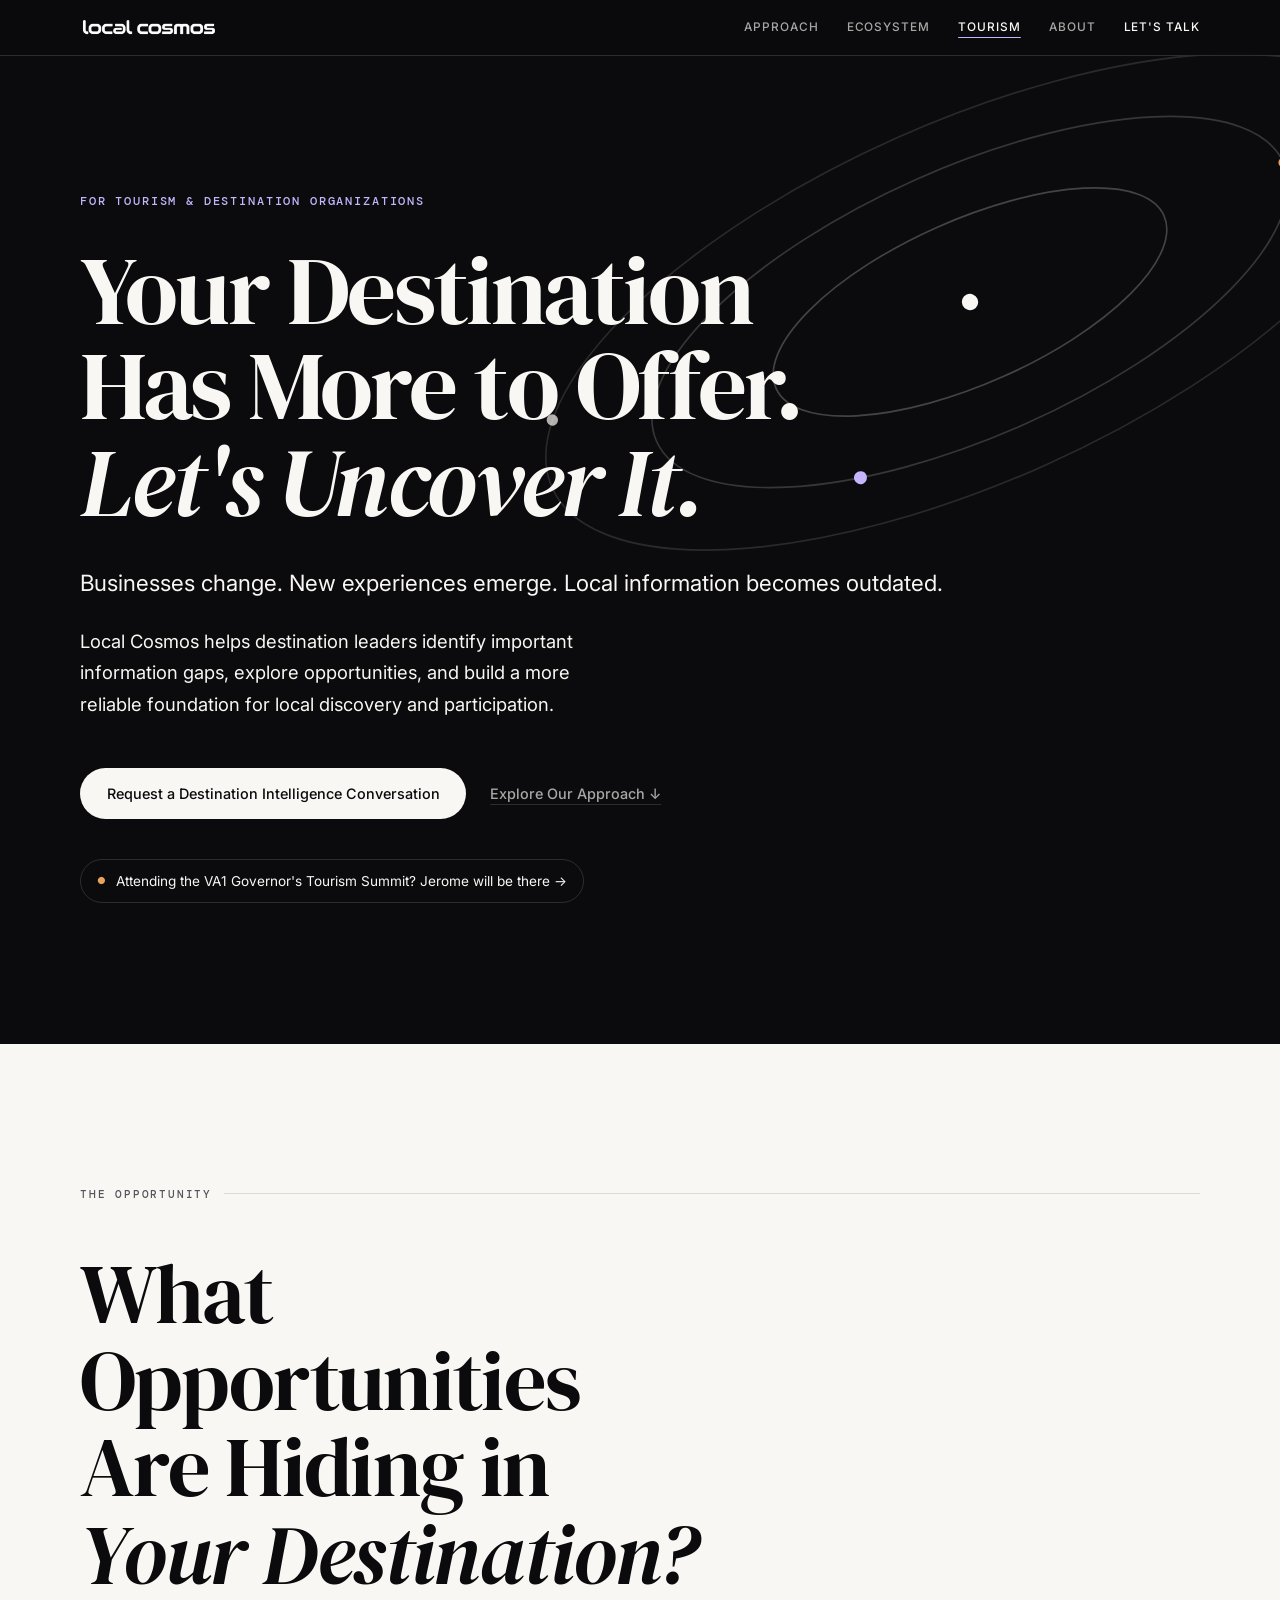
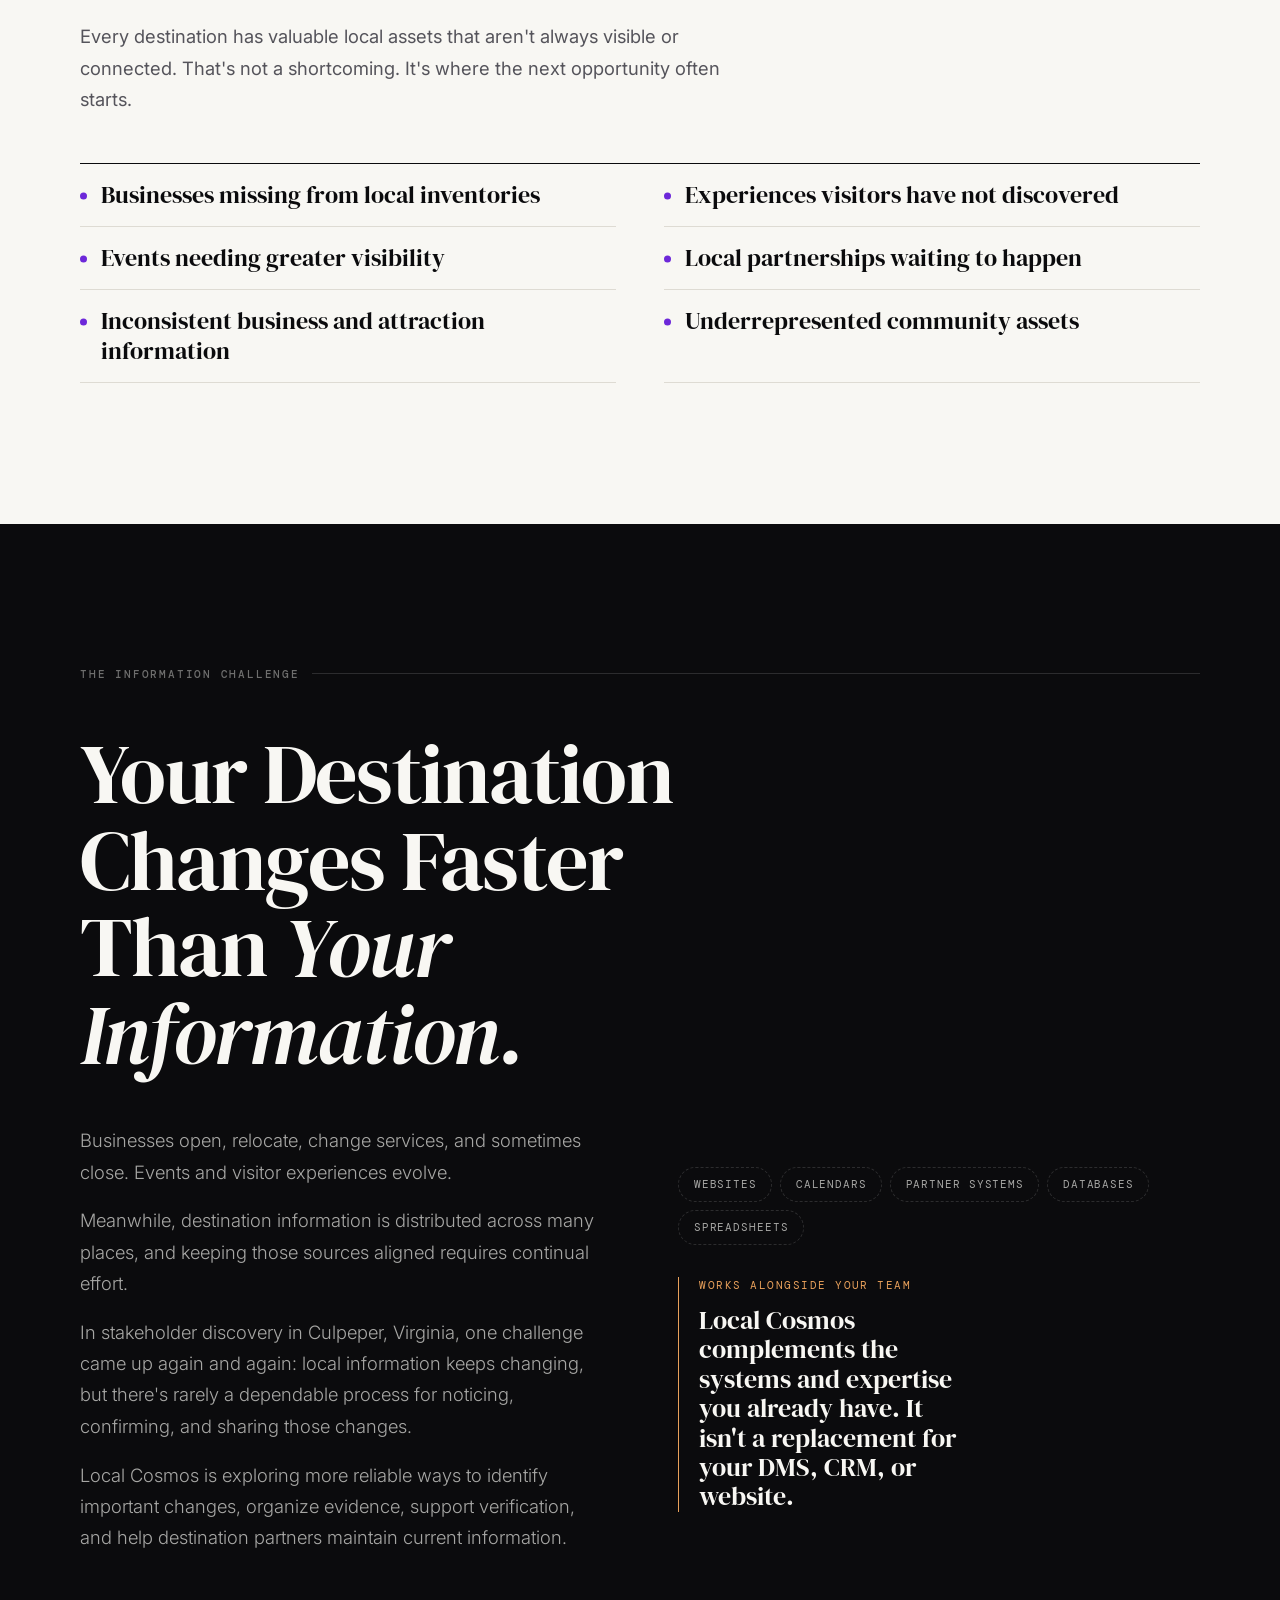
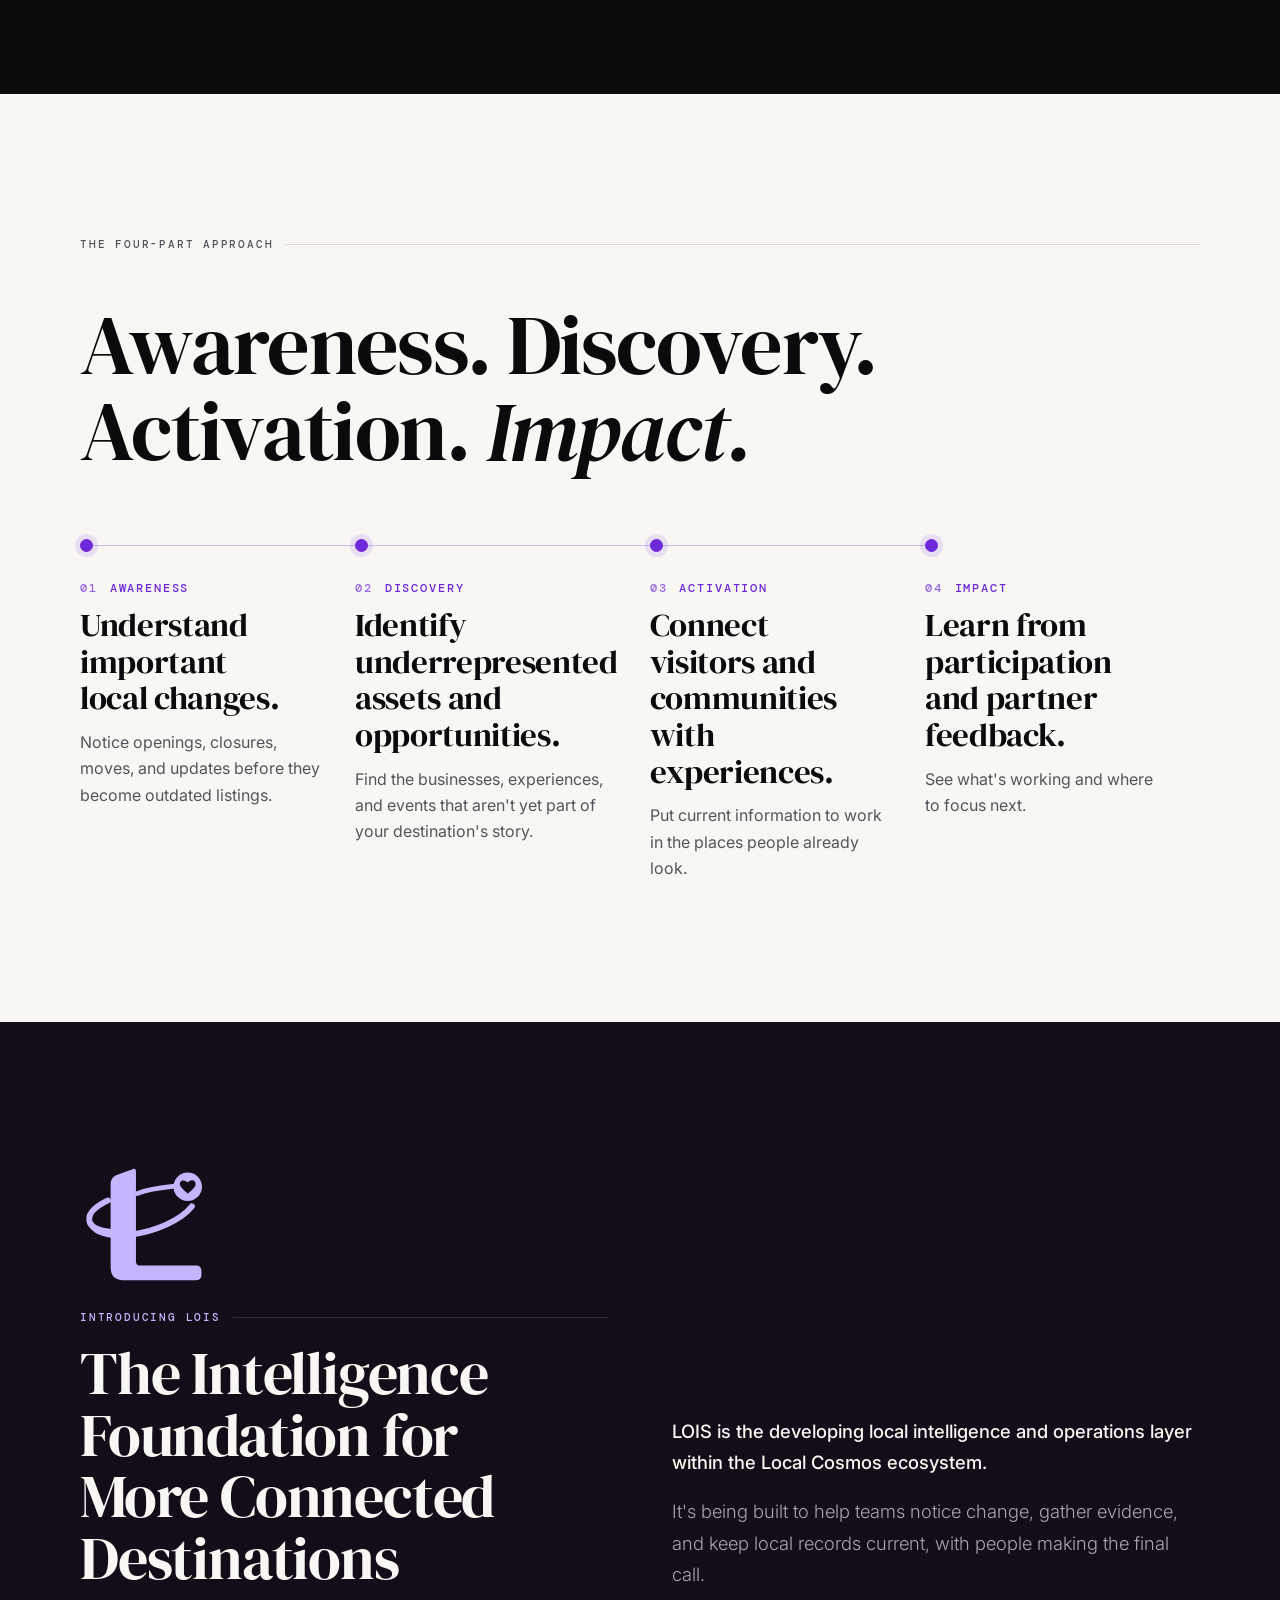
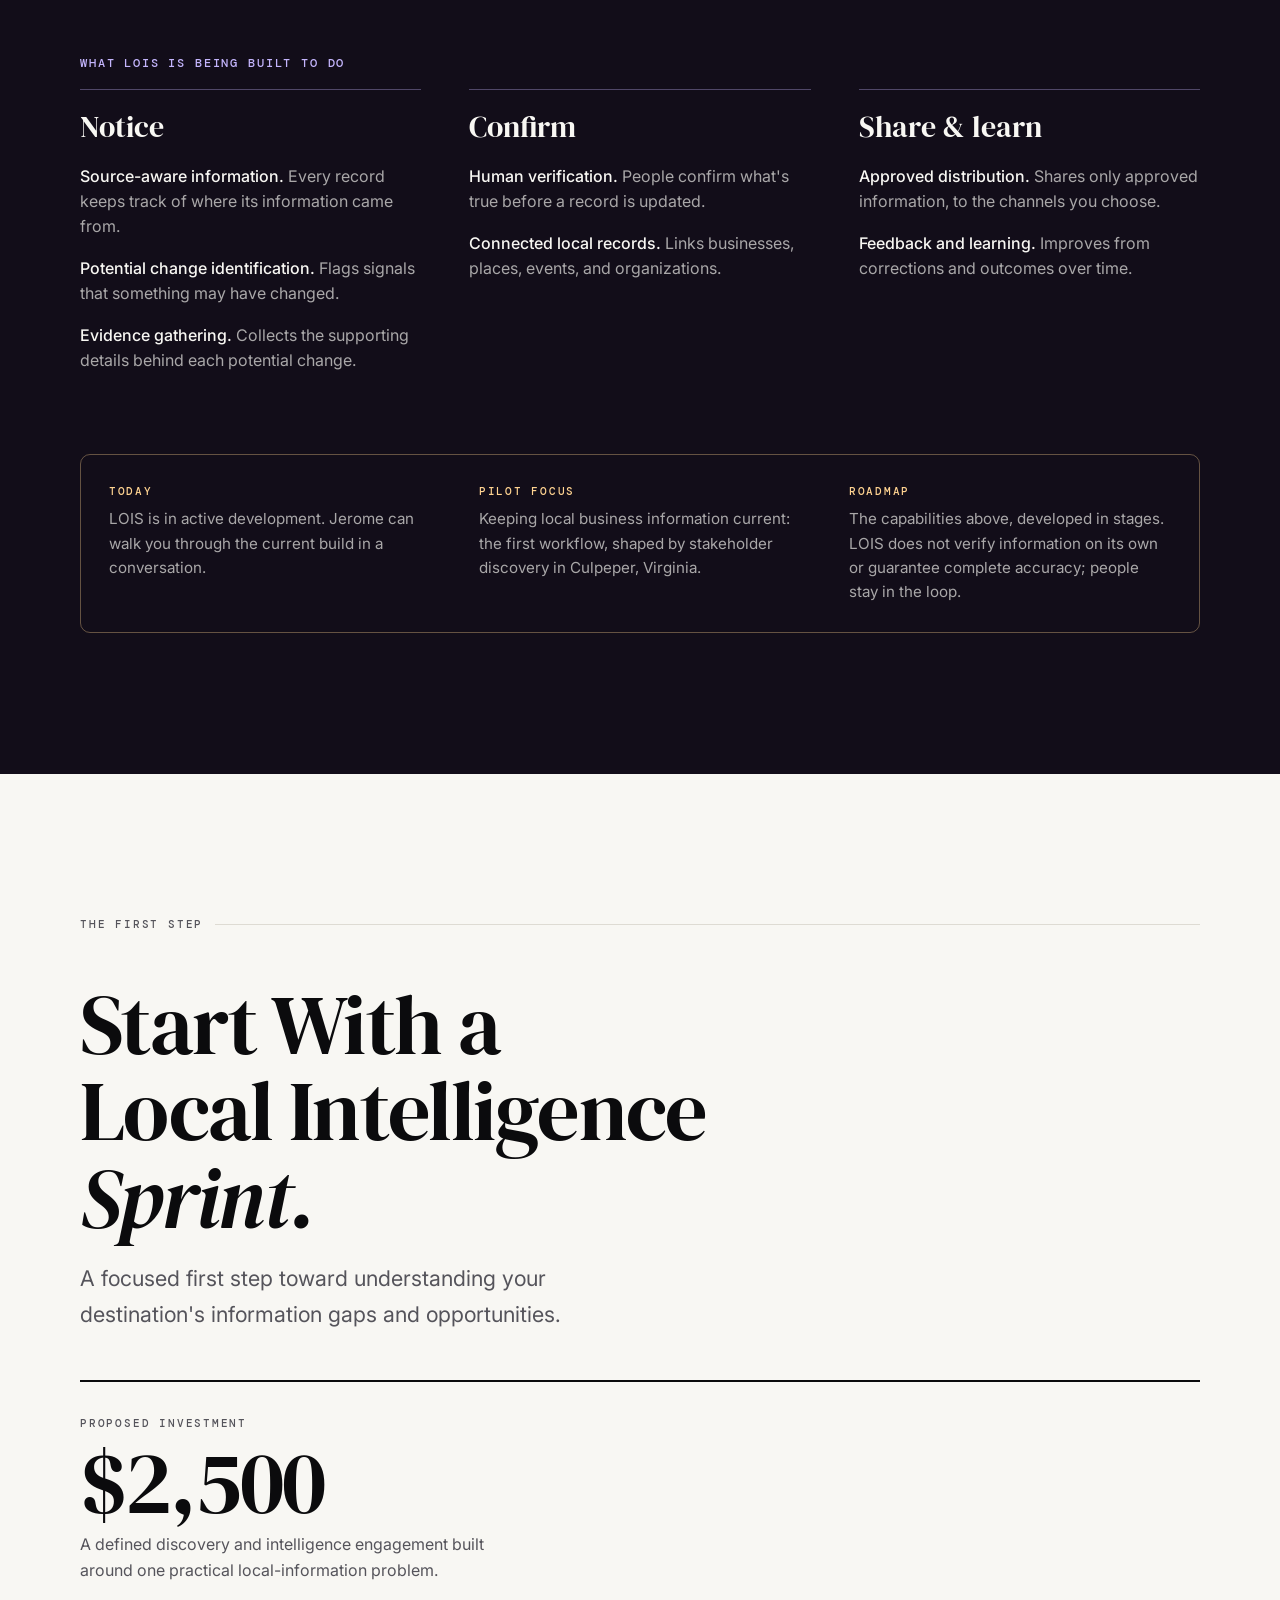
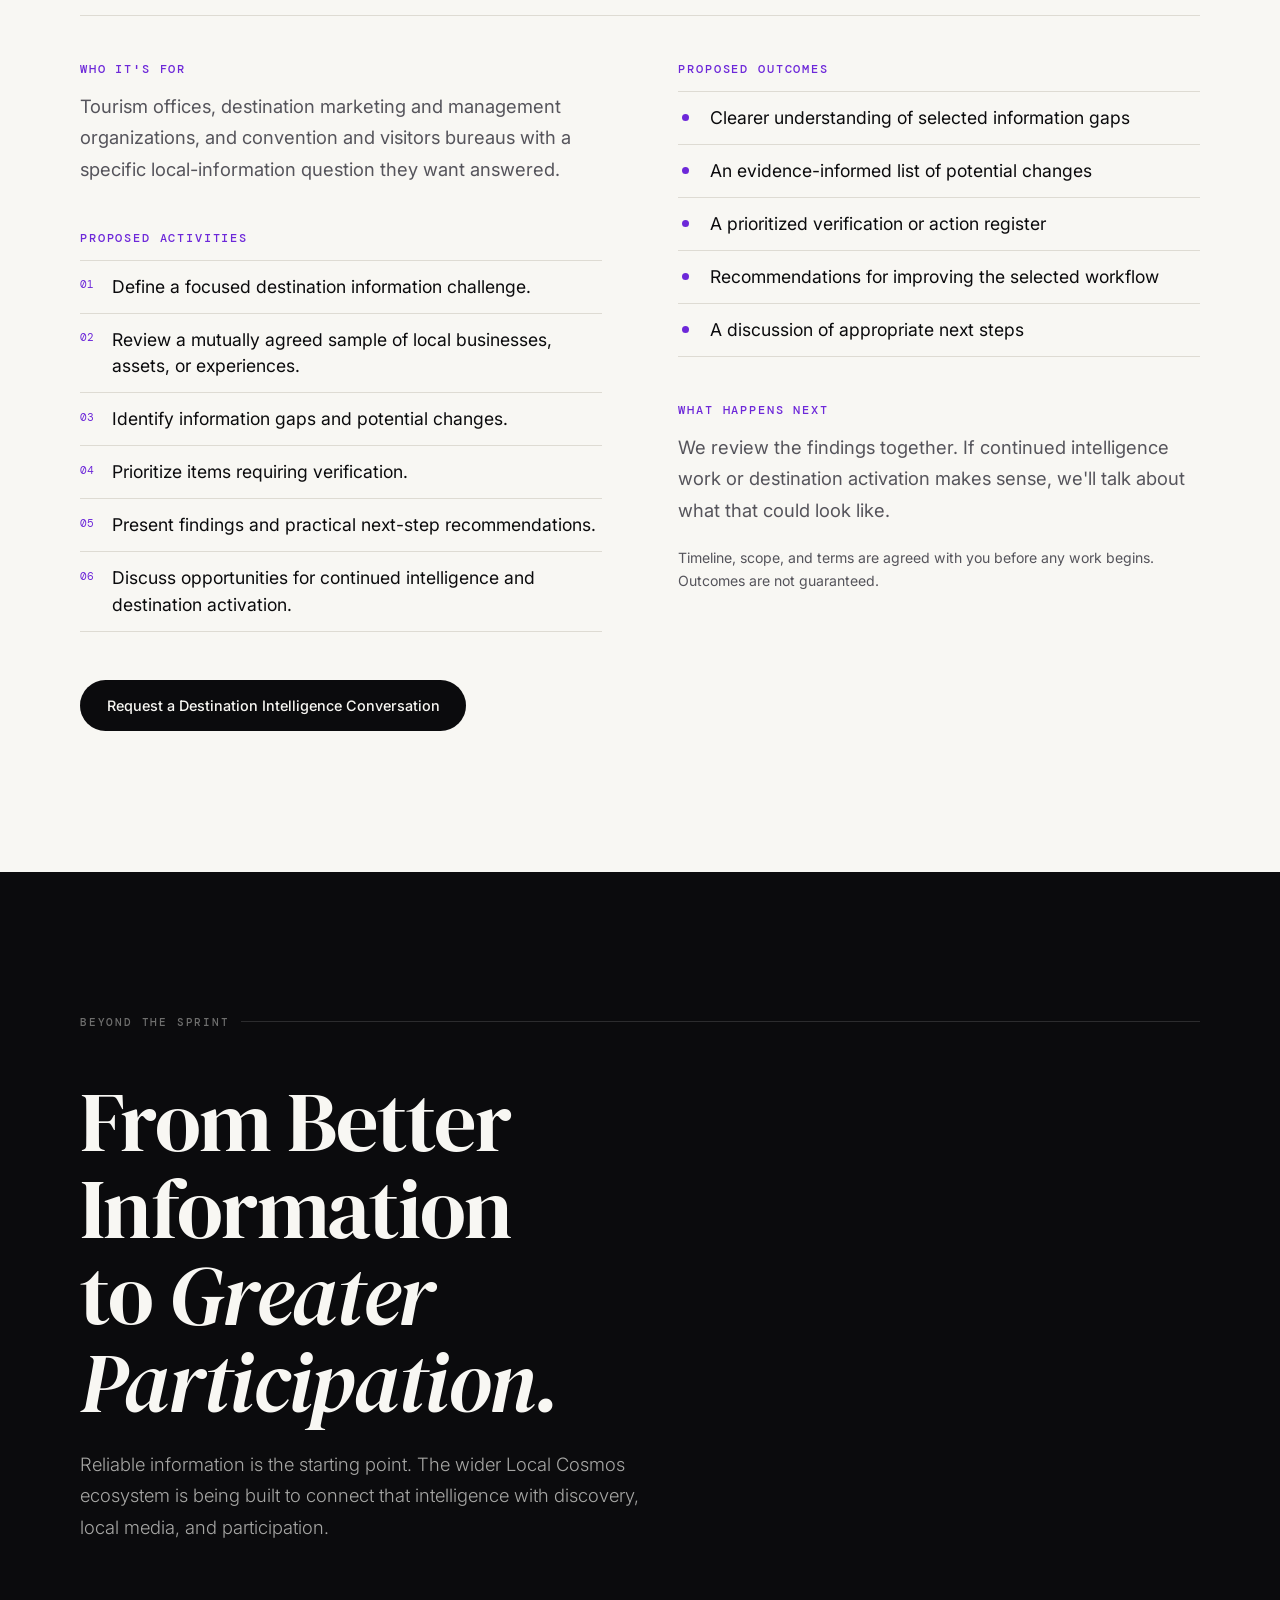
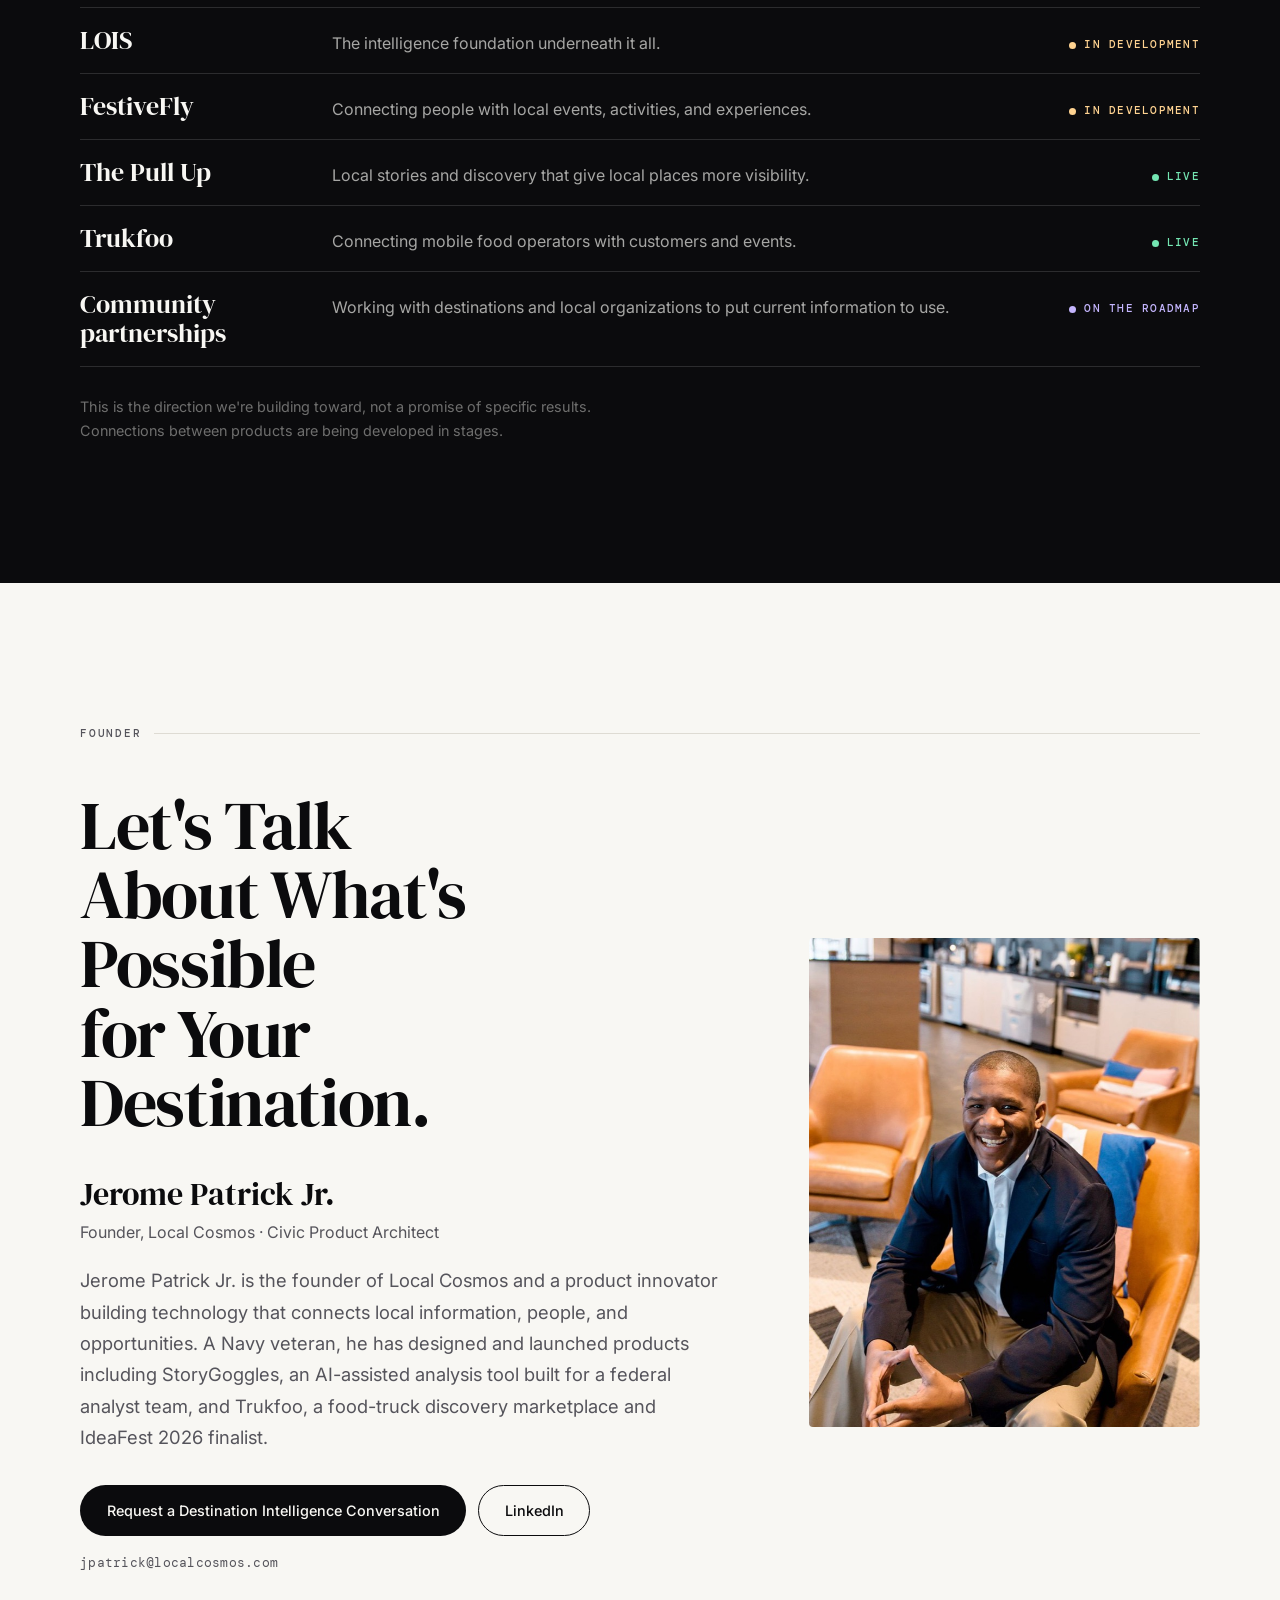
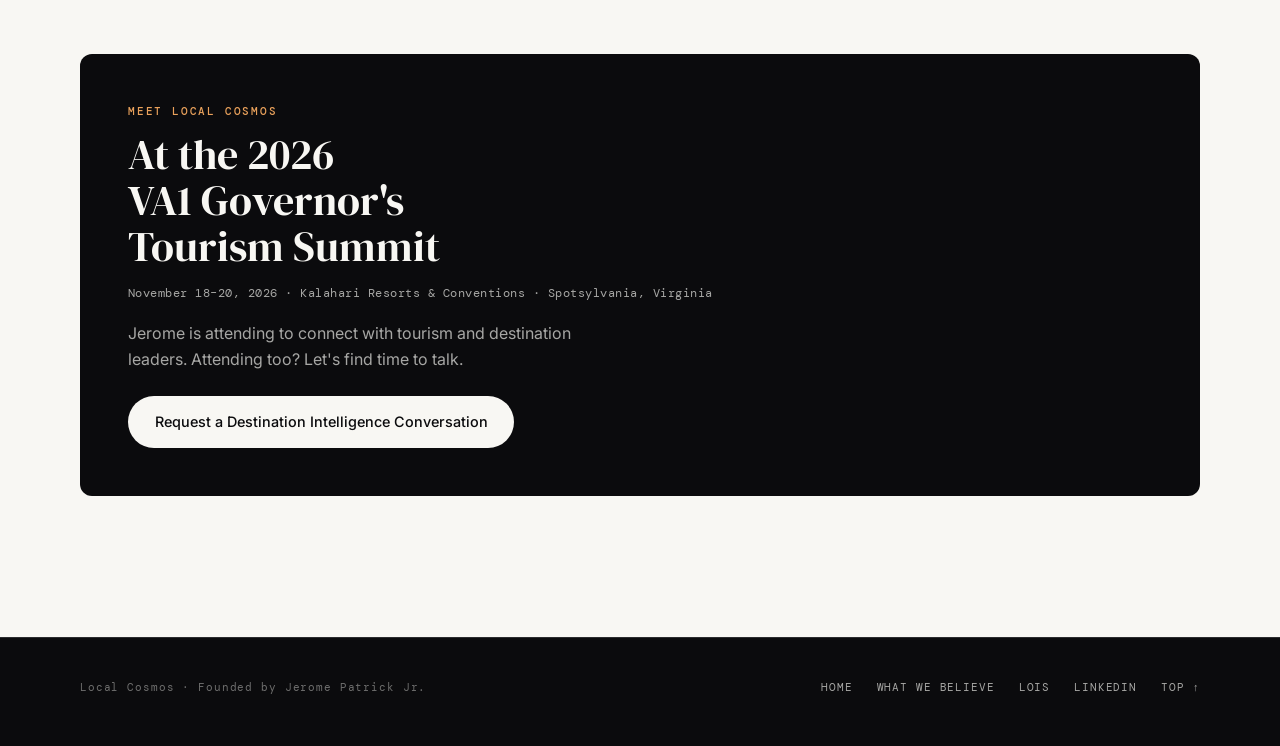
==== tourism/index.html @ c0bf9a43 "Add tourism landing page" ====
<!DOCTYPE html>
<html lang="en">
<head>
  <meta charset="UTF-8" />
  <meta name="viewport" content="width=device-width, initial-scale=1.0" />
  <title>Local Cosmos for Tourism &amp; Destinations — Your Destination Has More to Offer</title>
  <meta name="description" content="Local Cosmos helps destination leaders identify important information gaps, explore opportunities, and build a more reliable foundation for local discovery. Start with a Local Intelligence Sprint." />
  <link rel="canonical" href="https://www.localcosmos.com/tourism/" />
  <meta name="theme-color" content="#0B0B0D" />
  <meta property="og:type" content="website" />
  <meta property="og:site_name" content="Local Cosmos" />
  <meta property="og:url" content="https://www.localcosmos.com/tourism/" />
  <meta property="og:title" content="Your Destination Has More to Offer. Let's Uncover It." />
  <meta property="og:description" content="Local Cosmos helps destination leaders identify information gaps, explore opportunities, and build a more reliable foundation for local discovery." />
  <meta property="og:image" content="https://www.localcosmos.com/assets/og-tourism.jpg" />
  <meta property="og:image:width" content="1200" />
  <meta property="og:image:height" content="630" />
  <meta property="og:image:alt" content="Local Cosmos for tourism and destinations — Your destination has more to offer." />
  <meta name="twitter:card" content="summary_large_image" />
  <meta name="twitter:title" content="Your Destination Has More to Offer. Let's Uncover It." />
  <meta name="twitter:description" content="Local Cosmos for tourism and destination organizations. Start with a Local Intelligence Sprint." />
  <meta name="twitter:image" content="https://www.localcosmos.com/assets/og-tourism.jpg" />
  <link rel="icon" type="image/svg+xml" href="../assets/favicon.svg" />
  <link rel="apple-touch-icon" href="../assets/apple-touch-icon.png" />
  <link rel="preconnect" href="https://fonts.googleapis.com" />
  <link rel="preconnect" href="https://fonts.gstatic.com" crossorigin />
  <link href="https://fonts.googleapis.com/css2?family=DM+Serif+Display:ital@0;1&family=Inter:wght@300;400;500&family=DM+Mono:wght@400;500&display=swap" rel="stylesheet" />
  <link rel="stylesheet" href="../lc.css" />
</head>
<body>

  <a class="skip-link" href="#main">Skip to content</a>

  <nav class="nav" aria-label="Primary">
    <div class="nav-inner">
      <a class="mark" href="../"><img src="../assets/local-cosmos-white.png" alt="Local Cosmos — home" width="912" height="100" /></a>
      <div class="nav-right">
        <ul class="nav-links" id="nav-links">
          <li><a href="../#approach">Approach</a></li>
          <li><a href="../#ecosystem">Ecosystem</a></li>
          <li><a href="./" aria-current="page">Tourism</a></li>
          <li><a href="../what-we-believe/">About</a></li>
        </ul>
        <a class="nav-cta" href="#talk">Let's talk</a>
        <button class="nav-toggle" type="button" aria-expanded="false" aria-controls="nav-links">Menu</button>
      </div>
    </div>
  </nav>

  <main id="main">

  <!-- HERO -->
  <header class="wwb-hero" id="top">
    <svg class="orbits" viewBox="0 0 600 600" fill="none" aria-hidden="true">
      <g transform="rotate(-24 300 300)" stroke="currentColor">
        <ellipse cx="300" cy="300" rx="280" ry="110" stroke-opacity="0.13" />
        <ellipse cx="300" cy="300" rx="210" ry="82" stroke-opacity="0.18" />
        <ellipse cx="300" cy="300" rx="130" ry="50" stroke-opacity="0.24" />
        <circle cx="300" cy="300" r="5" fill="currentColor" stroke="none" />
        <circle cx="37" cy="262" r="3.5" fill="currentColor" fill-opacity="0.7" stroke="none" />
        <circle cx="195" cy="371" r="4" fill="#C4B5FD" stroke="none" />
        <circle cx="510" cy="300" r="3" fill="#E9A15B" stroke="none" />
      </g>
    </svg>
    <div class="wrap">
      <p class="wwb-kicker">For tourism &amp; destination organizations</p>
      <h1 class="hero-headline">Your Destination Has More to Offer. <em>Let's Uncover It.</em></h1>
      <p class="hero-sub">Businesses change. New experiences emerge. Local information becomes outdated.</p>
      <p class="body hero-copy">
        Local Cosmos helps destination leaders identify important information gaps, explore opportunities,
        and build a more reliable foundation for local discovery and participation.
      </p>
      <div class="hero-cta">
        <a class="btn btn-ivory" href="mailto:jpatrick@localcosmos.com?subject=Destination%20Intelligence%20Conversation&amp;body=Destination%3A%20%0A%0AWhat%20we%27re%20working%20on%20or%20running%20into%3A%20%0A%0ABest%20times%20to%20talk%3A%20%0A">Request a Destination Intelligence Conversation</a>
        <a class="link" href="#approach">Explore Our Approach ↓</a>
      </div>
      <!-- SUMMIT (temporary): delete this paragraph after November 20, 2026 -->
      <p class="summit-pill"><a href="#summit"><span aria-hidden="true">●</span> Attending the VA1 Governor's Tourism Summit? Jerome will be there →</a></p>
      <!-- /SUMMIT -->
    </div>
  </header>

  <!-- A. THE OPPORTUNITY -->
  <section class="band light" id="opportunity" aria-labelledby="opp-title">
    <div class="wrap">
      <p class="eyebrow">The opportunity</p>
      <h2 class="display reveal" id="opp-title" style="max-width:16ch">What Opportunities Are Hiding in <em>Your Destination?</em></h2>
      <p class="body reveal" style="margin-top:1.5rem">
        Every destination has valuable local assets that aren't always visible or connected. That's not a shortcoming. It's where the next opportunity often starts.
      </p>
      <ul class="opps reveal">
        <li>Businesses missing from local inventories</li>
        <li>Experiences visitors have not discovered</li>
        <li>Events needing greater visibility</li>
        <li>Local partnerships waiting to happen</li>
        <li>Inconsistent business and attraction information</li>
        <li>Underrepresented community assets</li>
      </ul>
    </div>
  </section>

  <!-- B. THE INFORMATION CHALLENGE -->
  <section class="band" id="challenge" aria-labelledby="challenge-title">
    <div class="wrap">
      <p class="eyebrow">The information challenge</p>
      <h2 class="display reveal" id="challenge-title" style="max-width:16ch">Your Destination Changes Faster Than <em>Your Information.</em></h2>
      <div class="split" style="margin-top:clamp(2rem,5vw,3rem)">
        <div class="reveal">
          <p class="body">Businesses open, relocate, change services, and sometimes close. Events and visitor experiences evolve.</p>
          <p class="body">Meanwhile, destination information is distributed across many places, and keeping those sources aligned requires continual effort.</p>
          <p class="body">In stakeholder discovery in Culpeper, Virginia, one challenge came up again and again: local information keeps changing, but there's rarely a dependable process for noticing, confirming, and sharing those changes.</p>
          <p class="body">Local Cosmos is exploring more reliable ways to identify important changes, organize evidence, support verification, and help destination partners maintain current information.</p>
        </div>
        <div class="reveal">
          <ul class="thesis-list sources" aria-label="Where destination information lives">
            <li>Websites</li><li>Calendars</li><li>Partner systems</li><li>Databases</li><li>Spreadsheets</li>
          </ul>
          <div class="challenge" style="margin-top:2rem">
            <p class="challenge-label">Works alongside your team</p>
            <p>Local Cosmos complements the systems and expertise you already have. It isn't a replacement for your DMS, CRM, or website.</p>
          </div>
        </div>
      </div>
    </div>
  </section>

  <!-- C. THE FOUR-PART APPROACH -->
  <section class="band light" id="approach" aria-labelledby="approach-title">
    <div class="wrap">
      <p class="eyebrow">The four-part approach</p>
      <h2 class="display reveal" id="approach-title">Awareness. Discovery. Activation. <em>Impact.</em></h2>
      <ol class="framework">
        <li class="reveal" style="--i:0">
          <p class="fw-stage"><span>01</span>Awareness</p>
          <h3>Understand important local changes.</h3>
          <p>Notice openings, closures, moves, and updates before they become outdated listings.</p>
        </li>
        <li class="reveal" style="--i:1">
          <p class="fw-stage"><span>02</span>Discovery</p>
          <h3>Identify underrepresented assets and opportunities.</h3>
          <p>Find the businesses, experiences, and events that aren't yet part of your destination's story.</p>
        </li>
        <li class="reveal" style="--i:2">
          <p class="fw-stage"><span>03</span>Activation</p>
          <h3>Connect visitors and communities with experiences.</h3>
          <p>Put current information to work in the places people already look.</p>
        </li>
        <li class="reveal" style="--i:3">
          <p class="fw-stage"><span>04</span>Impact</p>
          <h3>Learn from participation and partner feedback.</h3>
          <p>See what's working and where to focus next.</p>
        </li>
      </ol>
    </div>
  </section>

  <!-- D. INTRODUCING LOIS -->
  <section class="band lois" id="lois" aria-labelledby="lois-title">
    <div class="wrap">
      <div class="lois-head reveal">
        <div>
          <svg class="lois-mark" viewBox="0 0 250 230" fill="none" role="img" aria-label="LOIS"><g transform="translate(-30,-14)">
            <path d="M83 85 C 58 97, 42 111, 49 128 C 54 137, 64 142, 86 144" stroke="currentColor" stroke-width="11" stroke-linecap="round"/>
            <path d="M138 72 C 156 65, 180 61, 209 58" stroke="currentColor" stroke-width="9" stroke-linecap="round"/>
            <path d="M88 56 C88 46 91 40 102 36 L132 25 Q136 24 136 30 L136 200 Q136 208 143 208 L250 208 Q260 208 260 219 L260 226 Q260 236 249 236 L112 236 Q88 236 88 211 Z" fill="currentColor"/>
            <path d="M50 129 C61 150 96 154 130 149 C168 144 221 124 242 96" stroke="currentColor" stroke-width="11" stroke-linecap="round"/>
            <path fill="currentColor" fill-rule="evenodd" d="M261 59 A27 27 0 1 1 207 59 A27 27 0 1 1 261 59 Z M234 72 C231 69 219 60 219 54 C219 46 228 45 234 51 C240 44 249 46 249 54 C249 61 237 70 234 72Z"/>
          </g></svg>
          <p class="eyebrow" style="margin-bottom:1rem">Introducing LOIS</p>
          <h2 class="display" id="lois-title" style="font-size:clamp(2.2rem,5vw,3.75rem)">The Intelligence Foundation for More Connected Destinations</h2>
        </div>
        <div>
          <p class="body"><strong>LOIS is the developing local intelligence and operations layer within the Local Cosmos ecosystem.</strong></p>
          <p class="body">It's being built to help teams notice change, gather evidence, and keep local records current, with people making the final call.</p>
        </div>
      </div>

      <h3 class="caps-intro reveal">What LOIS is being built to do</h3>
      <div class="caps reveal">
        <div class="cap-group">
          <p class="cap-step">Notice</p>
          <ul>
            <li><strong>Source-aware information.</strong> Every record keeps track of where its information came from.</li>
            <li><strong>Potential change identification.</strong> Flags signals that something may have changed.</li>
            <li><strong>Evidence gathering.</strong> Collects the supporting details behind each potential change.</li>
          </ul>
        </div>
        <div class="cap-group">
          <p class="cap-step">Confirm</p>
          <ul>
            <li><strong>Human verification.</strong> People confirm what's true before a record is updated.</li>
            <li><strong>Connected local records.</strong> Links businesses, places, events, and organizations.</li>
          </ul>
        </div>
        <div class="cap-group">
          <p class="cap-step">Share &amp; learn</p>
          <ul>
            <li><strong>Approved distribution.</strong> Shares only approved information, to the channels you choose.</li>
            <li><strong>Feedback and learning.</strong> Improves from corrections and outcomes over time.</li>
          </ul>
        </div>
      </div>

      <div class="lois-status reveal" aria-label="Where LOIS is today">
        <div>
          <p class="lois-status-label">Today</p>
          <p>LOIS is in active development. Jerome can walk you through the current build in a conversation.</p>
        </div>
        <div>
          <p class="lois-status-label">Pilot focus</p>
          <p>Keeping local business information current: the first workflow, shaped by stakeholder discovery in Culpeper, Virginia.</p>
        </div>
        <div>
          <p class="lois-status-label">Roadmap</p>
          <p>The capabilities above, developed in stages. LOIS does not verify information on its own or guarantee complete accuracy; people stay in the loop.</p>
        </div>
      </div>
    </div>
  </section>

  <!-- E. LOCAL INTELLIGENCE SPRINT -->
  <section class="band light" id="sprint" aria-labelledby="sprint-title">
    <div class="wrap">
      <p class="eyebrow">The first step</p>
      <h2 class="display reveal" id="sprint-title" style="max-width:15ch">Start With a Local Intelligence <em>Sprint.</em></h2>
      <p class="sprint-sub reveal">A focused first step toward understanding your destination's information gaps and opportunities.</p>

      <div class="sprint-price reveal">
        <p class="sprint-price-label">Proposed investment</p>
        <p class="sprint-price-value">$2,500</p>
        <p class="sprint-price-note">A defined discovery and intelligence engagement built around one practical local-information problem.</p>
      </div>

      <div class="sprint-cols">
        <div class="reveal">
          <h3 class="sprint-h">Who it's for</h3>
          <p class="body">Tourism offices, destination marketing and management organizations, and convention and visitors bureaus with a specific local-information question they want answered.</p>
          <h3 class="sprint-h">Proposed activities</h3>
          <ol class="sprint-list numbered">
            <li>Define a focused destination information challenge.</li>
            <li>Review a mutually agreed sample of local businesses, assets, or experiences.</li>
            <li>Identify information gaps and potential changes.</li>
            <li>Prioritize items requiring verification.</li>
            <li>Present findings and practical next-step recommendations.</li>
            <li>Discuss opportunities for continued intelligence and destination activation.</li>
          </ol>
        </div>
        <div class="reveal">
          <h3 class="sprint-h">Proposed outcomes</h3>
          <ul class="sprint-list">
            <li>Clearer understanding of selected information gaps</li>
            <li>An evidence-informed list of potential changes</li>
            <li>A prioritized verification or action register</li>
            <li>Recommendations for improving the selected workflow</li>
            <li>A discussion of appropriate next steps</li>
          </ul>
          <h3 class="sprint-h">What happens next</h3>
          <p class="body">We review the findings together. If continued intelligence work or destination activation makes sense, we'll talk about what that could look like.</p>
          <p class="sprint-fine">Timeline, scope, and terms are agreed with you before any work begins. Outcomes are not guaranteed.</p>
        </div>
      </div>
      <div class="cta-row reveal">
        <a class="btn btn-ink" href="mailto:jpatrick@localcosmos.com?subject=Destination%20Intelligence%20Conversation&amp;body=Destination%3A%20%0A%0AWhat%20we%27re%20working%20on%20or%20running%20into%3A%20%0A%0ABest%20times%20to%20talk%3A%20%0A">Request a Destination Intelligence Conversation</a>
      </div>
    </div>
  </section>

  <!-- F. BEYOND THE SPRINT -->
  <section class="band" id="beyond" aria-labelledby="beyond-title">
    <div class="wrap">
      <p class="eyebrow">Beyond the Sprint</p>
      <h2 class="display reveal" id="beyond-title" style="max-width:16ch">From Better Information to <em>Greater Participation.</em></h2>
      <p class="body reveal" style="margin-top:1.5rem">
        Reliable information is the starting point. The wider Local Cosmos ecosystem is being built to connect that intelligence with discovery, local media, and participation.
      </p>
      <ul class="roadmap reveal">
        <li><h3>LOIS</h3><p>The intelligence foundation underneath it all.</p><span class="status dev">In development</span></li>
        <li><h3>FestiveFly</h3><p>Connecting people with local events, activities, and experiences.</p><span class="status dev">In development</span></li>
        <li><h3>The Pull Up</h3><p>Local stories and discovery that give local places more visibility.</p><span class="status live">Live</span></li>
        <li><h3>Trukfoo</h3><p>Connecting mobile food operators with customers and events.</p><span class="status live">Live</span></li>
        <li><h3>Community partnerships</h3><p>Working with destinations and local organizations to put current information to use.</p><span class="status plan">On the roadmap</span></li>
      </ul>
      <p class="eco-footnote dark">This is the direction we're building toward, not a promise of specific results. Connections between products are being developed in stages.</p>
    </div>
  </section>

  <!-- G. FOUNDER & SUMMIT -->
  <section class="band light" id="talk" aria-labelledby="talk-title">
    <div class="wrap">
      <p class="eyebrow">Founder</p>
      <div class="founder">
        <div class="reveal">
          <h2 class="founder-cta" id="talk-title" style="font-size:clamp(2.3rem,6vw,4.25rem)">Let's Talk About What's Possible for Your Destination.</h2>
          <div class="founder-id">
            <p class="founder-name">Jerome Patrick Jr.</p>
            <p class="founder-role">Founder, Local Cosmos · Civic Product Architect</p>
          </div>
          <p class="body" style="margin-top:1.25rem">
            Jerome Patrick Jr. is the founder of Local Cosmos and a product innovator building technology that connects local information, people, and opportunities. A Navy veteran, he has designed and launched products including StoryGoggles, an AI-assisted analysis tool built for a federal analyst team, and Trukfoo, a food-truck discovery marketplace and IdeaFest 2026 finalist.
          </p>
          <div class="founder-actions">
            <a class="btn btn-ink" href="mailto:jpatrick@localcosmos.com?subject=Destination%20Intelligence%20Conversation&amp;body=Destination%3A%20%0A%0AWhat%20we%27re%20working%20on%20or%20running%20into%3A%20%0A%0ABest%20times%20to%20talk%3A%20%0A">Request a Destination Intelligence Conversation</a>
            <a class="btn btn-line" href="https://linkedin.com/in/jeromepatrickjr" target="_blank" rel="noopener">LinkedIn</a>
          </div>
          <p class="contact-email">jpatrick@localcosmos.com</p>
        </div>
        <figure class="founder-photo reveal">
          <img src="../assets/jerome-patrick-jr.jpg" alt="Jerome Patrick Jr., founder of Local Cosmos" width="720" height="956" loading="lazy" decoding="async" />
        </figure>
      </div>

      <!-- SUMMIT (temporary): delete this whole <aside> after November 20, 2026 -->
      <aside class="summit reveal" id="summit" aria-labelledby="summit-title">
        <p class="summit-eyebrow">Meet Local Cosmos</p>
        <h3 id="summit-title">At the 2026 VA1 Governor's Tourism Summit</h3>
        <p class="summit-details">November 18–20, 2026 · Kalahari Resorts &amp; Conventions · Spotsylvania, Virginia</p>
        <p class="summit-body">Jerome is attending to connect with tourism and destination leaders. Attending too? Let's find time to talk.</p>
        <a class="btn btn-ivory" href="mailto:jpatrick@localcosmos.com?subject=VA1%20Summit%20%E2%80%94%20Destination%20Intelligence%20Conversation&amp;body=Destination%3A%20%0A%0AWhat%20we%27re%20working%20on%20or%20running%20into%3A%20%0A%0ABest%20time%20to%20meet%20at%20the%20summit%3A%20%0A">Request a Destination Intelligence Conversation</a>
      </aside>
      <!-- /SUMMIT -->
    </div>
  </section>

  </main>

  <footer class="footer">
    <div class="wrap">
      <p>Local Cosmos · Founded by Jerome Patrick Jr.</p>
      <ul>
        <li><a href="../">Home</a></li>
        <li><a href="../what-we-believe/">What we believe</a></li>
        <li><a href="https://meetlois.com" target="_blank" rel="noopener">LOIS</a></li>
        <li><a href="https://linkedin.com/in/jeromepatrickjr" target="_blank" rel="noopener">LinkedIn</a></li>
        <li><a href="#top">Top ↑</a></li>
      </ul>
    </div>
  </footer>

  <script>
    /* Mobile menu */
    (function () {
      var btn = document.querySelector('.nav-toggle');
      var list = document.getElementById('nav-links');
      if (!btn || !list) return;
      function setOpen(open) {
        list.classList.toggle('open', open);
        btn.setAttribute('aria-expanded', open ? 'true' : 'false');
        btn.textContent = open ? 'Close' : 'Menu';
      }
      btn.addEventListener('click', function () { setOpen(!list.classList.contains('open')); });
      list.addEventListener('click', function (e) { if (e.target.closest('a')) setOpen(false); });
      document.addEventListener('keydown', function (e) { if (e.key === 'Escape') setOpen(false); });
    })();
    /* Scroll reveal. Content is visible by default; sections are only hidden
       once the observer has proven it runs, so nothing can get stuck invisible. */
    (function () {
      if (!('IntersectionObserver' in window)) return;
      var io = new IntersectionObserver(function (entries) {
        entries.forEach(function (e) {
          if (e.isIntersecting) { e.target.classList.remove('pre'); io.unobserve(e.target); }
          else if (e.boundingClientRect.top > 0) { e.target.classList.add('pre'); }
        });
      }, { rootMargin: '0px 0px -8% 0px', threshold: 0.08 });
      document.querySelectorAll('.reveal').forEach(function (el) { io.observe(el); });
    })();
  </script>
</body>
</html>
---- lc.css ----
/* =========================================================
   LOCAL COSMOS — one-page site (BLACKWEEK LA, Oct 2026)
   Self-contained: does not depend on ../styles.css.
   Type system shared with jpatrickjr.github.io:
   DM Serif Display / Inter / DM Mono.
   ========================================================= */

*, *::before, *::after { box-sizing: border-box; margin: 0; padding: 0; }

:root {
  --midnight: #0B0B0D;
  --ivory: #F8F7F3;
  --eggplant: #120D19;          /* LOIS canvas */
  --lavender: #C4B5FD;          /* LOIS, on dark */
  --violet: #6D28D9;            /* LOIS, on light */
  --ember: #E9A15B;             /* "something changed", on dark */
  --rust: #C8390A;              /* "something changed", on light */

  --on-dark-soft: rgba(248, 247, 243, 0.66);
  --on-dark-faint: rgba(248, 247, 243, 0.42);
  --line-dark: rgba(248, 247, 243, 0.14);
  --on-light-soft: #55545B;
  --line-light: #DEDBD3;

  --serif: 'DM Serif Display', 'Iowan Old Style', Georgia, serif;
  --sans: 'Inter', system-ui, -apple-system, 'Segoe UI', sans-serif;
  --mono: 'DM Mono', ui-monospace, 'SFMono-Regular', Menlo, monospace;

  --gutter: 1.25rem;
  --band-pad: clamp(4.5rem, 11vw, 9rem);
}

html { scroll-behavior: smooth; -webkit-text-size-adjust: 100%; }

body {
  background: var(--midnight);
  color: var(--ivory);
  font-family: var(--sans);
  font-size: 1rem;
  line-height: 1.65;
  -webkit-font-smoothing: antialiased;
  overflow-x: hidden;
}

img, svg { display: block; max-width: 100%; }
img { height: auto; }
a { color: inherit; }
[id] { scroll-margin-top: 4.5rem; }

a:focus-visible, button:focus-visible {
  outline: 2px solid var(--lavender); outline-offset: 3px; border-radius: 4px;
}
.light a:focus-visible { outline-color: var(--violet); }

.skip-link {
  position: absolute; left: 1rem; top: -4rem; z-index: 200;
  background: var(--ivory); color: var(--midnight);
  padding: 0.6rem 1rem; border-radius: 6px; font-size: 0.85rem; text-decoration: none;
}
.skip-link:focus { top: 1rem; }

/* ---------- Layout ---------- */
.band { padding: var(--band-pad) 0; position: relative; }
.band.light { background: var(--ivory); color: var(--midnight); }
.band.lois { background: var(--eggplant); }
.wrap { max-width: 1200px; margin: 0 auto; padding: 0 var(--gutter); }

/* ---------- Type ---------- */
.eyebrow {
  font-family: var(--mono); font-size: 0.7rem; font-weight: 500;
  letter-spacing: 0.16em; text-transform: uppercase;
  color: var(--on-dark-faint);
  display: flex; align-items: center; gap: 0.75rem;
  margin-bottom: clamp(1.75rem, 4vw, 3rem);
}
.eyebrow::after { content: ''; flex: 1; height: 1px; background: var(--line-dark); }
.light .eyebrow { color: var(--on-light-soft); }
.light .eyebrow::after { background: var(--line-light); }

h1, h2, h3 { font-weight: 400; }

.display {
  font-family: var(--serif);
  font-size: clamp(2.5rem, 7vw, 5.25rem);
  line-height: 1.03; letter-spacing: -0.02em;
  text-wrap: balance;
}
.display em, .insight em { font-style: italic; }

.body {
  color: var(--on-dark-soft);
  font-size: clamp(1.02rem, 1.5vw, 1.15rem); font-weight: 300;
  line-height: 1.7; max-width: 54ch;
}
.body + .body { margin-top: 1.1rem; }
.body strong { color: var(--ivory); font-weight: 500; }
.light .body { color: var(--on-light-soft); font-weight: 400; }
.light .body strong { color: var(--midnight); }

.closing {
  font-family: var(--serif);
  font-size: clamp(1.6rem, 3.6vw, 2.6rem);
  line-height: 1.15; letter-spacing: -0.01em;
  margin-top: clamp(3rem, 7vw, 5rem);
  padding-top: clamp(1.75rem, 4vw, 2.5rem);
  border-top: 1px solid var(--line-dark);
  max-width: 22ch; text-wrap: balance;
}
.closing span { display: block; }
.closing .dim { color: var(--on-dark-faint); }
.light .closing { border-top-color: var(--midnight); }
.light .closing .dim { color: #8B8A90; }

/* ---------- Buttons / links ---------- */
.btn {
  display: inline-flex; align-items: center; justify-content: center; gap: 0.5rem;
  min-height: 48px; padding: 0.8rem 1.6rem; border-radius: 999px;
  font-size: 0.9rem; font-weight: 500; text-decoration: none;
  border: 1.5px solid transparent;
  transition: opacity 0.2s, background 0.2s, color 0.2s;
}
.btn-ivory { background: var(--ivory); color: var(--midnight); }
.btn-ivory:hover { opacity: 0.85; }
.btn-ink { background: var(--midnight); color: var(--ivory); }
.btn-ink:hover { opacity: 0.85; }
.btn-line { border-color: var(--midnight); color: var(--midnight); }
.btn-line:hover { background: var(--midnight); color: var(--ivory); }

.link {
  display: inline-flex; align-items: center; gap: 0.4rem; min-height: 44px;
  font-size: 0.9rem; font-weight: 500; color: var(--on-dark-soft);
  text-decoration: underline; text-decoration-color: var(--line-dark);
  text-underline-offset: 5px; transition: color 0.2s, text-decoration-color 0.2s;
}
.link:hover { color: var(--ivory); text-decoration-color: var(--ivory); }
.light .link { color: var(--on-light-soft); text-decoration-color: #BDB9AF; }
.light .link:hover { color: var(--midnight); text-decoration-color: var(--midnight); }

/* ---------- Nav ---------- */
.nav {
  position: fixed; top: 0; left: 0; right: 0; z-index: 100;
  background: rgba(11, 11, 13, 0.86);
  -webkit-backdrop-filter: blur(10px); backdrop-filter: blur(10px);
  border-bottom: 1px solid var(--line-dark);
}
.nav-inner {
  max-width: 1200px; margin: 0 auto; padding: 0.35rem var(--gutter);
  display: flex; justify-content: space-between; align-items: center; gap: 1rem;
}
.mark { display: inline-flex; align-items: center; min-height: 44px; }
.mark img { height: 15px; width: auto; }
.nav-links { display: flex; align-items: center; gap: 1.15rem; list-style: none; }
.nav-links a {
  display: inline-flex; align-items: center; min-height: 44px;
  font-size: 0.74rem; font-weight: 500; letter-spacing: 0.08em; text-transform: uppercase;
  color: var(--on-dark-soft); text-decoration: none; transition: color 0.2s;
}
.nav-links a:hover { color: var(--ivory); }
.nav-links .nav-extra { display: none; }
.nav-links .nav-talk { color: var(--ivory); }
.nav-links a[aria-current="page"] { color: var(--ivory); text-decoration: underline; text-decoration-color: var(--lavender); text-underline-offset: 6px; }

/* ---------- 1. Hero ---------- */
.hero {
  min-height: 100vh; min-height: 100svh;
  display: flex; align-items: flex-end;
  padding: 7rem 0 clamp(2.5rem, 6vw, 4.5rem);
  position: relative; overflow: hidden;
}
.hero .wrap { position: relative; width: 100%; }
.orbits {
  position: absolute; pointer-events: none;
  width: min(150vw, 980px); aspect-ratio: 1;
  right: max(-55vw, -380px); top: -14%;
  color: var(--ivory);
}
.hero h1 { display: block; }
.hero-mark { display: block; margin-bottom: clamp(1.5rem, 3.5vw, 2.5rem); }
.hero-mark img { height: clamp(20px, 3.2vw, 30px); width: auto; }
.hero-headline {
  display: block; font-family: var(--serif);
  font-size: clamp(2.9rem, 9.4vw, 7rem);
  line-height: 0.98; letter-spacing: -0.025em;
  max-width: 12ch; text-wrap: balance;
}
.hero-headline em { font-style: italic; }
.hero-sub {
  margin-top: clamp(1.5rem, 3vw, 2.25rem);
  font-size: clamp(1.1rem, 2vw, 1.4rem); font-weight: 400; color: var(--ivory);
}
.hero-copy { margin-top: 0.85rem; max-width: 48ch; }
.hero-cta {
  margin-top: clamp(2rem, 4vw, 3rem);
  display: flex; flex-wrap: wrap; align-items: center; gap: 0.5rem 1.5rem;
}

/* ---------- 2. Fragmented ---------- */
.split { display: grid; gap: clamp(2.5rem, 6vw, 5rem); }
.scatter-lede { margin-top: 1.5rem; }
.scatter {
  list-style: none; position: relative;
  width: 100%; aspect-ratio: 5 / 6; max-height: 560px;
  background-image:
    radial-gradient(circle, rgba(248,247,243,0.28) 1px, transparent 1.5px),
    radial-gradient(circle, rgba(248,247,243,0.16) 1px, transparent 1.5px);
  background-size: 97px 113px, 61px 79px;
  background-position: 13px 29px, 41px 7px;
}
.scatter li {
  position: absolute; left: var(--x); top: var(--y);
  display: flex; align-items: center; gap: 0.6rem;
  font-family: var(--mono); font-size: 0.72rem; letter-spacing: 0.1em;
  text-transform: uppercase; white-space: nowrap;
  color: var(--on-dark-soft); opacity: var(--o, 1);
}
.scatter li::before {
  content: ''; width: var(--d, 7px); height: var(--d, 7px); border-radius: 50%;
  background: var(--ivory); flex-shrink: 0;
}
.fragment-note { margin-top: clamp(2rem, 5vw, 3.5rem); font-size: clamp(1.15rem, 2vw, 1.4rem); }

/* ---------- 3. The real problem ---------- */
.insight-lead {
  font-family: var(--serif);
  font-size: clamp(1.5rem, 3.4vw, 2.5rem); line-height: 1.15;
  color: #8B8A90; max-width: 20ch; text-wrap: balance;
}
.insight {
  font-family: var(--serif);
  font-size: clamp(3rem, 10.5vw, 8rem);
  line-height: 0.98; letter-spacing: -0.03em;
  margin-top: clamp(1rem, 2.5vw, 1.75rem);
  max-width: 11ch; text-wrap: balance;
}
.insight em { color: var(--rust); }
.changes {
  list-style: none; margin-top: clamp(3rem, 7vw, 5.5rem);
  display: grid; grid-template-columns: 1fr;
  border-top: 1px solid var(--midnight);
}
.changes li {
  display: flex; align-items: baseline; gap: 1rem;
  padding: 0.95rem 0; border-bottom: 1px solid var(--line-light);
  font-family: var(--serif); font-size: clamp(1.25rem, 2.2vw, 1.6rem); line-height: 1.2;
}
.changes li::before {
  content: ''; width: 7px; height: 7px; border-radius: 50%; background: var(--rust);
  flex-shrink: 0; transform: translateY(-0.2em);
}
.aging {
  margin-top: clamp(2.5rem, 5vw, 4rem);
  font-size: clamp(1.05rem, 1.8vw, 1.25rem); color: var(--midnight);
  max-width: 34ch;
}

/* ---------- 4. What Local Cosmos is ---------- */
.cohere { width: 100%; max-width: 460px; margin: 0 auto; color: var(--ivory); }
.cohere .ray { stroke: var(--lavender); stroke-opacity: 0.45; stroke-width: 1; }
.cohere .ring { stroke: currentColor; stroke-opacity: 0.16; fill: none; }
.cohere .node { fill: currentColor; }
.cohere .core { fill: var(--lavender); }
.cohere .halo { fill: none; stroke: var(--lavender); stroke-opacity: 0.35; }
.pillars { list-style: none; margin-top: clamp(2rem, 4vw, 2.75rem); border-top: 1px solid var(--line-dark); }
.pillars li {
  display: flex; align-items: baseline; gap: 1.25rem;
  padding: 1rem 0; border-bottom: 1px solid var(--line-dark);
  font-family: var(--serif); font-size: clamp(1.25rem, 2.3vw, 1.65rem); line-height: 1.2;
}
.pillars li span, .audience li span {
  font-family: var(--mono); font-size: 0.66rem; letter-spacing: 0.1em;
  color: var(--on-dark-faint); min-width: 1.5rem;
}
.intro { margin-top: 1.5rem; }
.pillars-label { margin-top: 2rem; }

/* ---------- 5. LOIS ---------- */
.lois-head { display: grid; gap: clamp(2rem, 5vw, 4rem); align-items: end; }
.lois-mark { width: clamp(84px, 14vw, 132px); height: auto; color: var(--lavender); margin-bottom: 1.5rem; }
.lois .eyebrow { color: var(--lavender); }
.lois .display { font-size: clamp(3rem, 9vw, 6.5rem); }
.steps {
  list-style: none; margin-top: clamp(3rem, 7vw, 5rem);
  display: grid; grid-template-columns: 1fr;
}
.steps li {
  position: relative; padding: 0 0 1.9rem 2.5rem;
}
.steps li:last-child { padding-bottom: 0; }
.steps li::before {               /* node */
  content: ''; position: absolute; left: 0; top: 0.55rem;
  width: 11px; height: 11px; border-radius: 50%;
  border: 1.5px solid var(--lavender); background: var(--eggplant); z-index: 1;
}
.steps li::after {                /* connector */
  content: ''; position: absolute; left: 5px; top: 0.55rem; bottom: -0.55rem;
  width: 1px; background: rgba(196, 181, 253, 0.35);
}
.steps li:last-child::after { display: none; }
.steps li:last-child::before { background: var(--lavender); box-shadow: 0 0 0 5px rgba(196, 181, 253, 0.18); }
.step-verb {
  font-family: var(--serif); font-size: clamp(1.7rem, 3vw, 2.1rem); line-height: 1.05;
  display: flex; align-items: baseline; gap: 0.75rem;
}
.step-verb span {
  font-family: var(--mono); font-size: 0.64rem; letter-spacing: 0.12em; color: var(--lavender);
}
.step-desc { margin-top: 0.35rem; color: var(--on-dark-soft); font-size: 1rem; line-height: 1.5; }
.lois-foot { margin-top: clamp(2rem, 4vw, 3rem); }

/* ---------- 6. Ecosystem ---------- */
.eco-intro { display: grid; gap: clamp(1.5rem, 4vw, 4rem); }
.eco {
  margin: clamp(3rem, 7vw, 5rem) auto 0; max-width: 880px; text-align: center;
}
.eco-tier-label {
  font-family: var(--mono); font-size: 0.64rem; letter-spacing: 0.14em;
  text-transform: uppercase; color: var(--on-light-soft);
}
.eco-umbrella img { height: clamp(22px, 4vw, 34px); width: auto; margin: 0 auto; }
.eco-stem { width: 1px; height: clamp(2rem, 5vw, 3rem); background: #BDB9AF; margin: 1rem auto; }
.eco-lois {
  display: block; padding: clamp(1.5rem, 4vw, 2.25rem) 1rem;
  border-top: 1.5px solid var(--violet); border-bottom: 1.5px solid var(--violet);
  text-decoration: none;
}
.eco-lois img { height: clamp(40px, 7vw, 58px); width: auto; margin: 0 auto 0.9rem; }
.eco-lois .eco-tier-label { color: var(--violet); }
.eco-products {
  list-style: none; display: grid; grid-template-columns: repeat(3, 1fr);
  position: relative; padding-top: clamp(2rem, 5vw, 3rem);
}
.eco-products::before {           /* branch bar */
  content: ''; position: absolute; top: 0; left: calc(100% / 6); right: calc(100% / 6);
  height: 1px; background: #BDB9AF;
}
.eco-products li { position: relative; }
.eco-products li::before {        /* drop line */
  content: ''; position: absolute; left: 50%; top: calc(-1 * clamp(2rem, 5vw, 3rem));
  width: 1px; height: clamp(1.25rem, 3vw, 2rem); background: #BDB9AF;
}
.eco-products a {
  display: flex; flex-direction: column; align-items: center; gap: 0.3rem;
  padding: 0.5rem 0.25rem; text-decoration: none; color: var(--midnight);
  border-radius: 8px;
}
.eco-logo {
  height: clamp(56px, 10vw, 76px); display: flex; align-items: center; justify-content: center;
  margin-bottom: 0.6rem;
}
.eco-logo img { max-height: 100%; width: auto; }
.eco-logo img.tile { border-radius: 14px; }
.eco-logo img.wordmark { max-height: none; width: clamp(84px, 17vw, 150px); height: auto; }
.eco-name { font-family: var(--serif); font-size: clamp(1.05rem, 2.4vw, 1.5rem); line-height: 1.1; }
.eco .closing { margin-left: auto; margin-right: auto; text-align: center; max-width: 24ch; }

/* ---------- 7. Close to the ground ---------- */
.ground { display: grid; gap: clamp(2.5rem, 6vw, 5rem); }
.ground-photo img {
  width: 100%; max-width: 420px; aspect-ratio: 4 / 5; object-fit: cover; border-radius: 4px;
}
.ground-photo figcaption, .founder-photo figcaption {
  margin-top: 0.75rem; font-family: var(--mono); font-size: 0.64rem;
  letter-spacing: 0.12em; text-transform: uppercase; color: var(--on-dark-faint);
}
.challenge {
  margin-top: clamp(2.5rem, 5vw, 3.5rem);
  padding-left: 1.25rem; border-left: 1.5px solid var(--ember);
}
.challenge-label {
  font-family: var(--mono); font-size: 0.66rem; letter-spacing: 0.14em;
  text-transform: uppercase; color: var(--ember); margin-bottom: 0.75rem;
}
.challenge p:last-child {
  font-family: var(--serif); font-size: clamp(1.5rem, 3.2vw, 2.25rem);
  line-height: 1.15; max-width: 20ch; text-wrap: balance;
}
.drift {
  list-style: none; margin-top: clamp(2.5rem, 5vw, 3.5rem);
  font-family: var(--serif); font-size: clamp(1.9rem, 5.4vw, 3.5rem);
  line-height: 1.12; letter-spacing: -0.015em;
}
.drift li { color: var(--on-dark-faint); }
.drift li:first-child { color: var(--ivory); }
.notice {
  margin-top: 1.5rem; font-size: clamp(1.05rem, 1.8vw, 1.25rem);
  color: var(--ivory); font-style: italic; font-family: var(--serif);
  font-size: clamp(1.4rem, 3vw, 2rem); line-height: 1.2;
}

/* ---------- 8. Who it's for ---------- */
.who { display: grid; gap: clamp(2.5rem, 6vw, 5rem); margin-top: clamp(2.5rem, 6vw, 4rem); }
.audience { list-style: none; border-top: 1px solid var(--midnight); }
.audience li {
  display: flex; align-items: baseline; gap: 1.25rem;
  padding: 1rem 0; border-bottom: 1px solid var(--line-light);
  font-family: var(--serif); font-size: clamp(1.45rem, 3.4vw, 2.4rem); line-height: 1.12;
}
.audience li span { color: var(--on-light-soft); }
.already { list-style: none; }
.already li {
  font-size: clamp(1.02rem, 1.5vw, 1.15rem); color: var(--on-light-soft); padding: 0.3rem 0;
}
.connects {
  margin-top: 1.5rem; font-family: var(--serif);
  font-size: clamp(1.5rem, 3vw, 2.1rem); line-height: 1.18; max-width: 18ch; text-wrap: balance;
}

/* ---------- 9. Vision ---------- */
.questions {
  list-style: none; margin-top: clamp(2.5rem, 6vw, 4rem);
  display: grid; grid-template-columns: 1fr; column-gap: 3.5rem;
  border-top: 1px solid var(--line-dark);
}
.questions li {
  padding: 1rem 0; border-bottom: 1px solid var(--line-dark);
  font-family: var(--serif); font-size: clamp(1.25rem, 2.3vw, 1.65rem);
  line-height: 1.25; color: rgba(248, 247, 243, 0.86);
}
.signoff { margin-top: clamp(4rem, 9vw, 7rem); text-align: center; }
.signoff-logo img { height: clamp(20px, 3.4vw, 30px); width: auto; margin: 0 auto; }
.signoff p {
  margin: 1.75rem auto 0; font-family: var(--serif); font-style: italic;
  font-size: clamp(2rem, 5.5vw, 4rem); line-height: 1.06; letter-spacing: -0.02em;
  max-width: 14ch; text-wrap: balance;
}

/* ---------- 10. Founder / contact ---------- */
.founder { display: grid; gap: clamp(2.5rem, 6vw, 5rem); align-items: center; }
.founder-cta {
  font-family: var(--serif);
  font-size: clamp(2.5rem, 7vw, 5rem); line-height: 1.02; letter-spacing: -0.02em;
  max-width: 12ch; text-wrap: balance;
}
.founder-id { margin-top: clamp(1.75rem, 4vw, 2.5rem); }
.founder-name { font-family: var(--serif); font-size: clamp(1.5rem, 3vw, 2rem); line-height: 1.1; }
.founder-role { margin-top: 0.4rem; color: var(--on-light-soft); }
.founder-x {
  margin-top: 0.9rem; font-family: var(--mono); font-size: 0.7rem; font-weight: 500;
  letter-spacing: 0.16em; text-transform: uppercase;
}
.founder-x i { font-style: normal; color: var(--rust); margin: 0 0.5em; }
.founder-actions { margin-top: 2rem; display: flex; flex-direction: column; gap: 0.75rem; }
.founder-links {
  list-style: none; margin-top: 1.25rem;
  display: flex; flex-wrap: wrap; gap: 0 1.75rem;
}
.founder-photo img {
  width: 100%; max-width: 400px; aspect-ratio: 4 / 5;
  object-fit: cover; object-position: center 22%; border-radius: 4px;
}
.founder-photo figcaption { color: var(--on-light-soft); }

/* ---------- Footer ---------- */
.footer { border-top: 1px solid var(--line-dark); padding: 1.75rem 0 2.25rem; }
.footer .wrap {
  display: flex; flex-direction: column; gap: 0.75rem; align-items: flex-start;
  font-family: var(--mono); font-size: 0.68rem; letter-spacing: 0.08em; color: var(--on-dark-faint);
}
.footer a { color: var(--on-dark-soft); text-decoration: none; }
.footer a:hover { color: var(--ivory); }
.footer ul { list-style: none; display: flex; flex-wrap: wrap; gap: 0 1.5rem; text-transform: uppercase; }
.footer li a { display: inline-flex; align-items: center; min-height: 44px; }

/* ---------- Reveal (the script adds .pre to below-the-fold blocks, then removes it) ---------- */
.reveal { transition: opacity 0.7s ease, transform 0.7s ease; }
.reveal.pre { opacity: 0; transform: translateY(14px); }
.cohere .ray { stroke-dasharray: 1; stroke-dashoffset: 0; transition: stroke-dashoffset 1.2s ease 0.25s; }
.cohere.pre .ray { stroke-dashoffset: 1; }

/* =========================================================
   Larger screens (mobile-first above)
   ========================================================= */
@media (min-width: 560px) {
  .founder-actions { flex-direction: row; flex-wrap: wrap; }
  .changes { grid-template-columns: 1fr 1fr; column-gap: 3rem; }
  .questions { grid-template-columns: 1fr 1fr; }
}

@media (min-width: 768px) {
  :root { --gutter: 2.5rem; }
  .nav-links .nav-extra { display: block; }
  .nav-links { gap: 1.75rem; }
  .orbits { right: -180px; top: -18%; }
  .hero-headline { max-width: 15ch; font-size: clamp(3.5rem, 7.6vw, 6.25rem); }
  .footer .wrap { flex-direction: row; justify-content: space-between; align-items: center; }
}

@media (min-width: 900px) {
  .split { grid-template-columns: 1fr 1fr; align-items: center; }
  .split.flip > :first-child { order: 2; }
  .scatter { aspect-ratio: 1; }
  .changes { grid-template-columns: repeat(3, 1fr); }
  .lois-head { grid-template-columns: 1fr 1fr; }
  .eco-intro { grid-template-columns: 1.1fr 0.9fr; align-items: end; }
  .ground { grid-template-columns: 1.05fr 0.95fr; }
  .ground.has-photo { grid-template-columns: 0.8fr 1.2fr; }
  .ground.has-photo > div:last-child { grid-column: 2; }
  .who { grid-template-columns: 1.35fr 0.65fr; }
  .already-wrap { padding-top: 1rem; }
  .founder { grid-template-columns: 1.25fr 0.75fr; }
  .founder-photo { justify-self: end; }

  /* LOIS process runs left to right */
  .steps { grid-template-columns: repeat(5, 1fr); }
  .steps li { padding: 2.25rem 1.5rem 0 0; }
  .steps li::before { top: 0; }
  .steps li::after { left: 5px; right: 0; top: 5px; bottom: auto; width: auto; height: 1px; }
  .step-verb { flex-direction: column; gap: 0.6rem; }
  .step-desc { margin-top: 0.6rem; max-width: 18ch; }
}

@media (prefers-reduced-motion: reduce) {
  html { scroll-behavior: auto; }
  .reveal, .reveal.pre, .cohere .ray, .cohere.pre .ray { opacity: 1; transform: none; transition: none; stroke-dashoffset: 0; }
}

@media print {
  .nav { position: static; }
  .reveal.pre { opacity: 1; transform: none; }
}

/* =========================================================
   WHAT WE BELIEVE  (/what-we-believe/)
   Reuses .band, .wrap, .eyebrow, .display, .body, .btn, .steps.
   ========================================================= */
.wwb-hero { padding: clamp(8rem, 18vw, 12rem) 0 var(--band-pad); position: relative; overflow: hidden; }
.wwb-hero .wrap { position: relative; }
.wwb-kicker {
  font-family: var(--mono); font-size: 0.72rem; font-weight: 500;
  letter-spacing: 0.16em; text-transform: uppercase; color: var(--lavender);
  margin-bottom: clamp(1.25rem, 3vw, 2rem);
}
.wwb-moments {
  list-style: none; margin-top: clamp(2rem, 5vw, 3.25rem);
  font-family: var(--serif); font-size: clamp(1.35rem, 3vw, 2rem); line-height: 1.3;
  color: var(--on-dark-soft);
}
.wwb-hero .body { margin-top: 1.5rem; color: var(--ivory); font-weight: 400; max-width: 44ch; }
.wwb-mission {
  margin-top: clamp(3rem, 8vw, 5.5rem); padding-top: clamp(1.75rem, 4vw, 2.5rem);
  border-top: 1px solid var(--line-dark);
}
.wwb-mission-label {
  font-family: var(--mono); font-size: 0.68rem; font-weight: 500;
  letter-spacing: 0.16em; text-transform: uppercase; color: var(--on-dark-faint);
}
.wwb-mission-text {
  margin-top: 0.75rem; font-family: var(--serif); font-style: italic;
  font-size: clamp(2rem, 5.6vw, 4rem); line-height: 1.06; letter-spacing: -0.02em;
  max-width: 16ch; text-wrap: balance;
}

.beliefs { list-style: none; margin-top: clamp(2.5rem, 6vw, 4rem); border-top: 1px solid var(--midnight); }
.beliefs li {
  display: grid; grid-template-columns: 2.25rem 1fr; column-gap: 0.75rem; row-gap: 0.75rem;
  padding: clamp(1.75rem, 4vw, 2.75rem) 0; border-bottom: 1px solid var(--line-light);
}
.belief-num {
  font-family: var(--mono); font-size: 0.7rem; letter-spacing: 0.1em;
  color: var(--violet); padding-top: 0.6em;
}
.beliefs h3 {
  font-family: var(--serif); font-size: clamp(1.6rem, 3.6vw, 2.5rem);
  line-height: 1.1; letter-spacing: -0.01em; max-width: 18ch; text-wrap: balance;
}
.beliefs p { grid-column: 2; color: var(--on-light-soft); font-size: clamp(1.02rem, 1.5vw, 1.15rem); line-height: 1.65; max-width: 46ch; }

.steps.plain li::before { background: var(--midnight); }
.steps.plain li:last-child::before { background: var(--lavender); }
.steps.plain .step-verb { font-size: clamp(1.4rem, 2.3vw, 1.75rem); line-height: 1.12; }

.works {
  list-style: none; margin-top: clamp(2.5rem, 6vw, 4rem);
  display: grid; grid-template-columns: 1fr; column-gap: clamp(2.5rem, 6vw, 5rem);
  border-top: 1px solid var(--midnight);
}
.works li { padding: clamp(1.75rem, 4vw, 2.75rem) 0; border-bottom: 1px solid var(--line-light); }
.work-logo { height: 56px; display: flex; align-items: center; margin-bottom: 1.25rem; }
.work-logo img { max-height: 100%; width: auto; max-width: 150px; }
.work-name { font-family: var(--serif); font-size: clamp(1.6rem, 3vw, 2.1rem); line-height: 1.1; }
.work-tag {
  margin-top: 0.5rem;
  font-family: var(--mono); font-size: 0.68rem; font-weight: 500; letter-spacing: 0.14em;
  text-transform: uppercase; color: var(--violet);
}
.work-desc { margin-top: 0.9rem; color: var(--on-light-soft); font-size: clamp(1.02rem, 1.5vw, 1.15rem); line-height: 1.65; max-width: 44ch; }
.work-note {
  margin-top: 1rem; padding-left: 1rem; border-left: 1.5px solid var(--rust);
  color: var(--midnight); font-size: 0.95rem; line-height: 1.55; max-width: 42ch;
}
.works-foot { margin-top: 1.5rem; }

.invited {
  list-style: none; margin-top: clamp(2rem, 5vw, 3rem);
  display: grid; grid-template-columns: 1fr 1fr; column-gap: 2rem;
  border-top: 1px solid var(--line-dark); max-width: 640px;
}
.invited li {
  padding: 0.9rem 0; border-bottom: 1px solid var(--line-dark);
  font-family: var(--serif); font-size: clamp(1.1rem, 2vw, 1.35rem); line-height: 1.2;
}
.join-cta { margin-top: clamp(2rem, 5vw, 3rem); display: flex; flex-wrap: wrap; align-items: center; gap: 0.5rem 1.5rem; }

@media (min-width: 768px) {
  .works { grid-template-columns: 1fr 1fr; }
}

@media (min-width: 900px) {
  .beliefs li { grid-template-columns: 4rem 1.1fr 0.9fr; column-gap: 2rem; align-items: start; }
  .beliefs p { grid-column: 3; padding-top: 0.5rem; }
  .steps.plain li { padding-right: 1.25rem; }
}

/* =========================================================
   OCT 2026 UPDATE — positioning, framework, ecosystem, /tourism/
   Appended last so these rules win over earlier ones.
   ========================================================= */

/* ---------- Nav with mobile menu ---------- */
.nav-right { display: flex; align-items: center; gap: 0.5rem; }
.nav-links { gap: 1.75rem; }
.nav-cta {
  display: inline-flex; align-items: center; min-height: 44px; padding: 0 0.5rem;
  font-size: 0.74rem; font-weight: 500; letter-spacing: 0.08em; text-transform: uppercase;
  color: var(--ivory); text-decoration: none;
}
.nav-toggle {
  display: inline-flex; align-items: center; min-height: 44px; min-width: 44px; padding: 0 0.9rem;
  background: transparent; border: 1px solid var(--line-dark); border-radius: 999px;
  font-family: var(--mono); font-size: 0.7rem; letter-spacing: 0.12em; text-transform: uppercase;
  color: var(--ivory); cursor: pointer;
}
@media (max-width: 767px) {
  .nav-links {
    display: none; position: absolute; top: 100%; left: 0; right: 0;
    flex-direction: column; align-items: stretch; gap: 0;
    background: var(--midnight); border-bottom: 1px solid var(--line-dark);
    padding: 0.25rem var(--gutter) 1rem;
  }
  .nav-links.open { display: flex; }
  .nav-links li { border-bottom: 1px solid var(--line-dark); }
  .nav-links li:last-child { border-bottom: none; }
  .nav-links a { width: 100%; min-height: 52px; font-size: 0.85rem; color: var(--ivory); }
}
@media (min-width: 768px) {
  .nav-toggle { display: none; }
  .nav-right { gap: 1.75rem; }
  .nav-cta { padding: 0; }
}

/* ---------- Shared bits ---------- */
.contact-email { margin-top: 1rem; font-family: var(--mono); font-size: 0.8rem; letter-spacing: 0.02em; color: var(--on-light-soft); }
.cta-row { margin-top: clamp(2rem, 5vw, 3rem); display: flex; flex-wrap: wrap; gap: 0.75rem 1.5rem; align-items: center; }
.btn { text-align: center; }

.status {
  display: inline-flex; align-items: center; gap: 0.5rem;
  font-family: var(--mono); font-size: 0.66rem; font-weight: 500;
  letter-spacing: 0.12em; text-transform: uppercase;
}
.status::before { content: ''; width: 7px; height: 7px; border-radius: 50%; background: currentColor; flex-shrink: 0; }
.status.live { color: #1E8058; }
.status.dev  { color: #99610C; }
.status.plan { color: var(--violet); }
.band:not(.light) .status.live { color: #74E6B2; }
.band:not(.light) .status.dev  { color: #FFD391; }
.band:not(.light) .status.plan { color: var(--lavender); }

/* ---------- Home: opportunity story ---------- */
.story { margin-top: clamp(2rem, 5vw, 3rem); max-width: 760px; }
.story-lead {
  font-family: var(--serif); font-size: clamp(1.45rem, 3.2vw, 2.2rem); line-height: 1.2;
  max-width: 26ch; text-wrap: balance;
}
.story-list {
  list-style: none; margin: clamp(1.5rem, 4vw, 2.25rem) 0;
  border-left: 1.5px solid var(--violet); padding-left: 1.25rem;
}
.story-list li {
  font-family: var(--serif); font-size: clamp(1.2rem, 2.4vw, 1.6rem); line-height: 1.35;
  color: var(--on-light-soft);
}
.story-list li + li { margin-top: 0.35rem; }

/* ---------- Framework (home + tourism) ---------- */
.framework { list-style: none; margin-top: clamp(2.5rem, 6vw, 4rem); display: grid; grid-template-columns: 1fr; }
.framework li { position: relative; padding: 0 0 2.5rem 2.75rem; }
.framework li:last-child { padding-bottom: 0; }
.framework li::before {
  content: ''; position: absolute; left: 0; top: 0.3rem; width: 13px; height: 13px; border-radius: 50%;
  border: 1.5px solid var(--lavender); background: var(--lavender); z-index: 1;
  transition: background 0.6s ease 0.35s, box-shadow 0.6s ease 0.35s;
  box-shadow: 0 0 0 5px rgba(196, 181, 253, 0.16);
}
.framework li.pre::before { background: var(--midnight); box-shadow: none; }
.framework li::after {
  content: ''; position: absolute; left: 6px; top: 0.3rem; bottom: -0.3rem;
  width: 1px; background: rgba(196, 181, 253, 0.35);
}
.framework li:last-child::after { display: none; }
.fw-stage {
  font-family: var(--mono); font-size: 0.72rem; font-weight: 500; letter-spacing: 0.16em;
  text-transform: uppercase; color: var(--lavender);
}
.fw-stage span { margin-right: 0.75rem; opacity: 0.7; }
.framework h3 {
  margin-top: 0.6rem; font-family: var(--serif); font-size: clamp(1.6rem, 2.6vw, 2.1rem);
  line-height: 1.1; letter-spacing: -0.01em; text-wrap: balance;
}
.framework p:not(.fw-stage) { margin-top: 0.75rem; color: var(--on-dark-soft); line-height: 1.65; max-width: 40ch; }
.light .framework li::before { border-color: var(--violet); background: var(--violet); box-shadow: 0 0 0 5px rgba(109, 40, 217, 0.12); }
.light .framework li.pre::before { background: var(--ivory); box-shadow: none; }
.light .framework li::after { background: rgba(109, 40, 217, 0.3); }
.light .fw-stage { color: var(--violet); }
.light .framework p:not(.fw-stage) { color: var(--on-light-soft); }
@media (min-width: 900px) {
  .framework { grid-template-columns: repeat(4, 1fr); }
  .framework li { padding: 2.5rem 2rem 0 0; }
  .framework li::before { top: 0; }
  .framework li::after { left: 6px; right: 0; top: 6px; bottom: auto; width: auto; height: 1px; }
  .framework li:last-child::after { display: none; }
  .framework li.reveal { transition-delay: calc(var(--i, 0) * 120ms); }
}

/* ---------- Home: ecosystem ---------- */
.tier-label {
  margin-top: clamp(2.5rem, 6vw, 4rem); margin-bottom: 0.25rem;
  font-family: var(--mono); font-size: 0.68rem; font-weight: 500; letter-spacing: 0.16em;
  text-transform: uppercase; color: var(--on-light-soft);
}
.eco-grid { display: grid; grid-template-columns: 1fr; column-gap: clamp(2rem, 4vw, 3.5rem); }
.eco-item { padding: 1.75rem 0 2rem; border-top: 1px solid var(--midnight); border-bottom: 1px solid var(--line-light); }
.eco-item.foundation { border-top: 2px solid var(--violet); }
.eco-item-logo { height: 52px; display: flex; align-items: center; margin-bottom: 1.1rem; }
.eco-item-logo img { max-height: 100%; width: auto; max-width: 150px; }
.eco-item h3 { font-family: var(--serif); font-size: clamp(1.6rem, 3vw, 2rem); line-height: 1.1; }
.eco-item-role {
  margin-top: 0.4rem; font-family: var(--mono); font-size: 0.68rem; font-weight: 500;
  letter-spacing: 0.14em; text-transform: uppercase; color: var(--violet);
}
.eco-item-desc { margin-top: 0.85rem; color: var(--on-light-soft); line-height: 1.65; max-width: 40ch; }
.eco-item .status { margin-top: 1rem; display: flex; }
.eco-item .link { margin-top: 0.25rem; }
.eco-footnote { margin-top: 1.75rem; font-size: 0.9rem; color: var(--on-light-soft); max-width: 60ch; }
.eco-footnote.dark { color: var(--on-dark-faint); }
@media (min-width: 768px) {
  .eco-grid.two { grid-template-columns: 1fr 1fr; }
  .eco-grid.three { grid-template-columns: repeat(3, 1fr); }
}

/* ---------- Home: audience pathways ---------- */
.paths { margin-top: clamp(2.5rem, 6vw, 4rem); display: grid; grid-template-columns: 1fr; column-gap: clamp(2rem, 4vw, 3.5rem); }
.path { padding: 1.75rem 0 2rem; border-top: 1px solid var(--line-dark); display: flex; flex-direction: column; align-items: flex-start; }
.path h3 { font-family: var(--serif); font-size: clamp(1.5rem, 2.6vw, 1.9rem); line-height: 1.15; }
.path p { margin: 0.75rem 0 0.75rem; color: var(--on-dark-soft); line-height: 1.65; max-width: 38ch; }
@media (min-width: 900px) { .paths { grid-template-columns: repeat(3, 1fr); } }

/* ---------- Home: brand line ---------- */
.brandline { padding: clamp(3.5rem, 8vw, 6rem) 0; }
.brandline .signoff { margin-top: 0; }

/* ---------- Tourism ---------- */
.summit-pill { margin-top: clamp(1.75rem, 4vw, 2.5rem); }
.summit-pill a {
  display: inline-flex; align-items: center; gap: 0.6rem; min-height: 44px; padding: 0.55rem 1rem;
  border: 1px solid var(--line-dark); border-radius: 999px; text-decoration: none;
  font-size: 0.85rem; color: var(--ivory); line-height: 1.35;
}
.summit-pill a span { color: var(--ember); font-size: 0.6rem; }
.summit-pill a:hover { border-color: var(--on-dark-faint); }

.opps {
  list-style: none; margin-top: clamp(2rem, 5vw, 3rem);
  display: grid; grid-template-columns: 1fr; column-gap: 3rem; border-top: 1px solid var(--midnight);
}
.opps li {
  display: flex; gap: 0.9rem; align-items: baseline; padding: 1rem 0; border-bottom: 1px solid var(--line-light);
  font-family: var(--serif); font-size: clamp(1.2rem, 2.2vw, 1.5rem); line-height: 1.25;
}
.opps li::before { content: ''; width: 7px; height: 7px; border-radius: 50%; background: var(--violet); flex-shrink: 0; transform: translateY(-0.15em); }
@media (min-width: 768px) { .opps { grid-template-columns: 1fr 1fr; } }

.sources { list-style: none; display: flex; flex-wrap: wrap; gap: 0.5rem; }
.sources li {
  padding: 0.45rem 0.9rem; border: 1px dashed var(--line-dark); border-radius: 999px;
  font-family: var(--mono); font-size: 0.7rem; letter-spacing: 0.08em; text-transform: uppercase;
  color: var(--on-dark-soft);
}
#challenge .challenge p:last-child { font-size: clamp(1.25rem, 2.4vw, 1.6rem); }

.caps-intro {
  margin-top: clamp(2.5rem, 6vw, 4rem); font-family: var(--mono); font-size: 0.72rem; font-weight: 500;
  letter-spacing: 0.16em; text-transform: uppercase; color: var(--lavender);
}
.caps { margin-top: 1rem; display: grid; grid-template-columns: 1fr; gap: 0 clamp(2rem, 4vw, 3rem); }
.cap-group { padding: 1.25rem 0 1.5rem; border-top: 1px solid rgba(196, 181, 253, 0.35); }
.cap-step { font-family: var(--serif); font-size: clamp(1.5rem, 2.6vw, 1.9rem); line-height: 1.1; }
.cap-group ul { list-style: none; margin-top: 0.75rem; }
.cap-group li { padding: 0.55rem 0; color: var(--on-dark-soft); line-height: 1.55; }
.cap-group li strong { color: var(--ivory); font-weight: 500; }
@media (min-width: 900px) { .caps { grid-template-columns: repeat(3, 1fr); } }
.lois-status {
  margin-top: clamp(2rem, 5vw, 3rem); display: grid; grid-template-columns: 1fr; gap: 1.25rem clamp(2rem, 4vw, 3rem);
  padding: 1.5rem 1.25rem; border: 1px solid rgba(255, 211, 145, 0.35); border-radius: 10px;
}
.lois-status-label {
  font-family: var(--mono); font-size: 0.68rem; font-weight: 500; letter-spacing: 0.16em;
  text-transform: uppercase; color: #FFD391; margin-bottom: 0.4rem;
}
.lois-status p:not(.lois-status-label) { color: var(--on-dark-soft); line-height: 1.6; font-size: 0.95rem; }
@media (min-width: 900px) { .lois-status { grid-template-columns: repeat(3, 1fr); padding: 1.75rem; } }

.sprint-sub { margin-top: 1.25rem; font-size: clamp(1.1rem, 2vw, 1.35rem); color: var(--on-light-soft); max-width: 44ch; }
.sprint-price {
  margin-top: clamp(2rem, 5vw, 3rem); padding: clamp(1.5rem, 4vw, 2rem) 0;
  border-top: 2px solid var(--midnight); border-bottom: 1px solid var(--line-light);
  display: grid; gap: 0.35rem;
}
.sprint-price-label { font-family: var(--mono); font-size: 0.7rem; font-weight: 500; letter-spacing: 0.16em; text-transform: uppercase; color: var(--on-light-soft); }
.sprint-price-value { font-family: var(--serif); font-size: clamp(3rem, 9vw, 5.5rem); line-height: 1; letter-spacing: -0.02em; }
.sprint-price-note { color: var(--on-light-soft); max-width: 46ch; line-height: 1.6; }
.sprint-cols { display: grid; grid-template-columns: 1fr; gap: 0 clamp(2.5rem, 6vw, 5rem); }
.sprint-h {
  margin-top: clamp(2rem, 5vw, 2.75rem); margin-bottom: 0.75rem;
  font-family: var(--mono); font-size: 0.72rem; font-weight: 500; letter-spacing: 0.16em;
  text-transform: uppercase; color: var(--violet);
}
.sprint-list { list-style: none; border-top: 1px solid var(--line-light); counter-reset: s; }
.sprint-list li {
  position: relative; padding: 0.8rem 0 0.8rem 2rem; border-bottom: 1px solid var(--line-light);
  font-size: clamp(1rem, 1.5vw, 1.1rem); line-height: 1.5;
}
.sprint-list li::before {
  content: ''; position: absolute; left: 0.2rem; top: 1.35rem; width: 7px; height: 7px; border-radius: 50%; background: var(--violet);
}
.sprint-list.numbered li { counter-increment: s; }
.sprint-list.numbered li::before {
  content: counter(s, decimal-leading-zero); width: auto; height: auto; border-radius: 0; background: none;
  top: 0.95rem; left: 0; font-family: var(--mono); font-size: 0.7rem; color: var(--violet);
}
.sprint-fine { margin-top: 1.25rem; font-size: 0.88rem; color: var(--on-light-soft); }
@media (min-width: 900px) { .sprint-cols { grid-template-columns: 1fr 1fr; } }

.roadmap { list-style: none; margin-top: clamp(2.5rem, 6vw, 4rem); border-top: 1px solid var(--line-dark); }
.roadmap li {
  display: grid; grid-template-columns: 1fr; gap: 0.35rem;
  padding: 1.1rem 0; border-bottom: 1px solid var(--line-dark);
}
.roadmap h3 { font-family: var(--serif); font-size: clamp(1.3rem, 2.4vw, 1.6rem); line-height: 1.15; }
.roadmap p { color: var(--on-dark-soft); line-height: 1.55; }
@media (min-width: 768px) {
  .roadmap li { grid-template-columns: 220px 1fr auto; gap: 2rem; align-items: baseline; }
}

.summit {
  margin-top: clamp(3rem, 8vw, 5rem); padding: clamp(1.75rem, 5vw, 3rem);
  background: var(--midnight); color: var(--ivory); border-radius: 12px;
}
.summit-eyebrow { font-family: var(--mono); font-size: 0.7rem; font-weight: 500; letter-spacing: 0.16em; text-transform: uppercase; color: var(--ember); }
.summit h3 { margin-top: 0.75rem; font-family: var(--serif); font-size: clamp(1.7rem, 4vw, 2.6rem); line-height: 1.1; max-width: 22ch; text-wrap: balance; }
.summit-details { margin-top: 0.9rem; font-family: var(--mono); font-size: 0.78rem; letter-spacing: 0.04em; color: var(--on-dark-soft); line-height: 1.6; }
.summit-body { margin: 1rem 0 1.5rem; color: var(--on-dark-soft); max-width: 50ch; line-height: 1.65; }
.summit a:focus-visible { outline-color: var(--lavender); }

/* ---------- Home: tourism invitation ---------- */
.invite {
  margin-top: clamp(3rem, 7vw, 4.5rem); padding: clamp(1.75rem, 5vw, 2.75rem);
  border: 1px solid var(--line-dark); border-left: 2px solid var(--ember); border-radius: 12px;
  display: grid; gap: 0.9rem; justify-items: start;
}
.invite-eyebrow { font-family: var(--mono); font-size: 0.7rem; font-weight: 500; letter-spacing: 0.16em; text-transform: uppercase; color: var(--ember); }
.invite h3 { font-family: var(--serif); font-size: clamp(1.7rem, 4vw, 2.6rem); line-height: 1.08; max-width: 20ch; text-wrap: balance; }
.invite p:not(.invite-eyebrow) { color: var(--on-dark-soft); max-width: 46ch; line-height: 1.6; }
.invite .btn { margin-top: 0.5rem; }

/* Tourism hero: keep the primary CTA within the first screen on smaller phones */
@media (max-width: 767px) {
  .wwb-hero { padding-top: 6.25rem; }
  .wwb-hero .hero-headline { font-size: clamp(2.5rem, 11vw, 3.4rem); }
  .wwb-hero .hero-sub { font-size: 1.05rem; margin-top: 1.25rem; }
  .wwb-hero .body.hero-copy { margin-top: 0.75rem; font-size: 1rem; }
  .wwb-hero .hero-cta { margin-top: 1.5rem; }
}
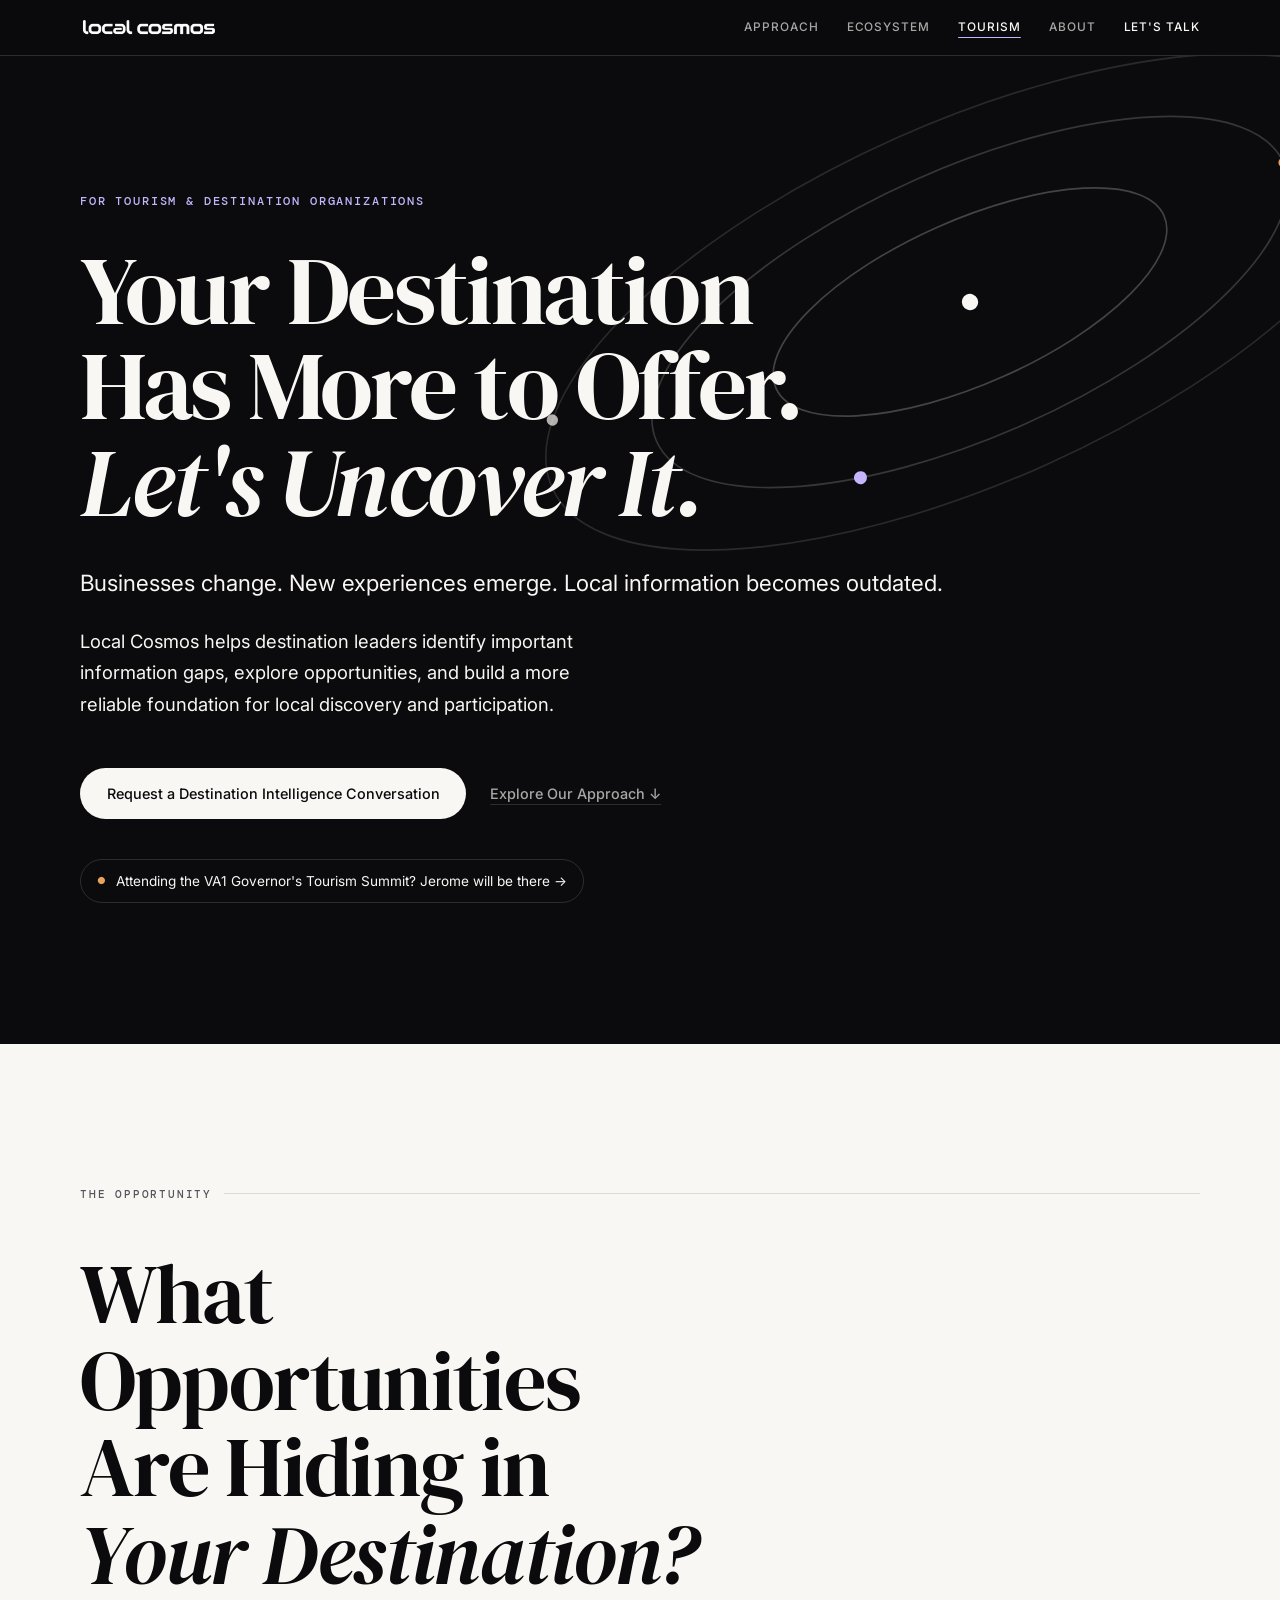
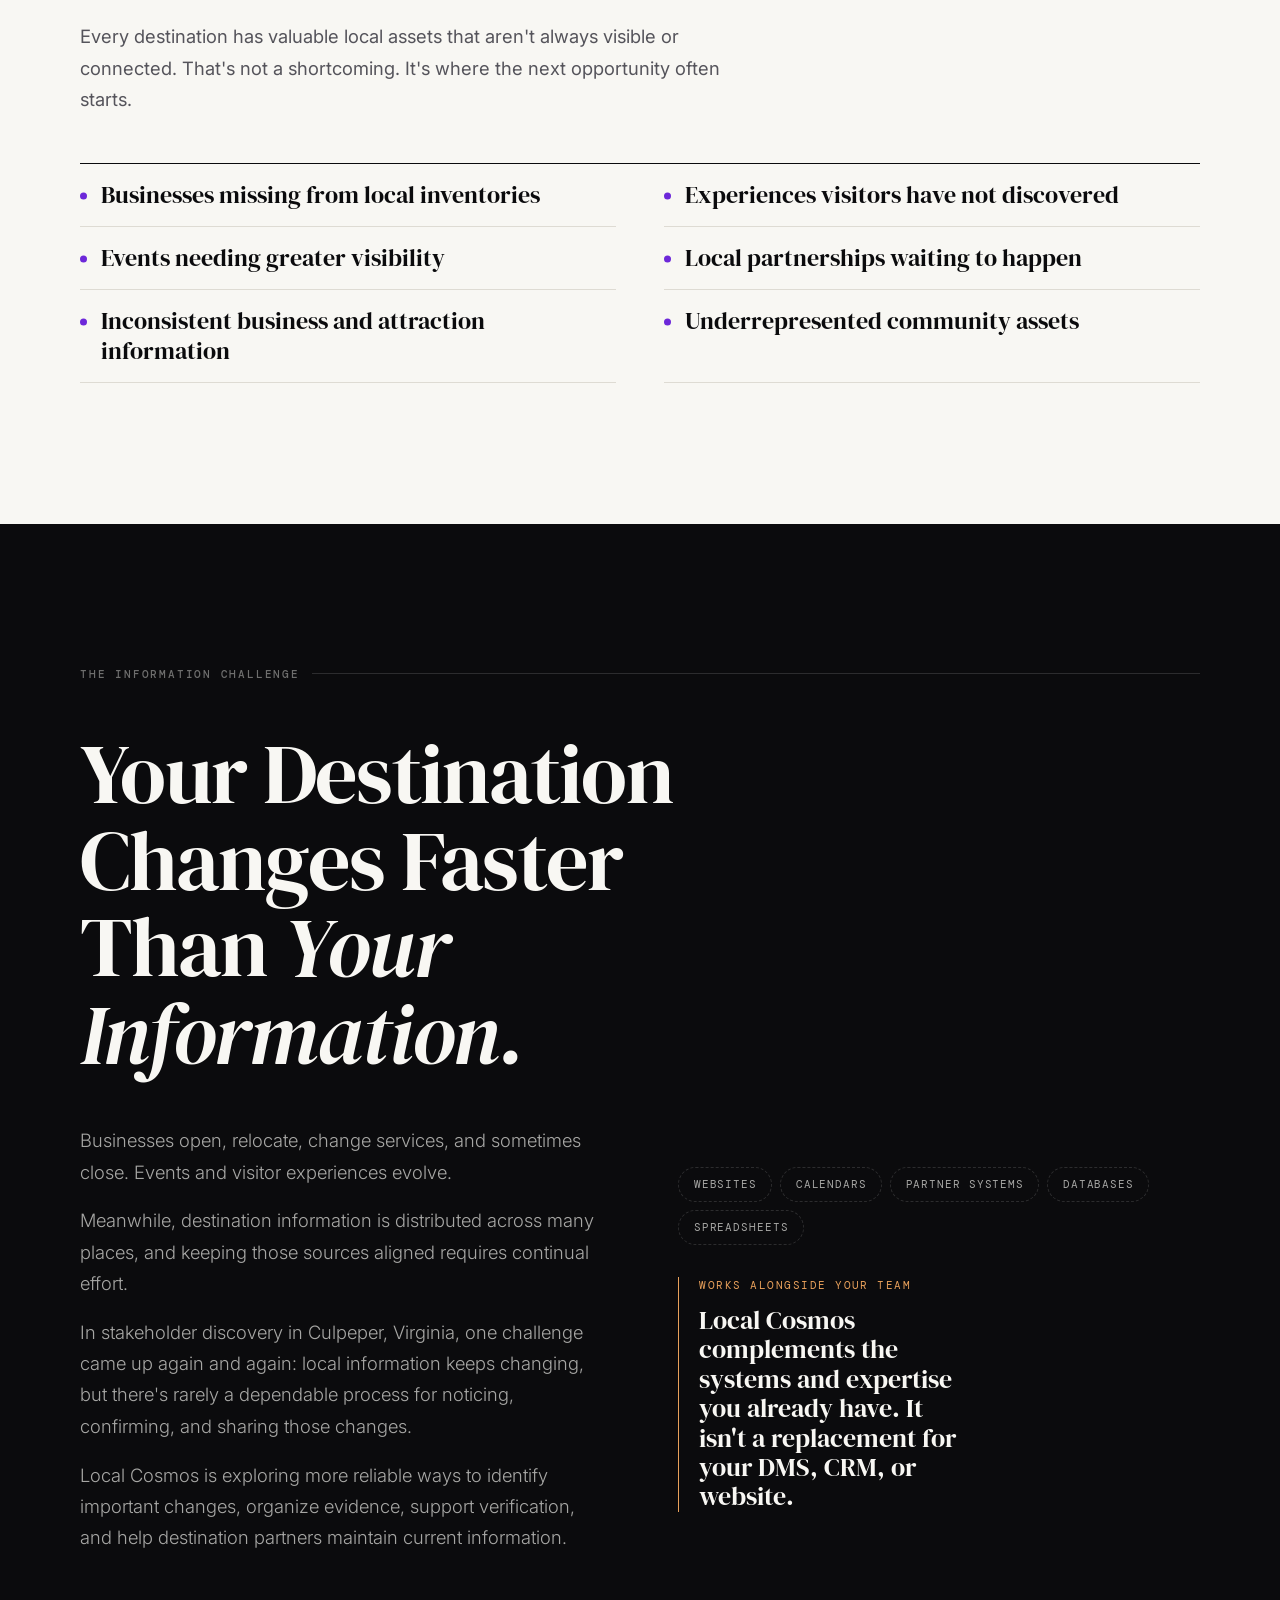
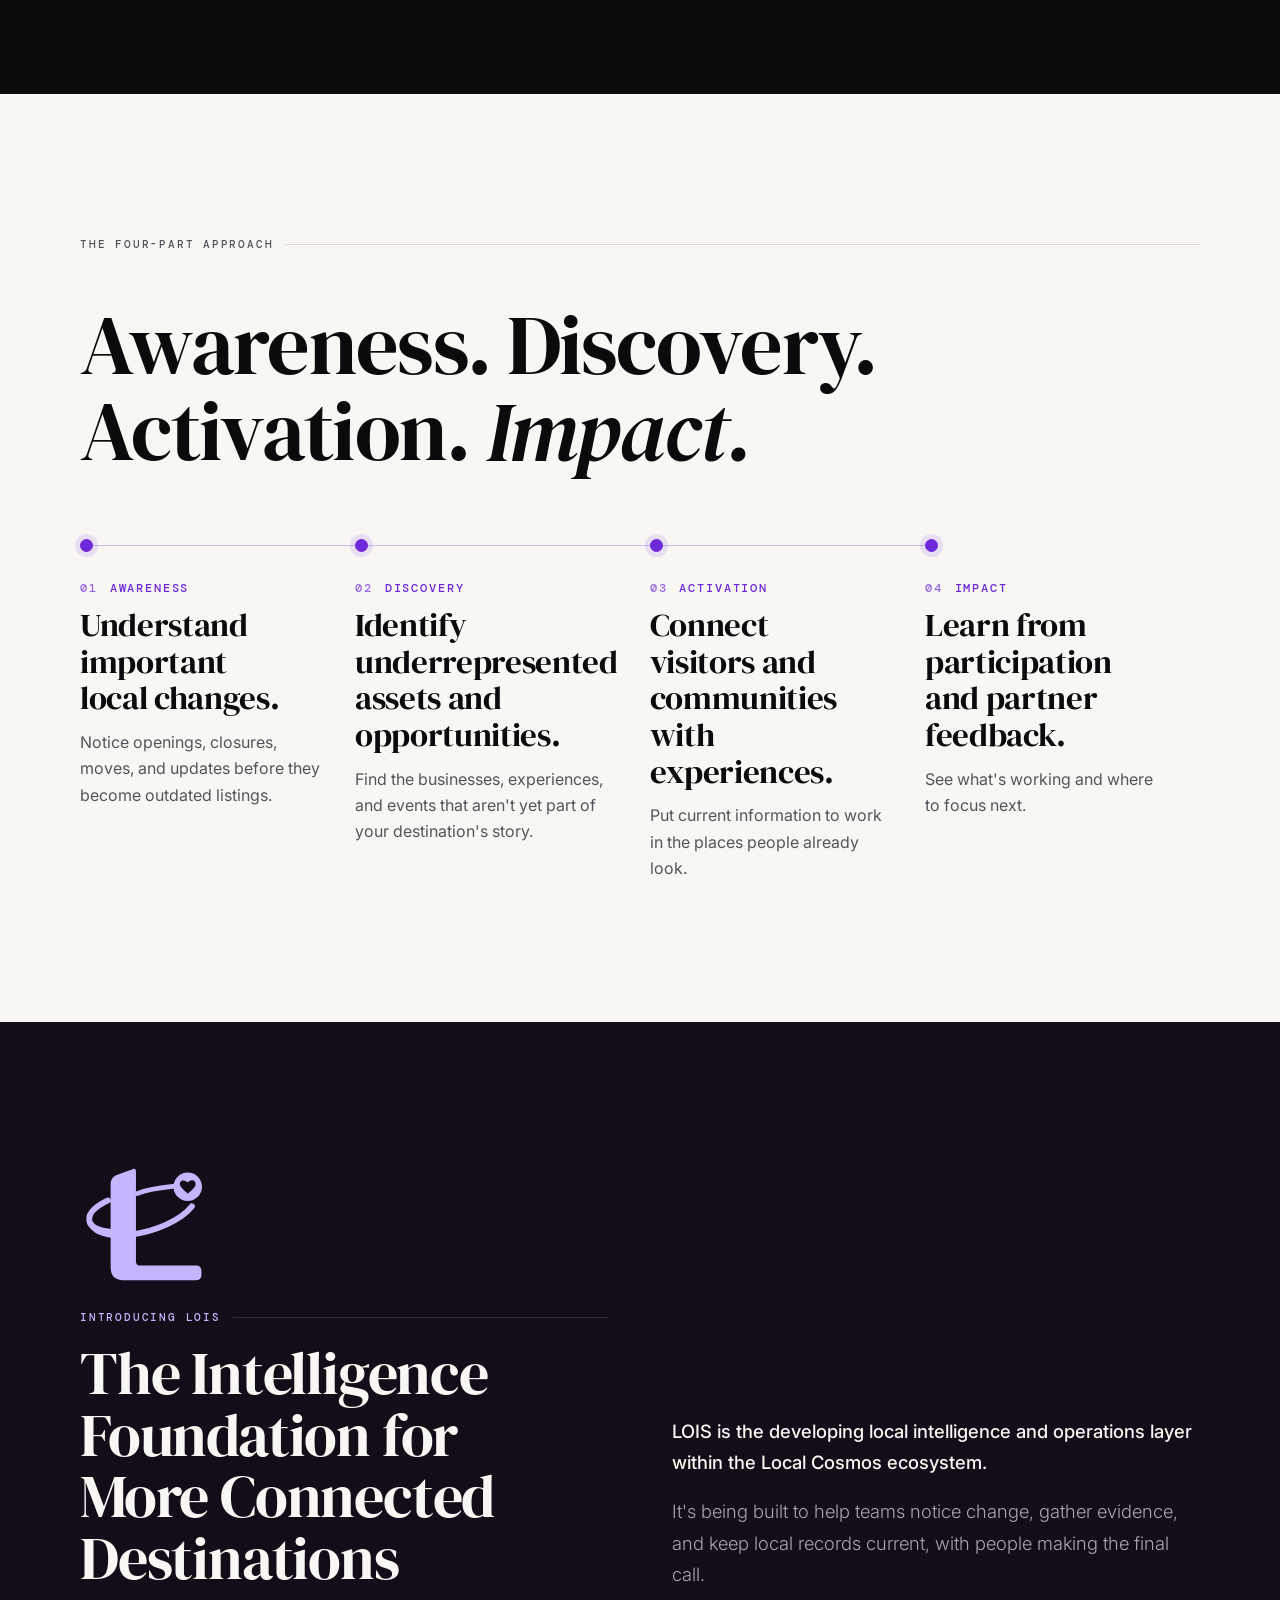
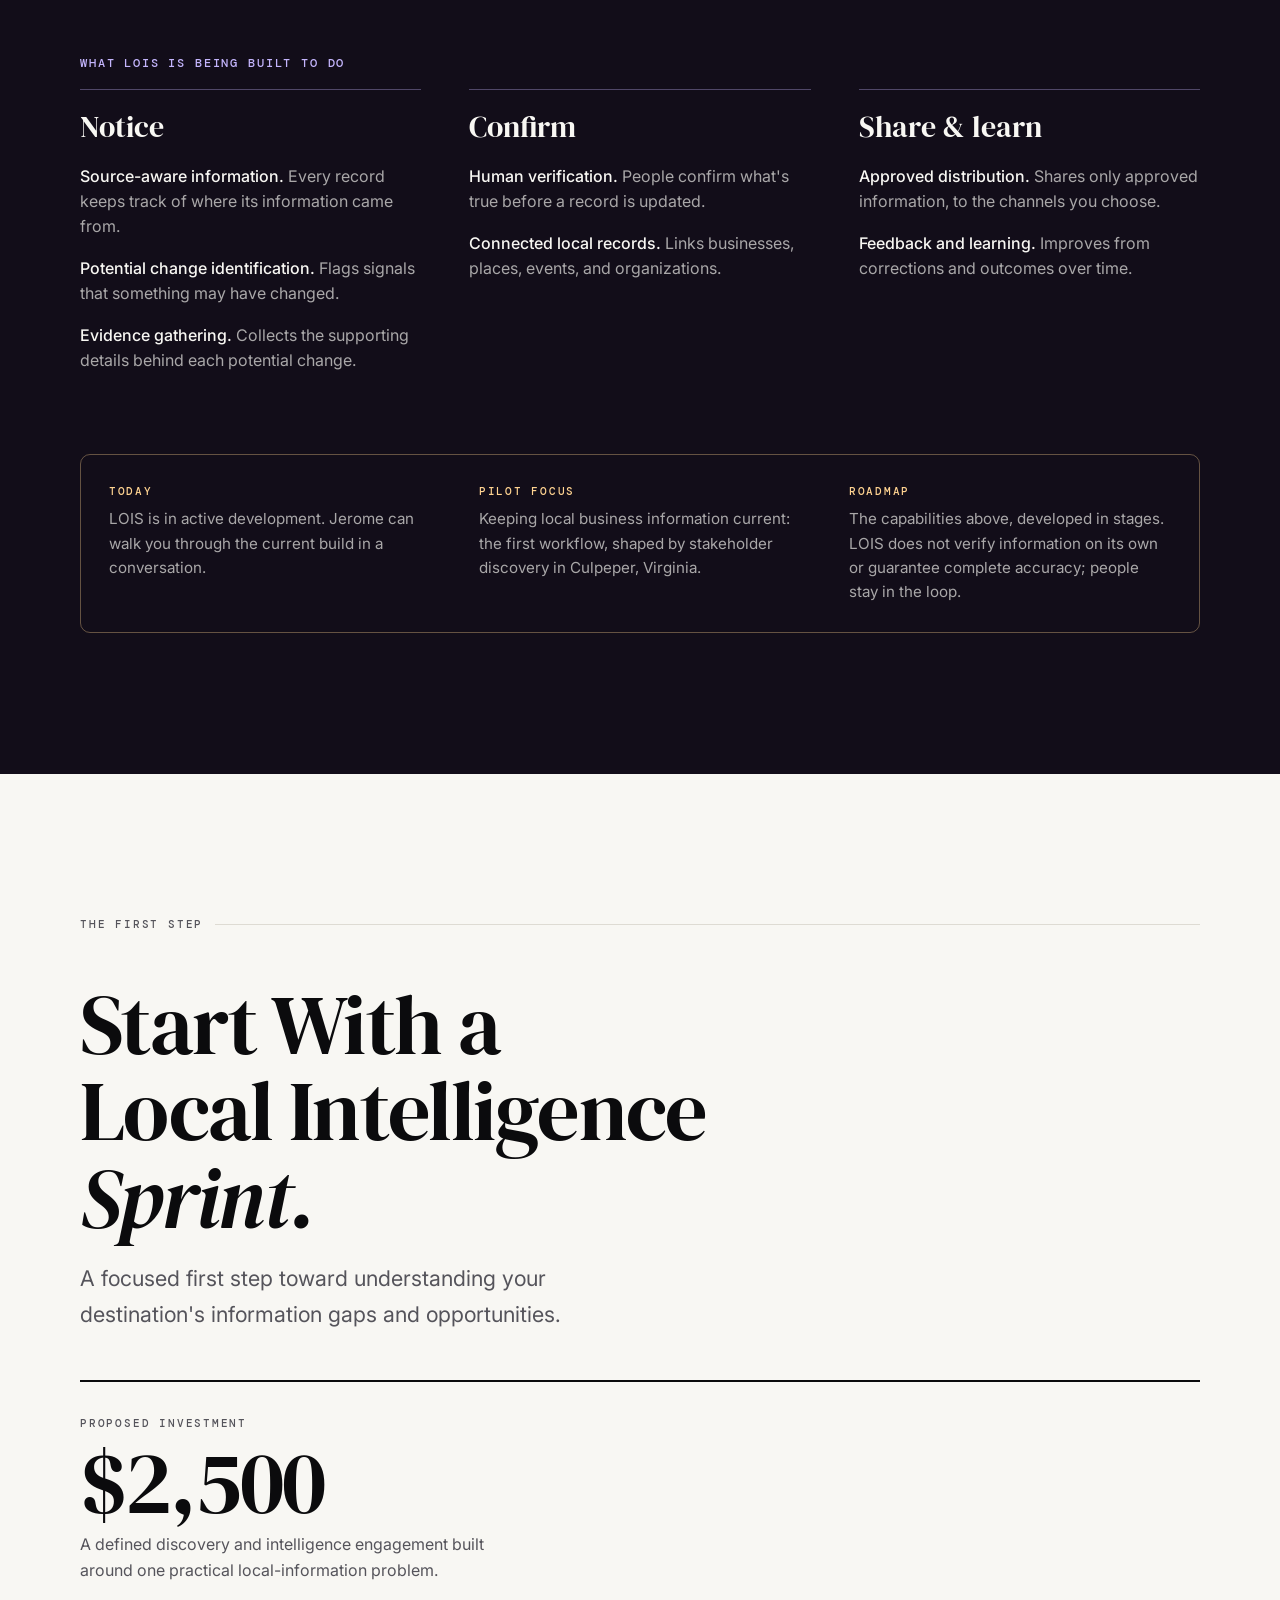
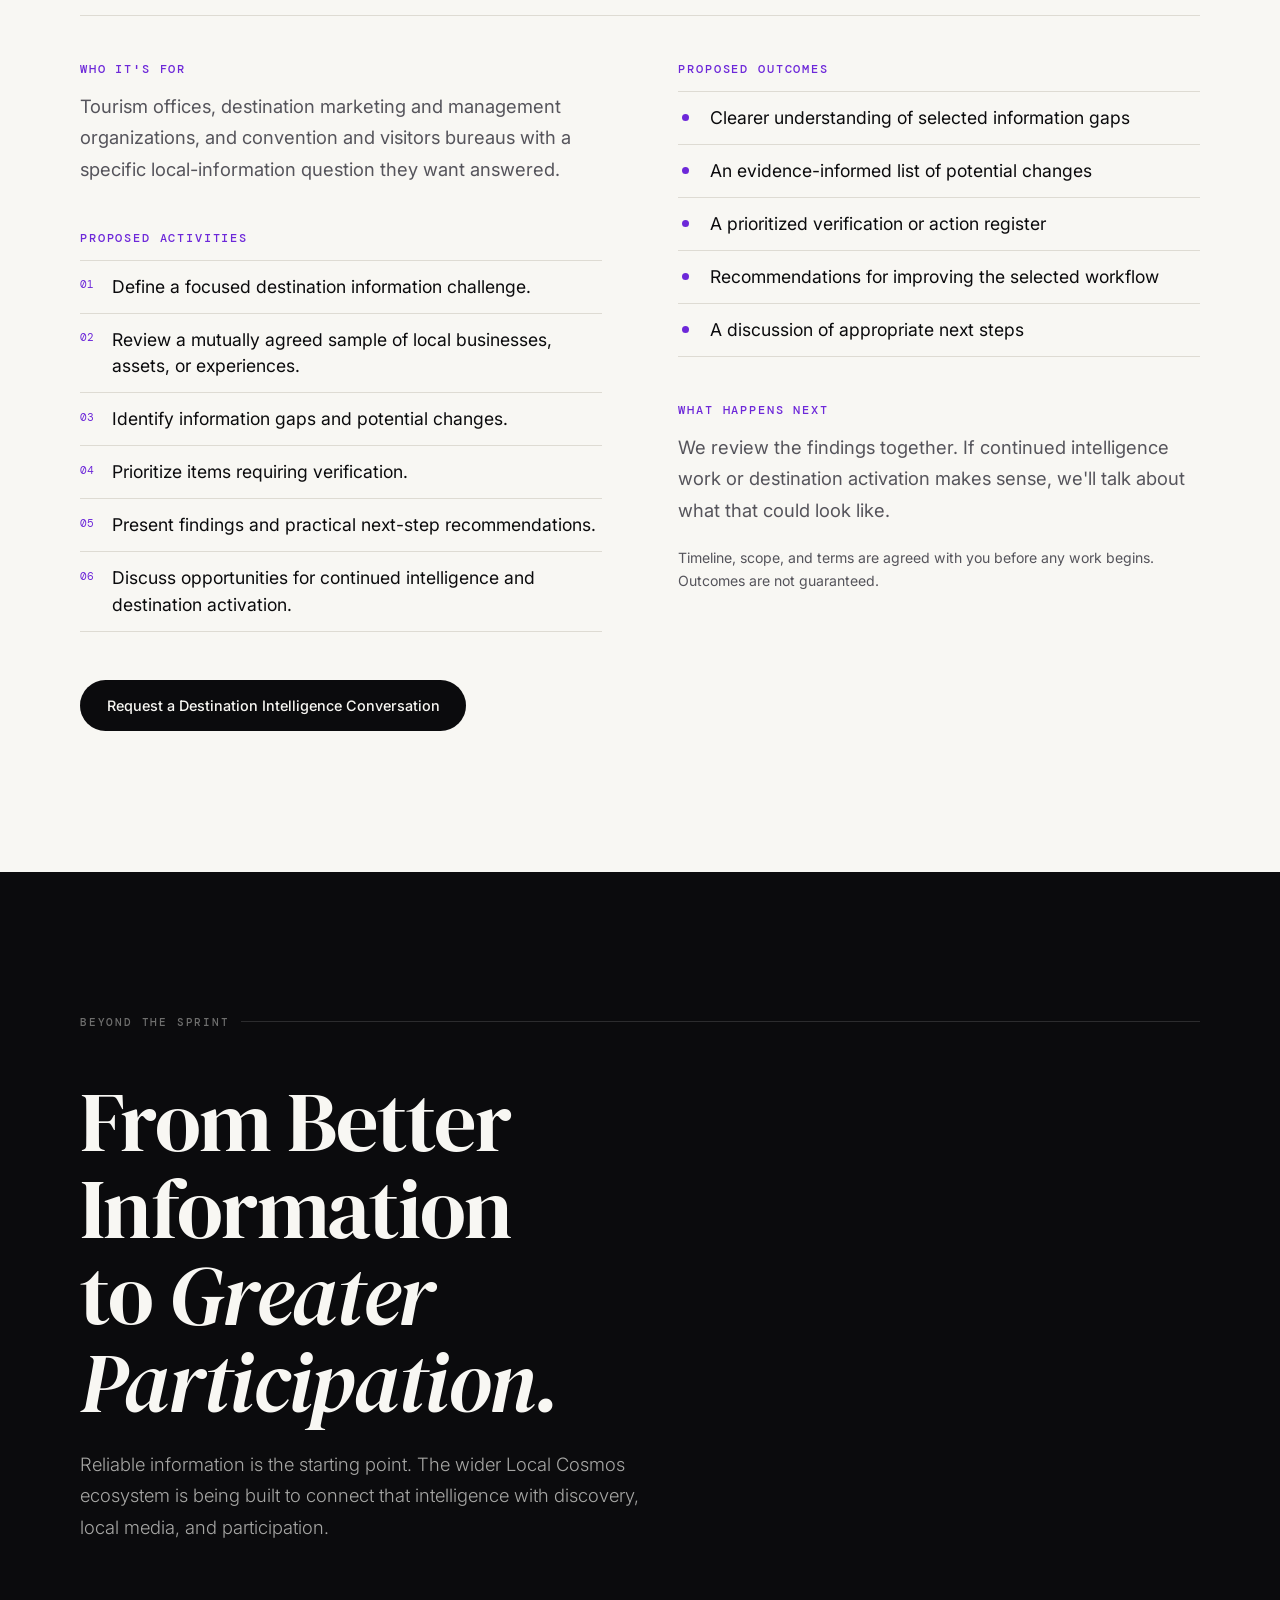
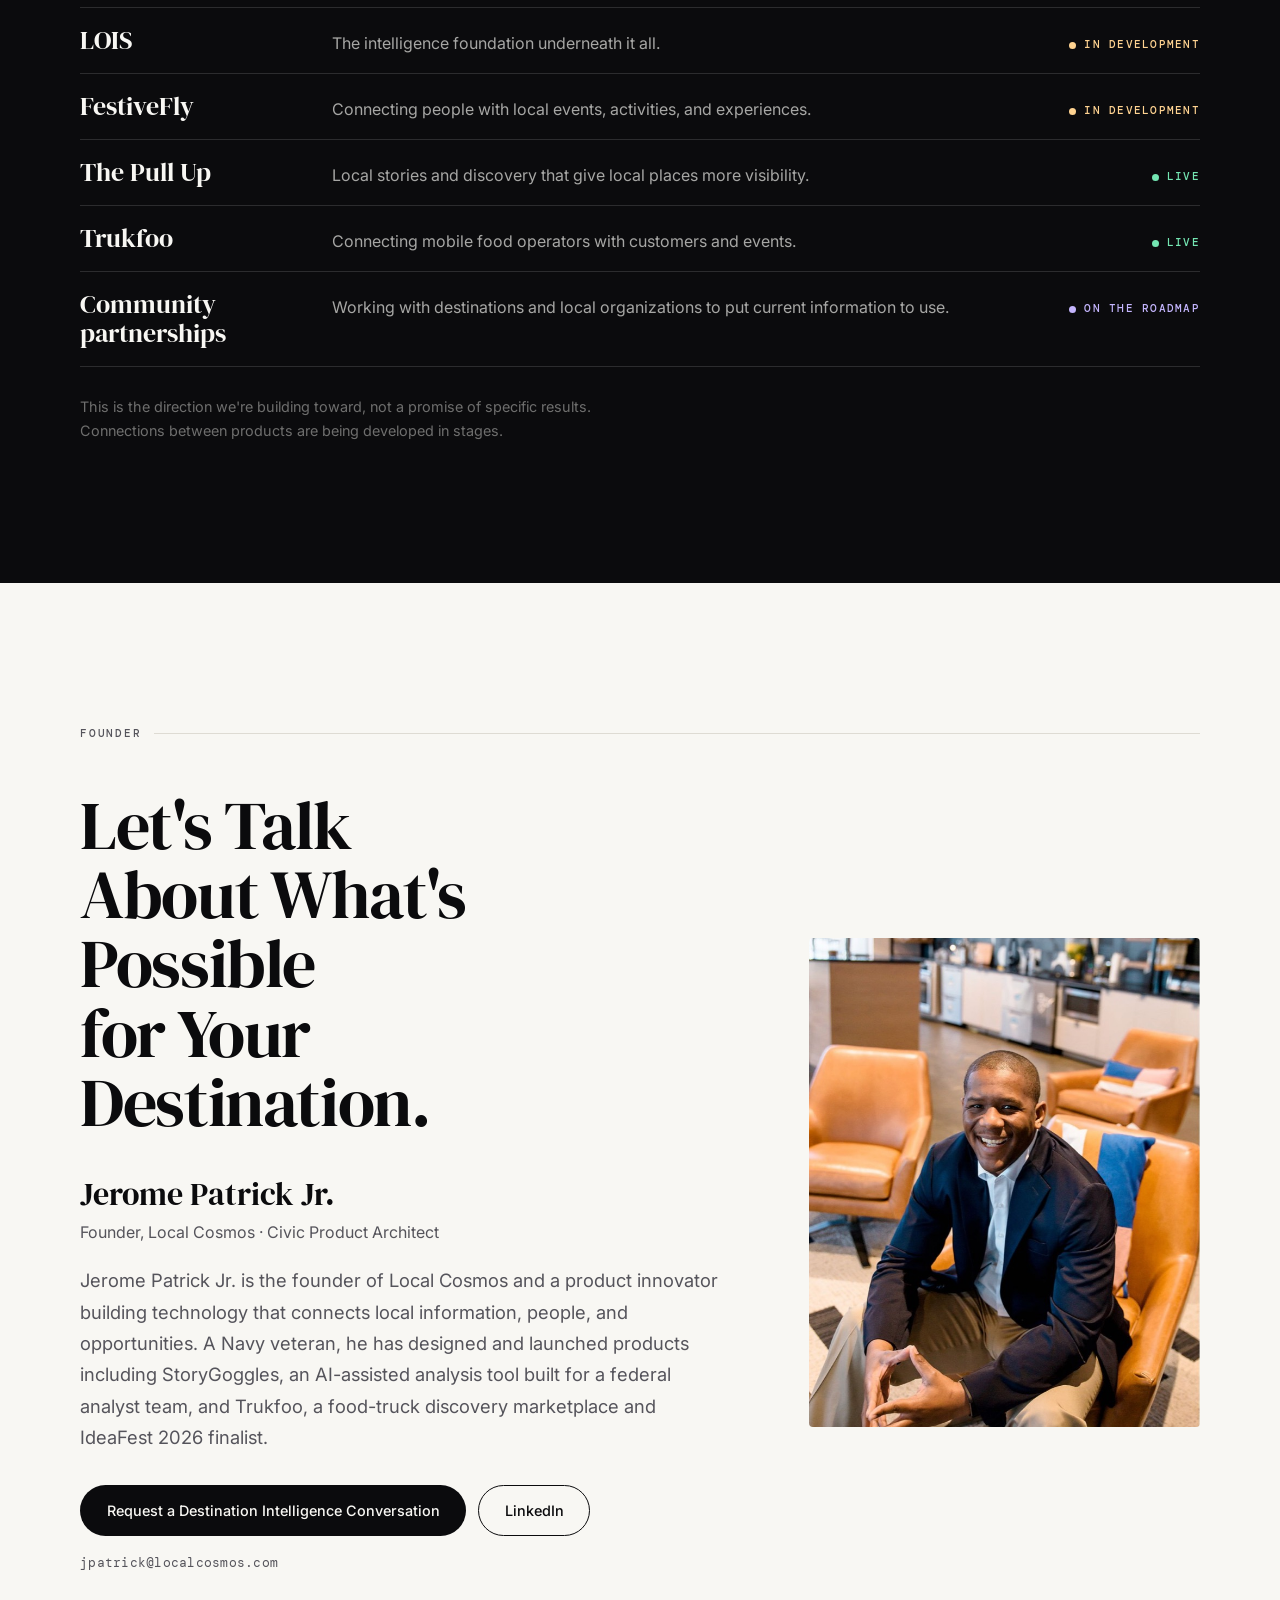
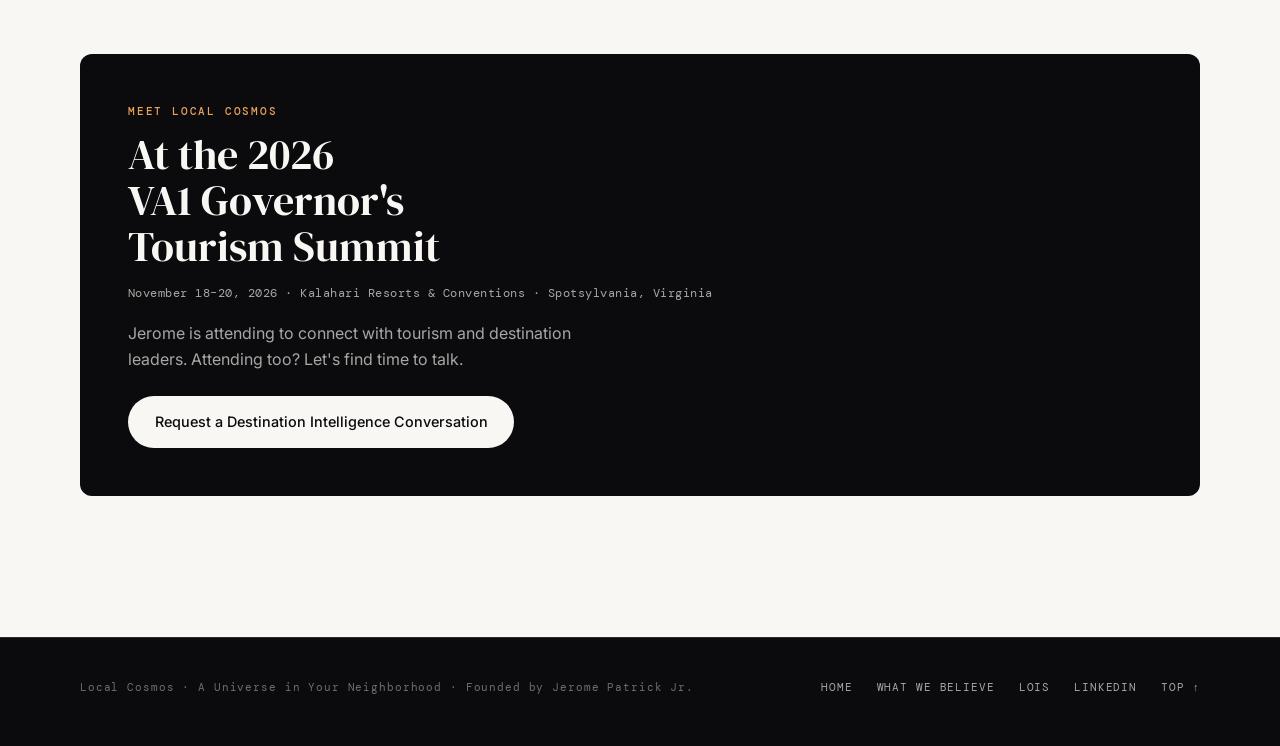
==== commit 6acd8e32: "Brand tagline: tourism footer" ====
--- a/tourism/index.html
+++ b/tourism/index.html
@@ -325,7 +325,7 @@
 
   <footer class="footer">
     <div class="wrap">
-      <p>Local Cosmos · Founded by Jerome Patrick Jr.</p>
+      <p>Local Cosmos · A Universe in Your Neighborhood · Founded by Jerome Patrick Jr.</p>
       <ul>
         <li><a href="../">Home</a></li>
         <li><a href="../what-we-believe/">What we believe</a></li>
--- a/lc.css
+++ b/lc.css
@@ -881,3 +881,16 @@
   .wwb-hero .body.hero-copy { margin-top: 0.75rem; font-size: 1rem; }
   .wwb-hero .hero-cta { margin-top: 1.5rem; }
 }
+
+/* ---------- Brand tagline: "A Universe in Your Neighborhood." ---------- */
+.visually-hidden {
+  position: absolute !important; width: 1px; height: 1px; padding: 0; margin: -1px;
+  overflow: hidden; clip: rect(0 0 0 0); white-space: nowrap; border: 0;
+}
+.hero .hero-headline { max-width: 11ch; }
+.hero-lede {
+  margin-top: clamp(1.25rem, 3vw, 1.75rem);
+  font-family: var(--serif); font-size: clamp(1.45rem, 3.2vw, 2.25rem); line-height: 1.15;
+  letter-spacing: -0.01em; color: rgba(248, 247, 243, 0.82); max-width: 24ch; text-wrap: balance;
+}
+.hero .hero-sub { margin-top: clamp(1rem, 2.5vw, 1.5rem); color: var(--on-dark-soft); max-width: 52ch; }
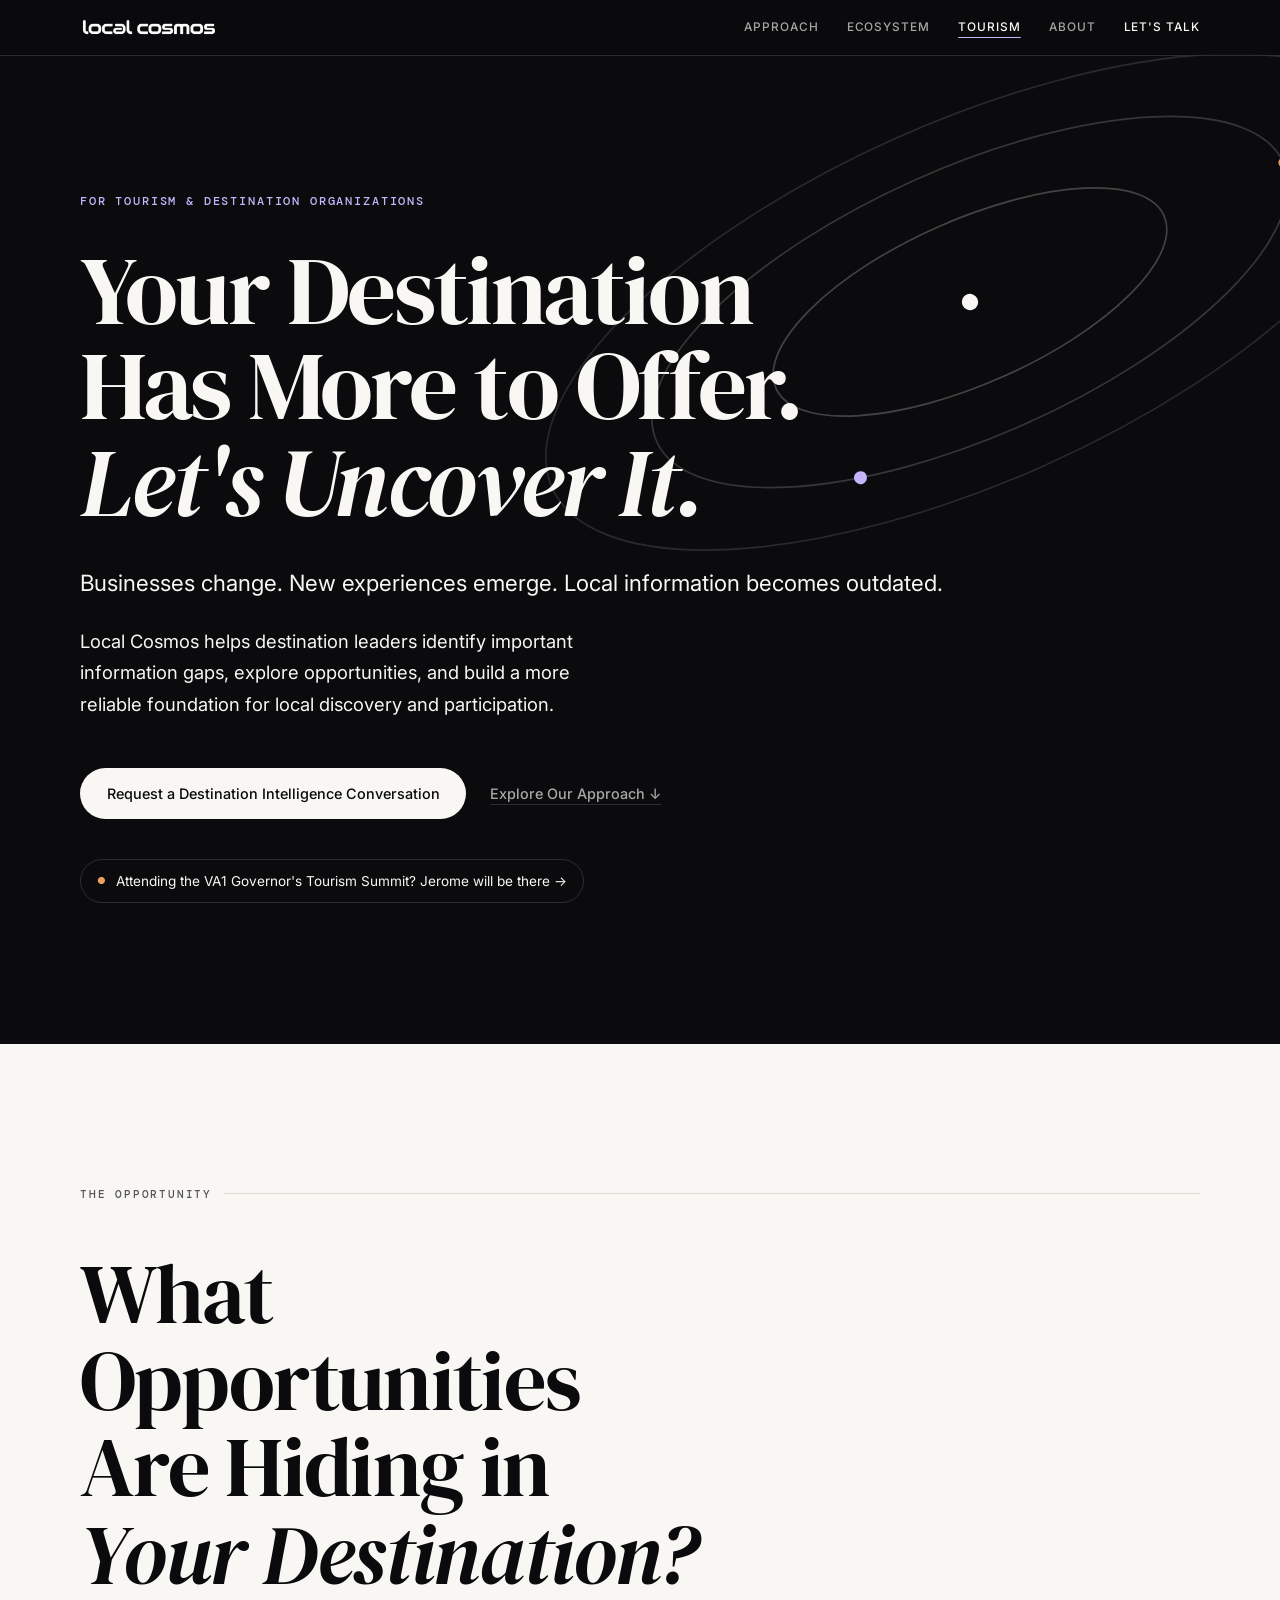
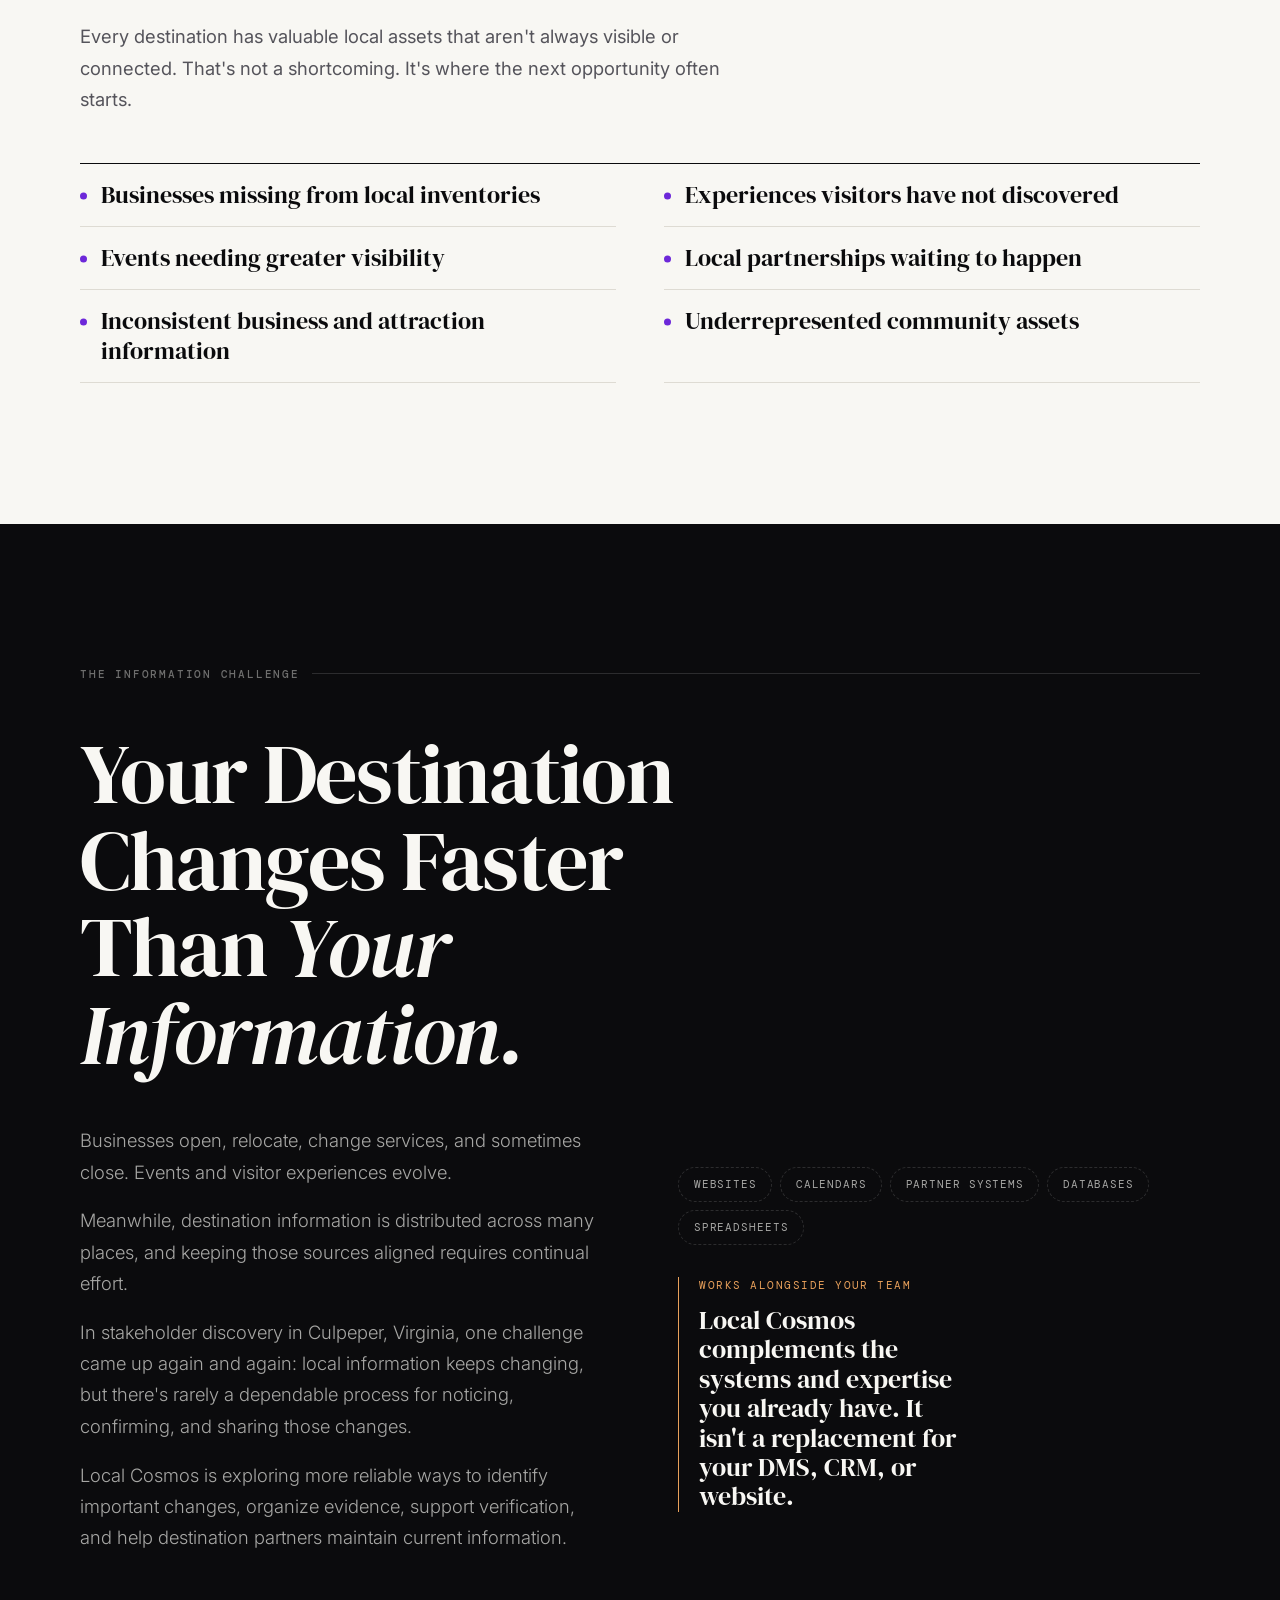
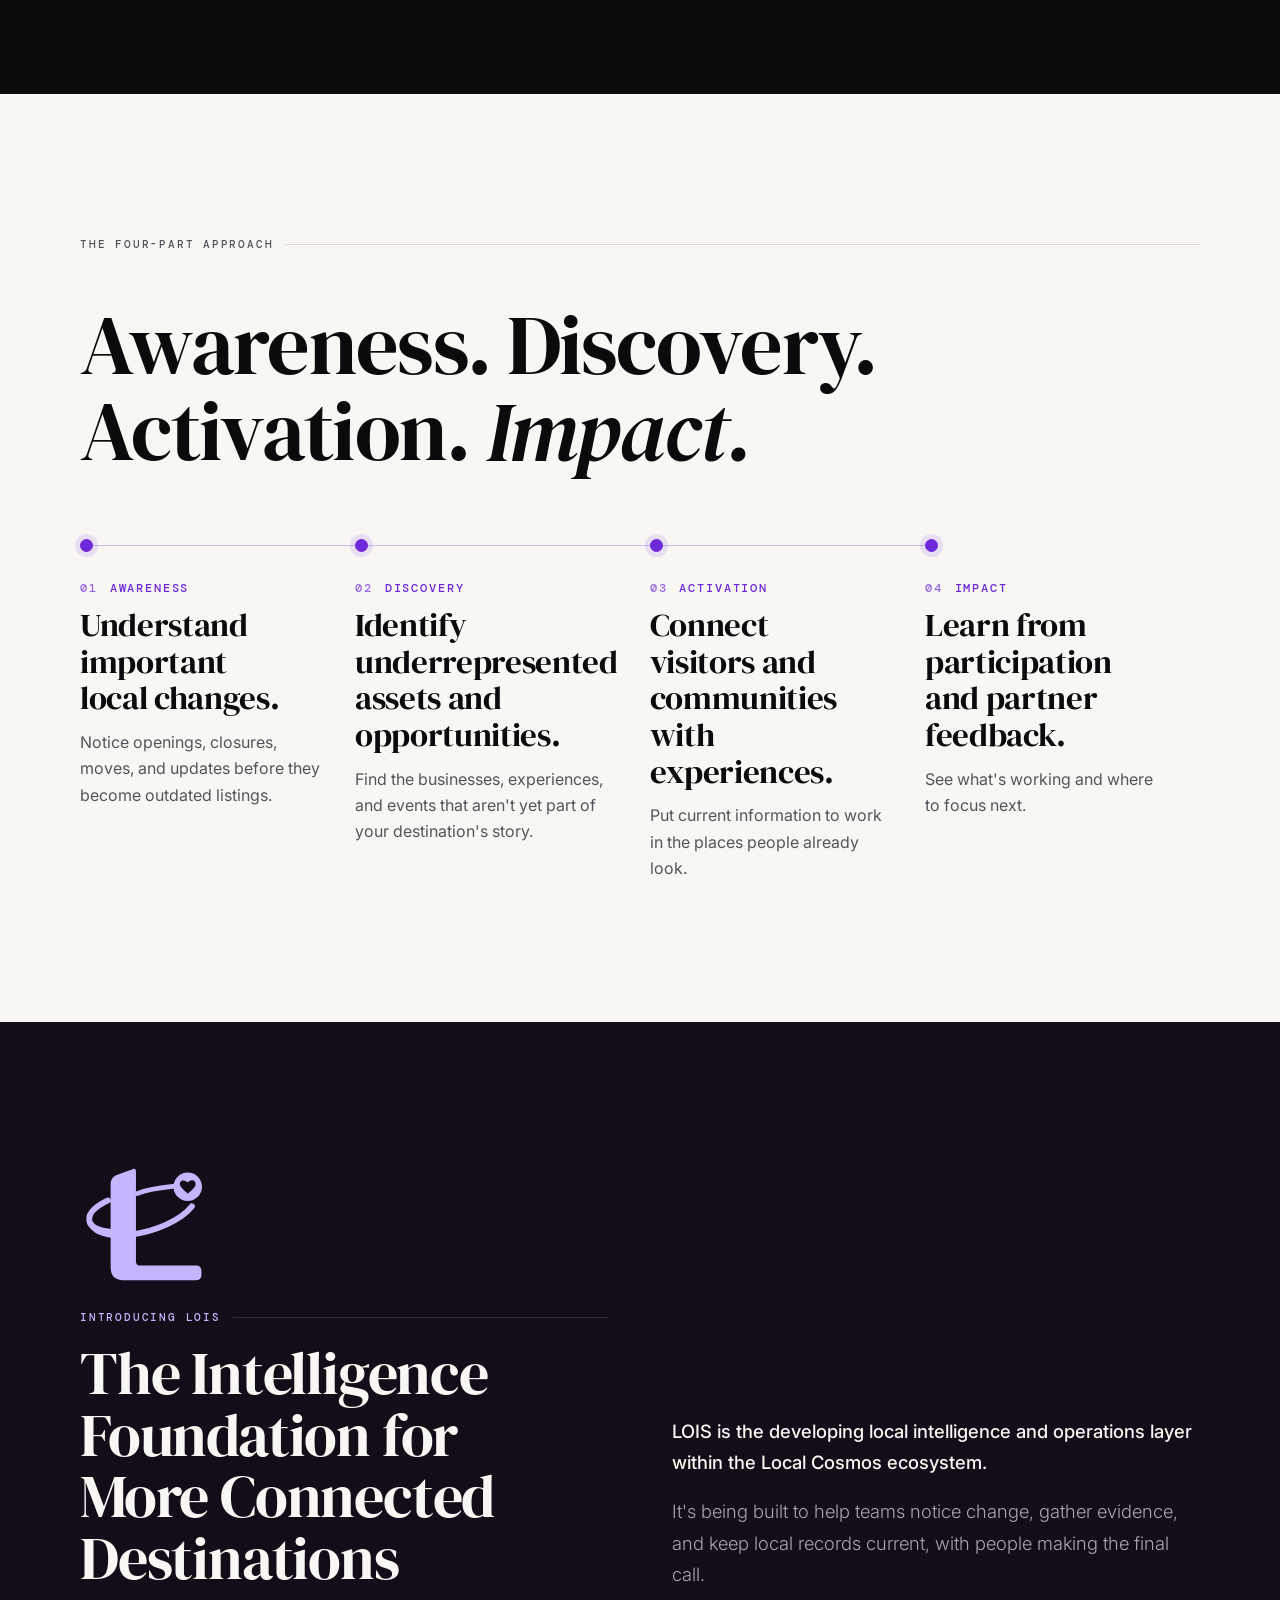
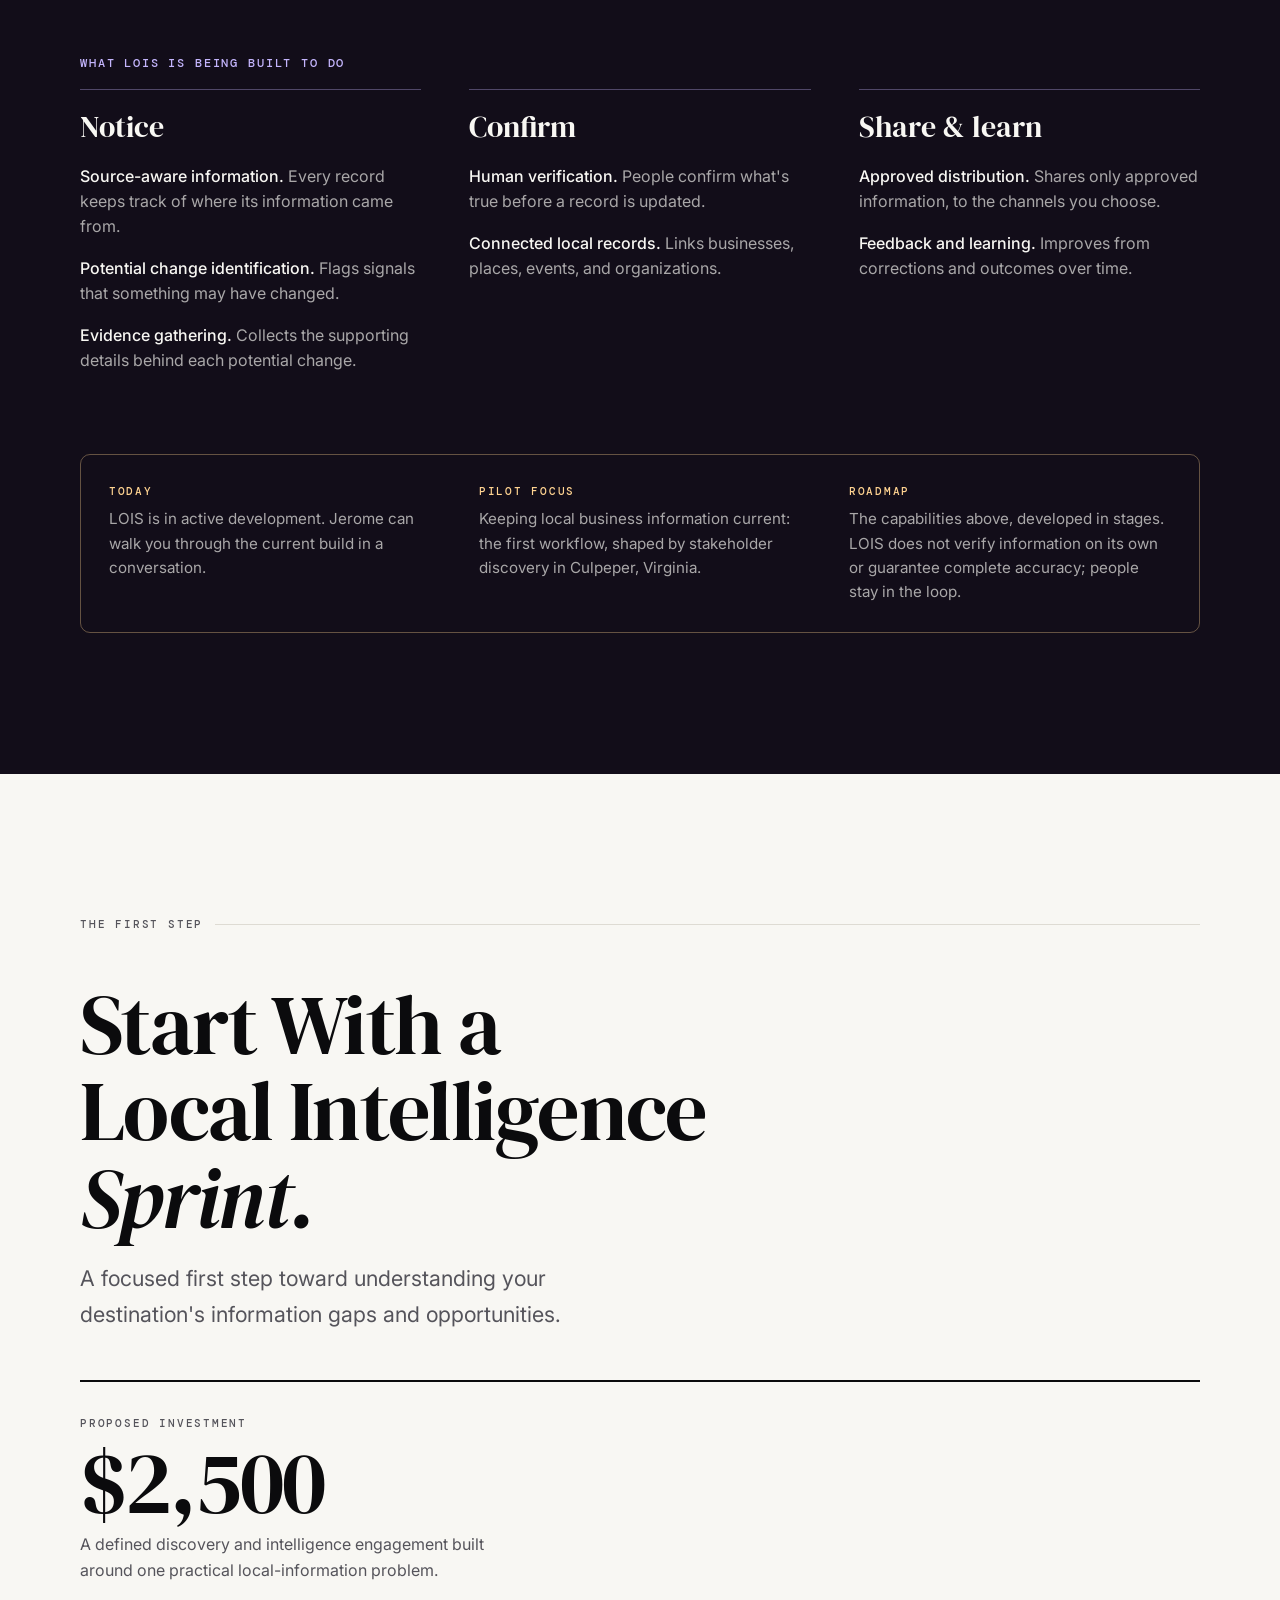
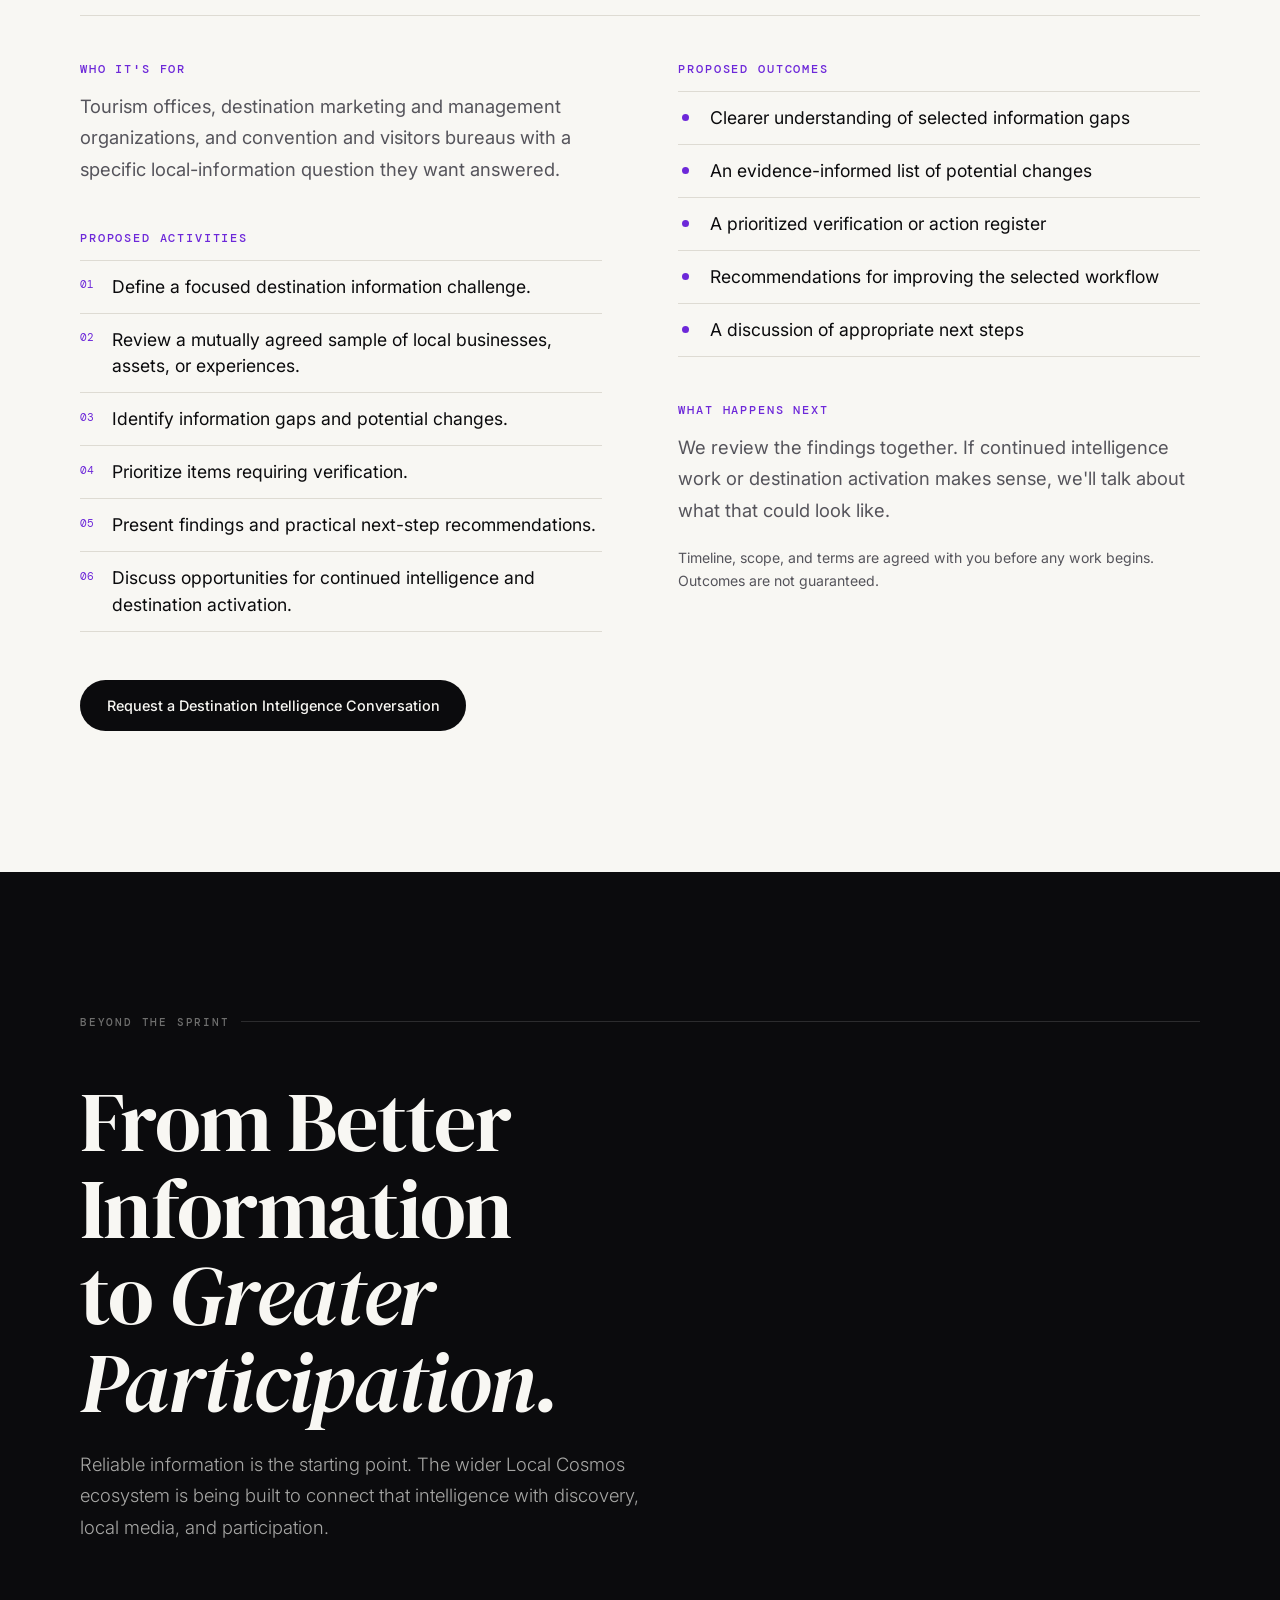
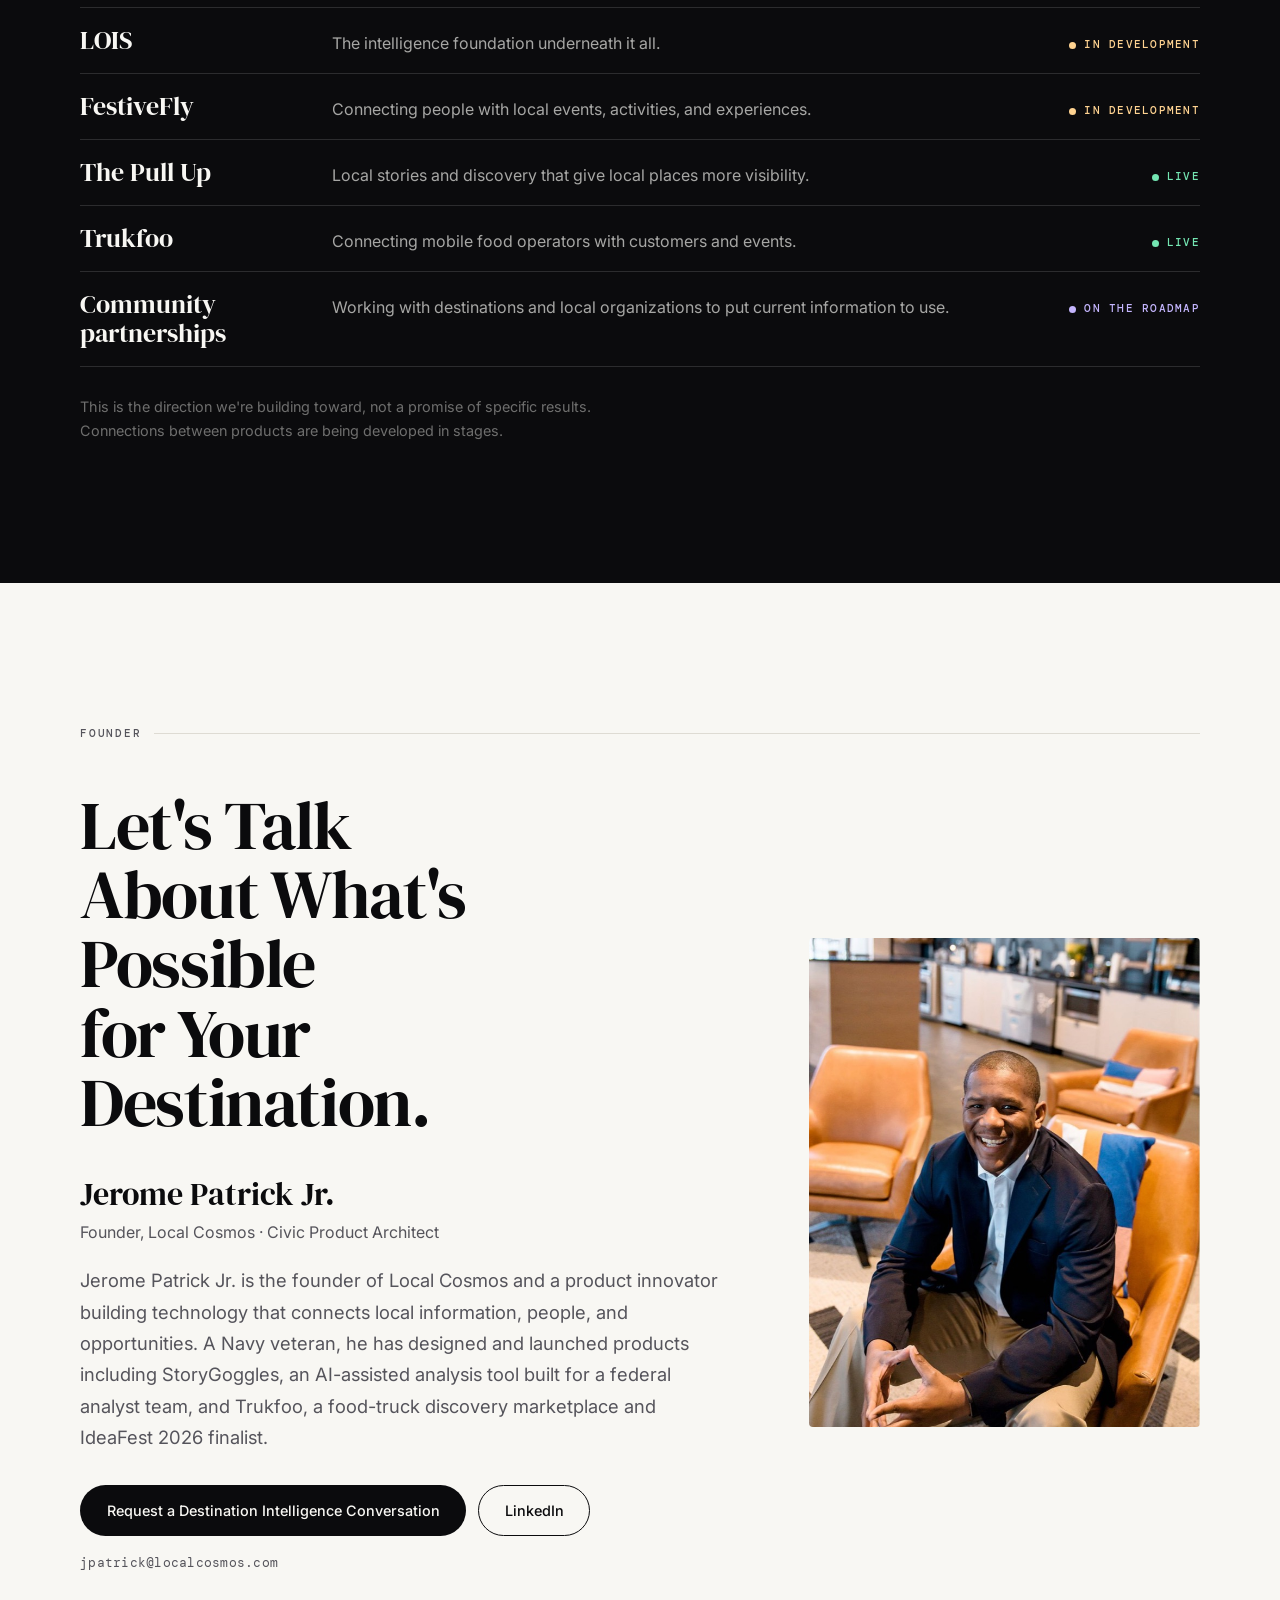
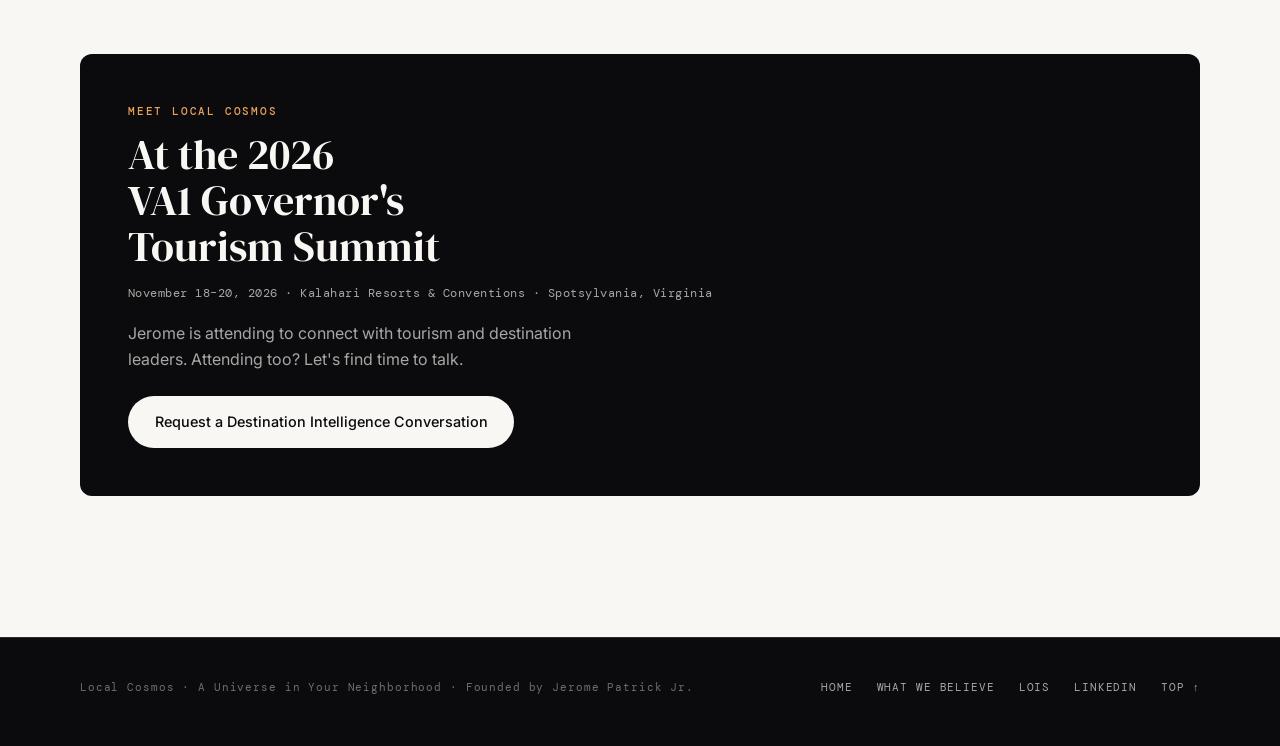
==== commit 15b249ac: "Tourism: stylesheet version, hero dot" ====
--- a/tourism/index.html
+++ b/tourism/index.html
@@ -25,7 +25,7 @@
   <link rel="preconnect" href="https://fonts.googleapis.com" />
   <link rel="preconnect" href="https://fonts.gstatic.com" crossorigin />
   <link href="https://fonts.googleapis.com/css2?family=DM+Serif+Display:ital@0;1&family=Inter:wght@300;400;500&family=DM+Mono:wght@400;500&display=swap" rel="stylesheet" />
-  <link rel="stylesheet" href="../lc.css" />
+  <link rel="stylesheet" href="../lc.css?v=2026-10-28" />
 </head>
 <body>
 
@@ -57,7 +57,6 @@
         <ellipse cx="300" cy="300" rx="210" ry="82" stroke-opacity="0.18" />
         <ellipse cx="300" cy="300" rx="130" ry="50" stroke-opacity="0.24" />
         <circle cx="300" cy="300" r="5" fill="currentColor" stroke="none" />
-        <circle cx="37" cy="262" r="3.5" fill="currentColor" fill-opacity="0.7" stroke="none" />
         <circle cx="195" cy="371" r="4" fill="#C4B5FD" stroke="none" />
         <circle cx="510" cy="300" r="3" fill="#E9A15B" stroke="none" />
       </g>
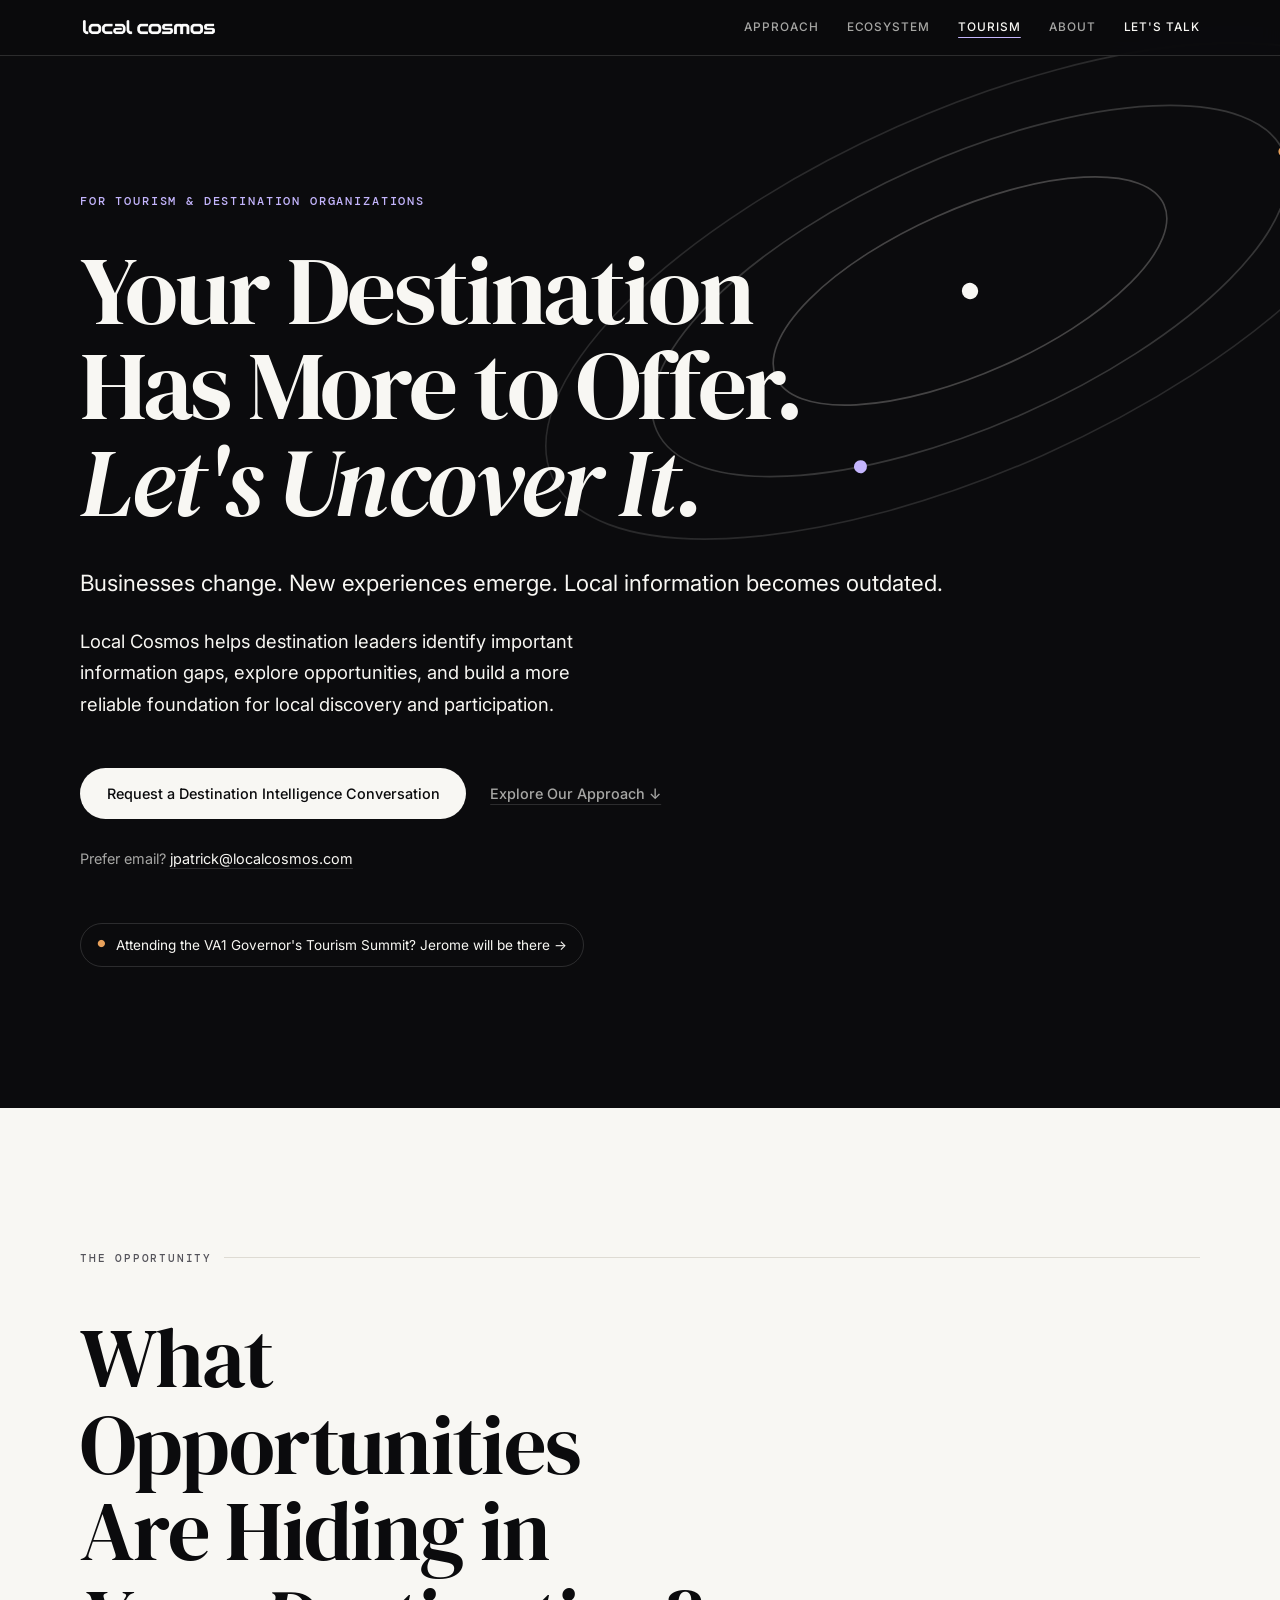
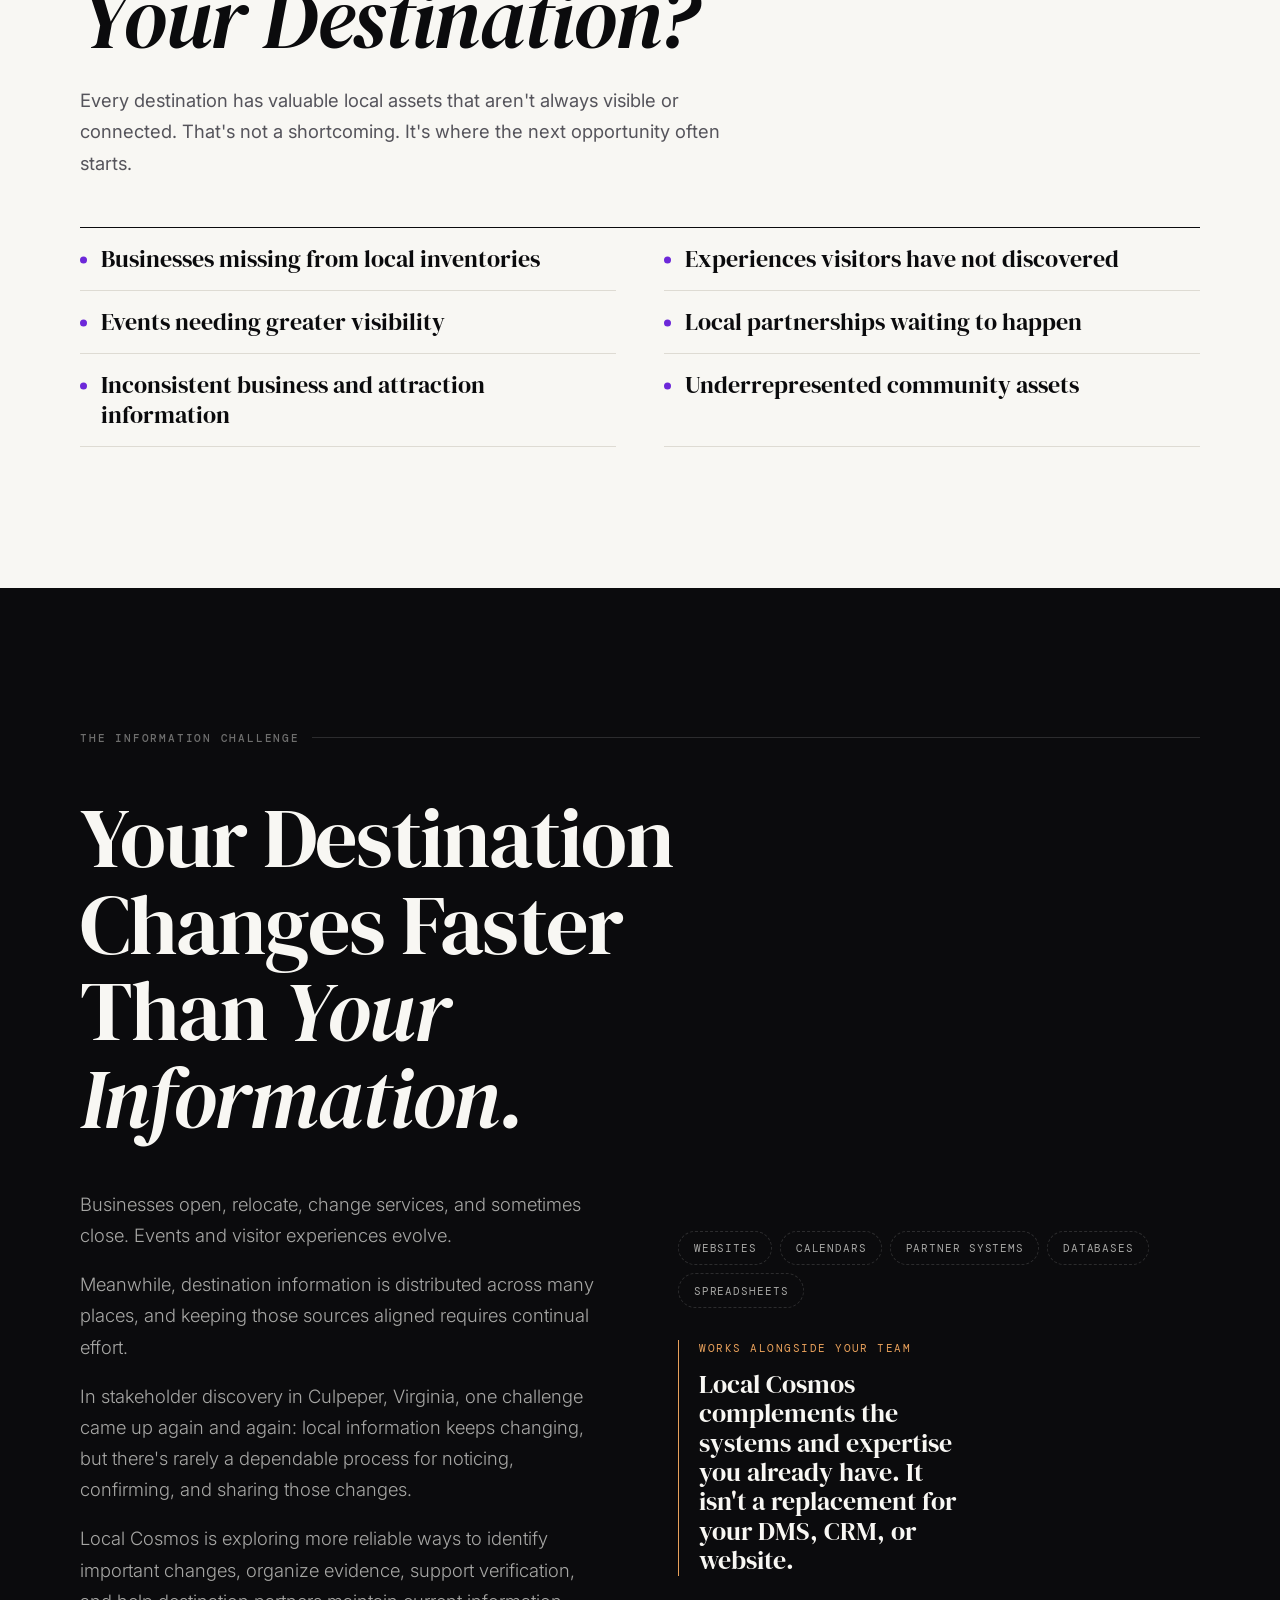
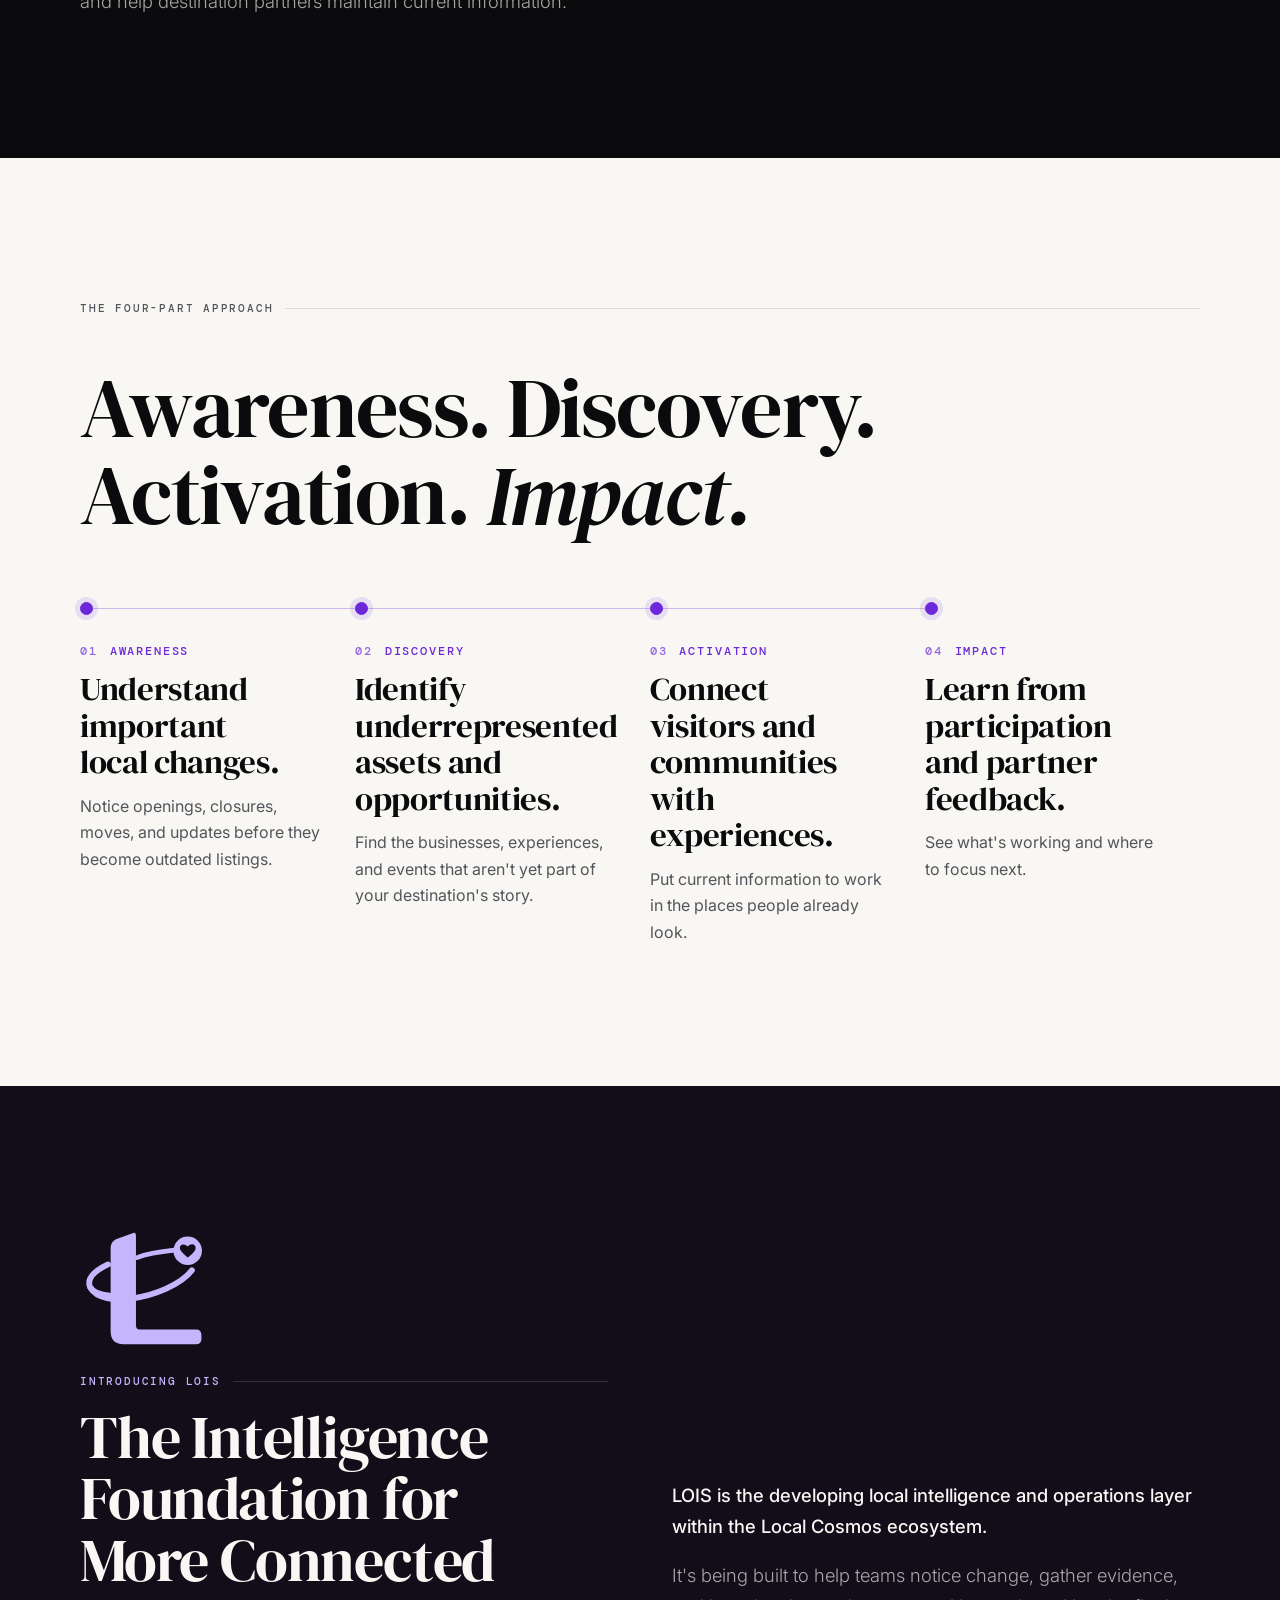
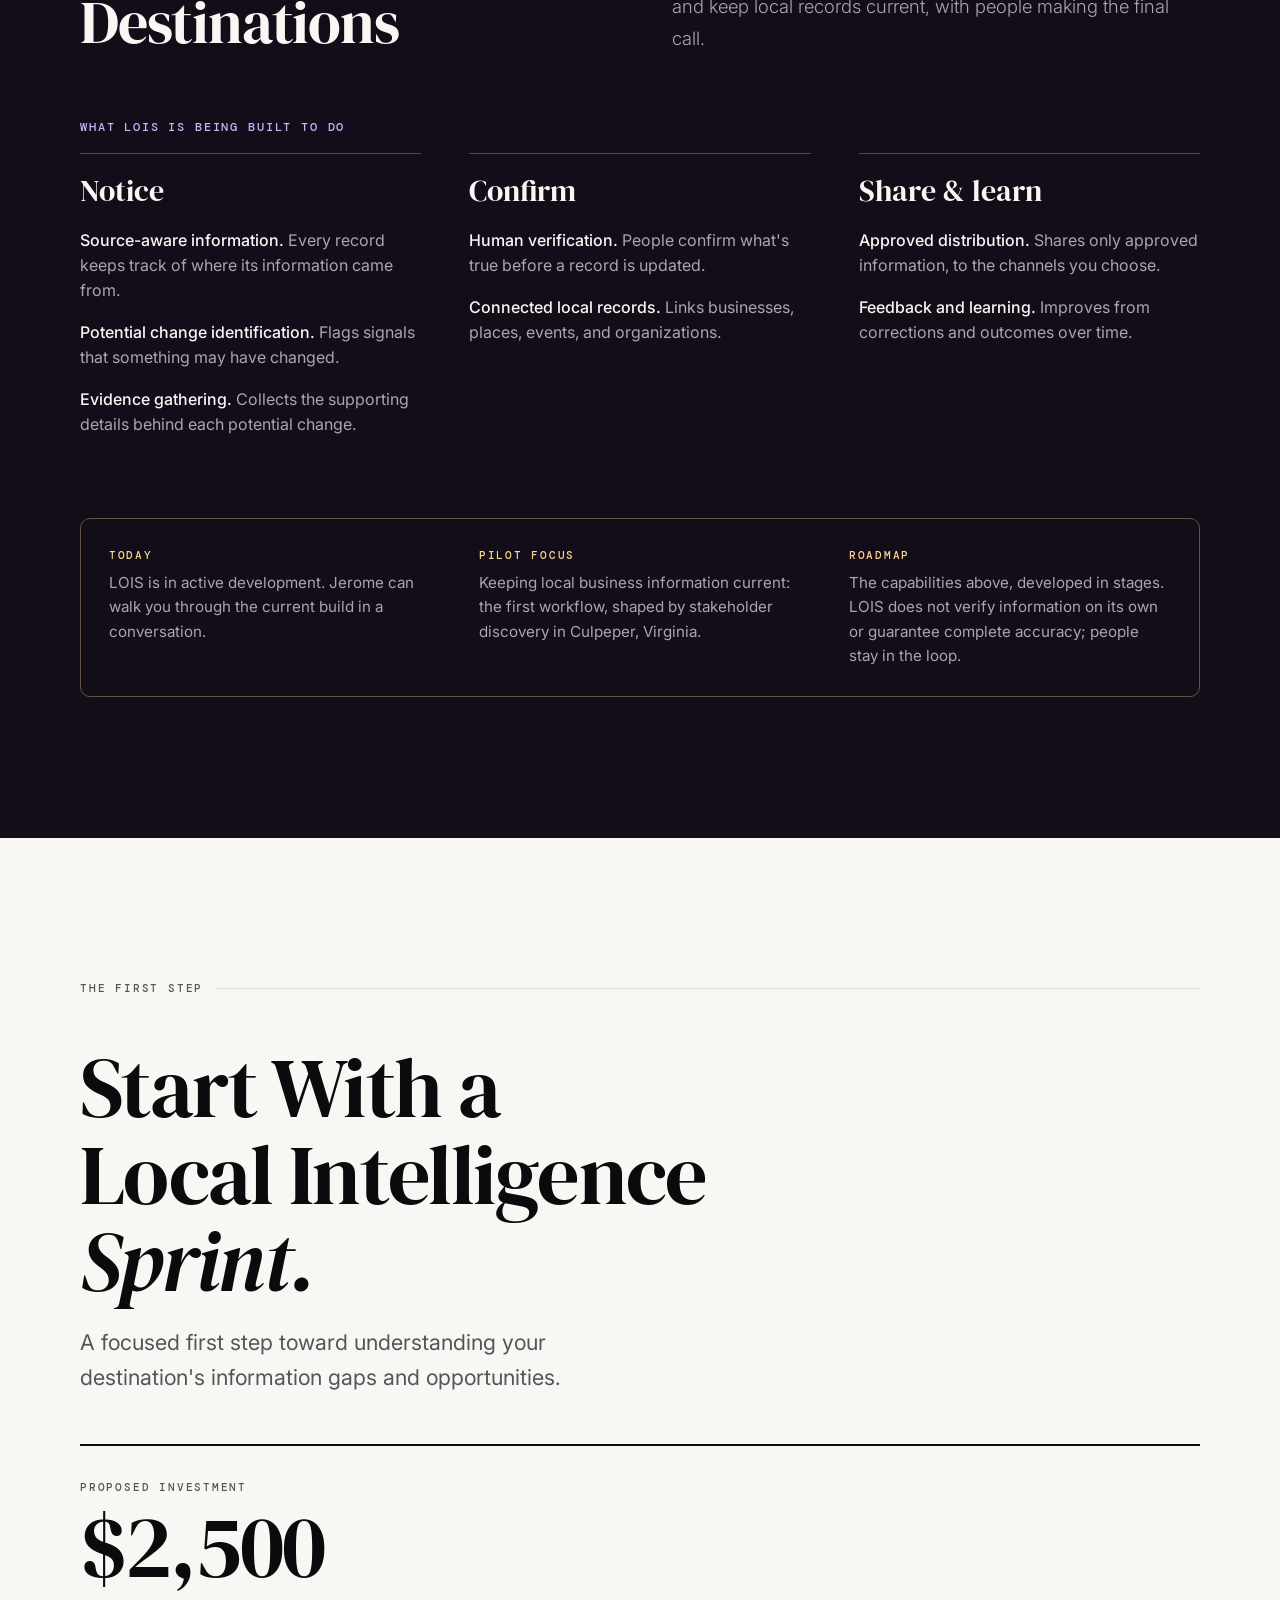
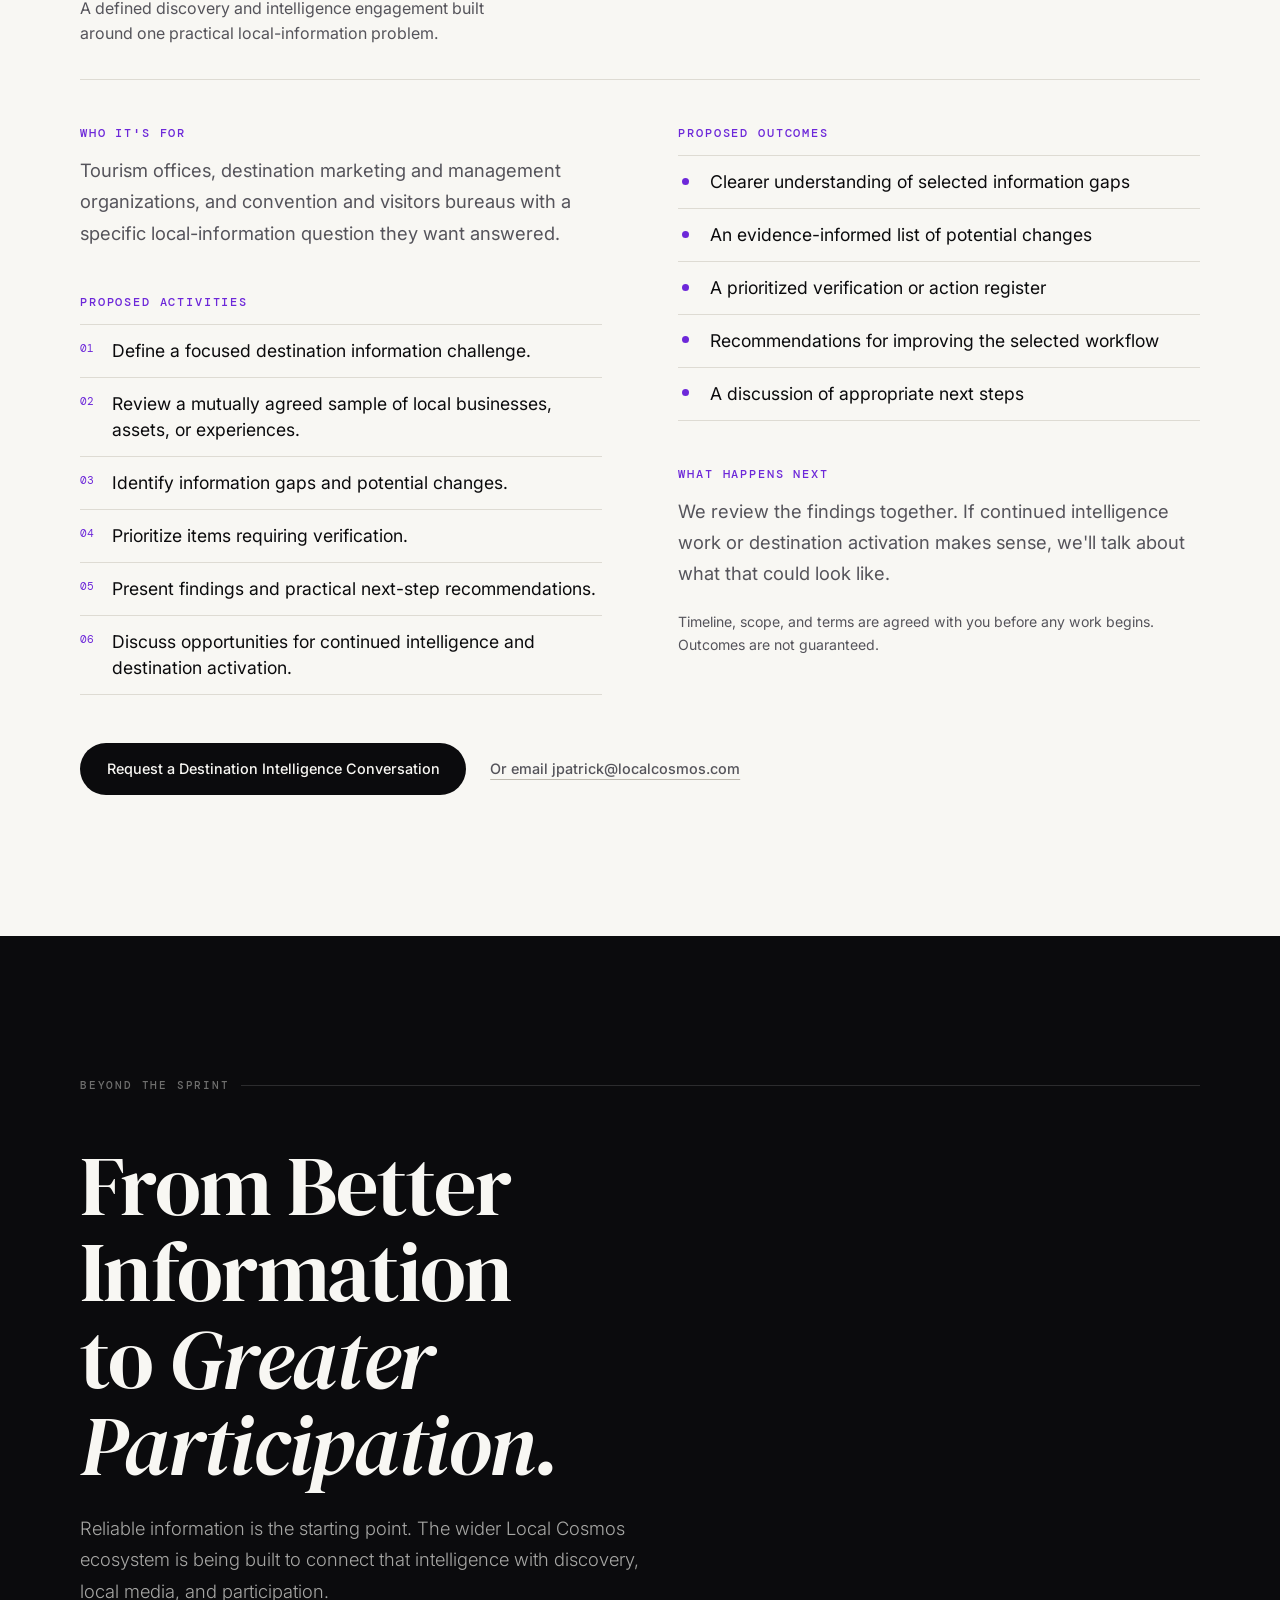
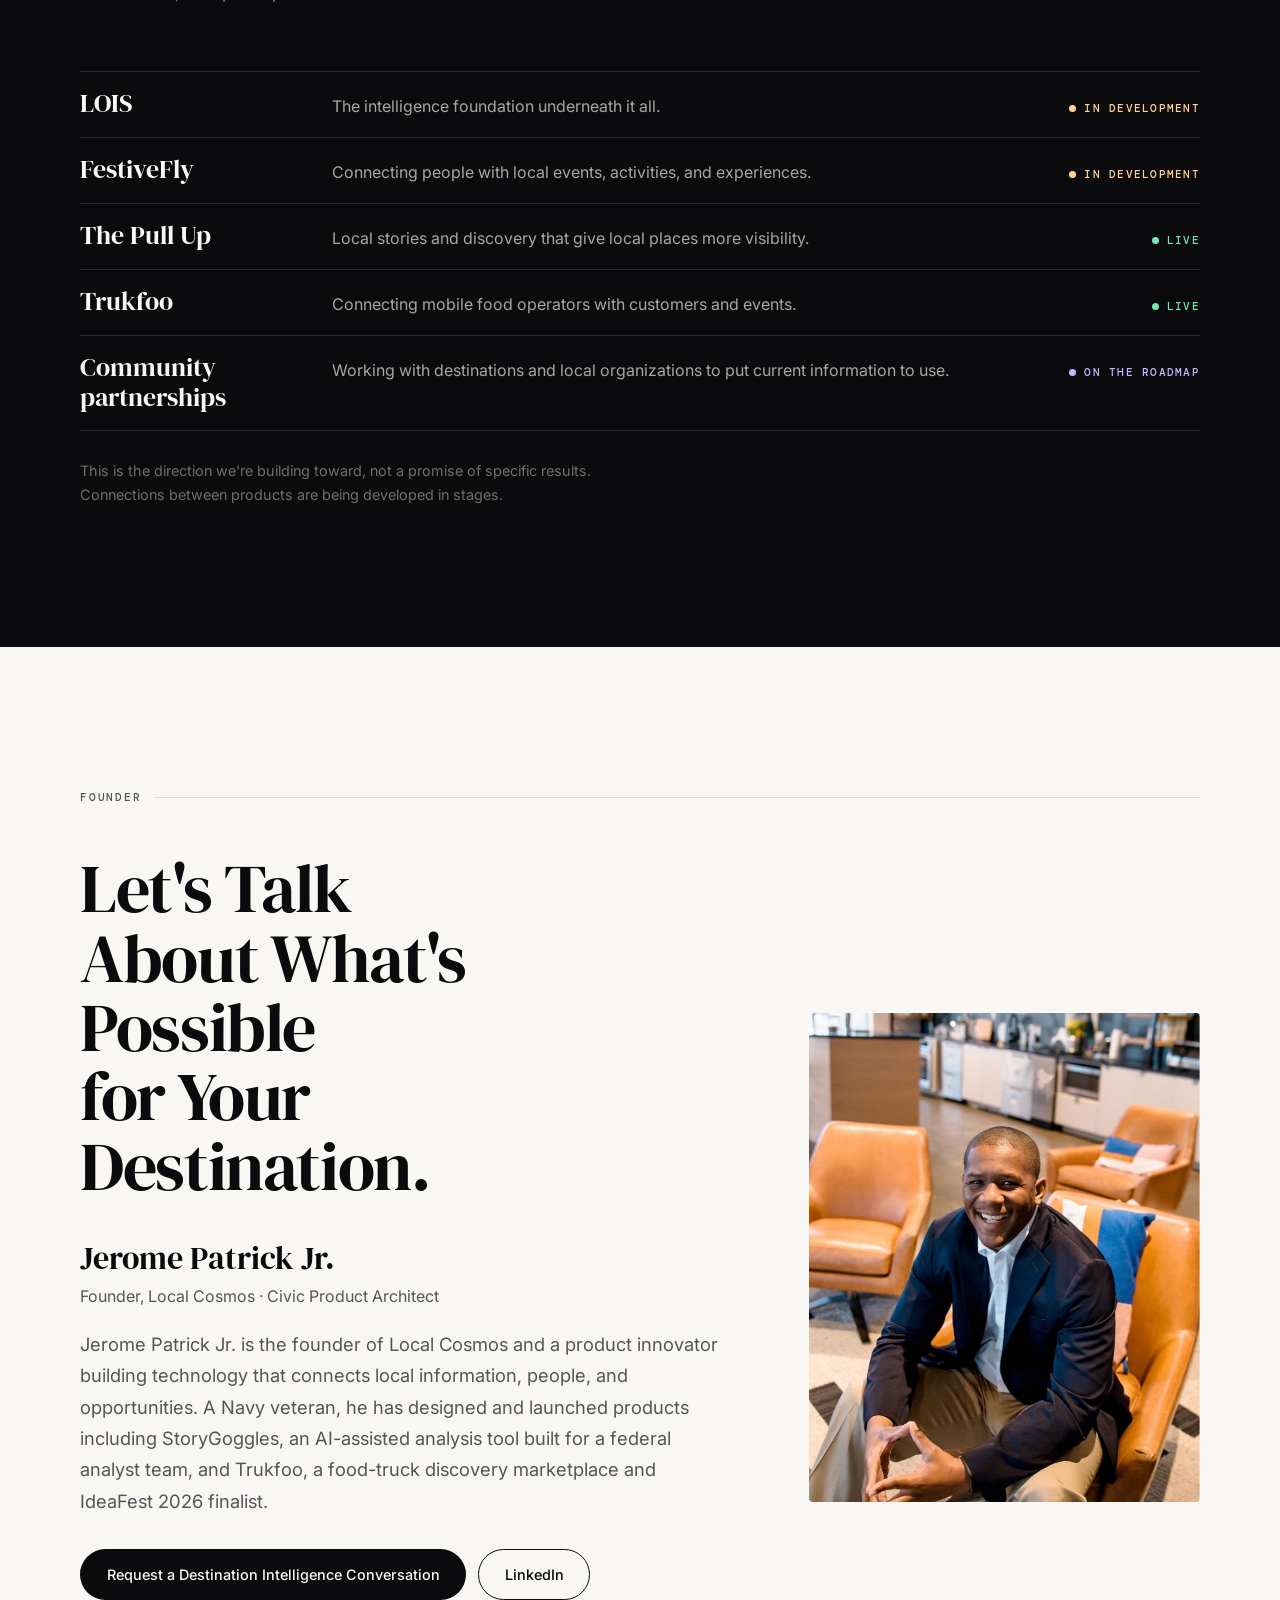
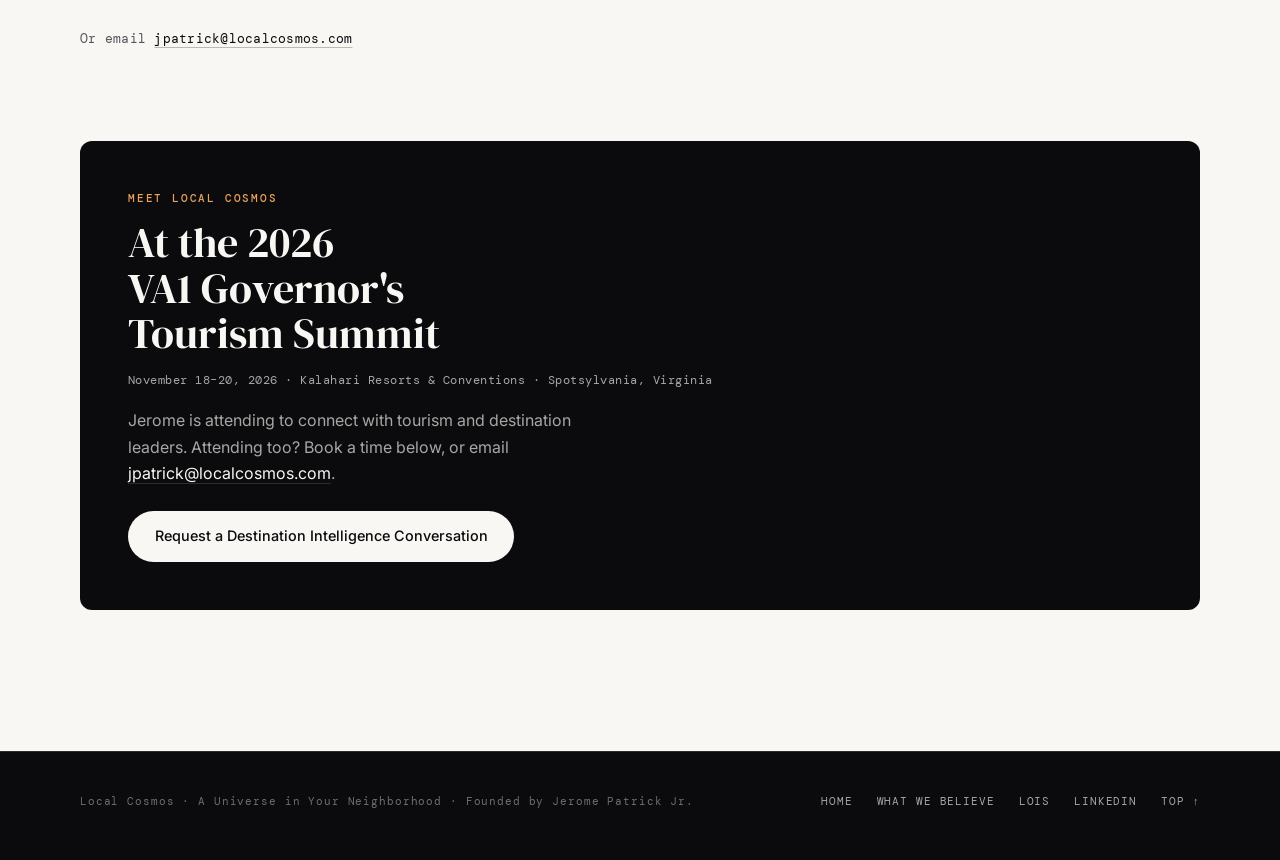
==== commit 2f056dee: "Tourism CTAs: booking page link" ====
--- a/tourism/index.html
+++ b/tourism/index.html
@@ -1,5 +1,8 @@
 <!DOCTYPE html>
 <html lang="en">
+<!-- BOOKING LINK: every "Request a Destination Intelligence Conversation" button uses
+     https://calendar.app.google/KTy6pWLTstBePkKS9 (marked data-cta="booking").
+     To change it, find and replace that URL in this file. -->
 <head>
   <meta charset="UTF-8" />
   <meta name="viewport" content="width=device-width, initial-scale=1.0" />
@@ -25,7 +28,7 @@
   <link rel="preconnect" href="https://fonts.googleapis.com" />
   <link rel="preconnect" href="https://fonts.gstatic.com" crossorigin />
   <link href="https://fonts.googleapis.com/css2?family=DM+Serif+Display:ital@0;1&family=Inter:wght@300;400;500&family=DM+Mono:wght@400;500&display=swap" rel="stylesheet" />
-  <link rel="stylesheet" href="../lc.css?v=2026-10-28" />
+  <link rel="stylesheet" href="../lc.css?v=2026-10-28b" />
 </head>
 <body>
 
@@ -70,9 +73,10 @@
         and build a more reliable foundation for local discovery and participation.
       </p>
       <div class="hero-cta">
-        <a class="btn btn-ivory" href="mailto:jpatrick@localcosmos.com?subject=Destination%20Intelligence%20Conversation&amp;body=Destination%3A%20%0A%0AWhat%20we%27re%20working%20on%20or%20running%20into%3A%20%0A%0ABest%20times%20to%20talk%3A%20%0A">Request a Destination Intelligence Conversation</a>
+        <a class="btn btn-ivory" href="https://calendar.app.google/KTy6pWLTstBePkKS9" target="_blank" rel="noopener noreferrer" data-cta="booking">Request a Destination Intelligence Conversation<span class="visually-hidden"> (opens booking page in a new tab)</span></a>
         <a class="link" href="#approach">Explore Our Approach ↓</a>
       </div>
+      <p class="cta-alt">Prefer email? <a href="mailto:jpatrick@localcosmos.com?subject=Destination%20Intelligence%20Conversation">jpatrick@localcosmos.com</a></p>
       <!-- SUMMIT (temporary): delete this paragraph after November 20, 2026 -->
       <p class="summit-pill"><a href="#summit"><span aria-hidden="true">●</span> Attending the VA1 Governor's Tourism Summit? Jerome will be there →</a></p>
       <!-- /SUMMIT -->
@@ -259,7 +263,8 @@
         </div>
       </div>
       <div class="cta-row reveal">
-        <a class="btn btn-ink" href="mailto:jpatrick@localcosmos.com?subject=Destination%20Intelligence%20Conversation&amp;body=Destination%3A%20%0A%0AWhat%20we%27re%20working%20on%20or%20running%20into%3A%20%0A%0ABest%20times%20to%20talk%3A%20%0A">Request a Destination Intelligence Conversation</a>
+        <a class="btn btn-ink" href="https://calendar.app.google/KTy6pWLTstBePkKS9" target="_blank" rel="noopener noreferrer" data-cta="booking">Request a Destination Intelligence Conversation<span class="visually-hidden"> (opens booking page in a new tab)</span></a>
+        <a class="link" href="mailto:jpatrick@localcosmos.com?subject=Destination%20Intelligence%20Conversation">Or email jpatrick@localcosmos.com</a>
       </div>
     </div>
   </section>
@@ -298,10 +303,10 @@
             Jerome Patrick Jr. is the founder of Local Cosmos and a product innovator building technology that connects local information, people, and opportunities. A Navy veteran, he has designed and launched products including StoryGoggles, an AI-assisted analysis tool built for a federal analyst team, and Trukfoo, a food-truck discovery marketplace and IdeaFest 2026 finalist.
           </p>
           <div class="founder-actions">
-            <a class="btn btn-ink" href="mailto:jpatrick@localcosmos.com?subject=Destination%20Intelligence%20Conversation&amp;body=Destination%3A%20%0A%0AWhat%20we%27re%20working%20on%20or%20running%20into%3A%20%0A%0ABest%20times%20to%20talk%3A%20%0A">Request a Destination Intelligence Conversation</a>
+            <a class="btn btn-ink" href="https://calendar.app.google/KTy6pWLTstBePkKS9" target="_blank" rel="noopener noreferrer" data-cta="booking">Request a Destination Intelligence Conversation<span class="visually-hidden"> (opens booking page in a new tab)</span></a>
             <a class="btn btn-line" href="https://linkedin.com/in/jeromepatrickjr" target="_blank" rel="noopener">LinkedIn</a>
           </div>
-          <p class="contact-email">jpatrick@localcosmos.com</p>
+          <p class="contact-email">Or email <a href="mailto:jpatrick@localcosmos.com?subject=Destination%20Intelligence%20Conversation">jpatrick@localcosmos.com</a></p>
         </div>
         <figure class="founder-photo reveal">
           <img src="../assets/jerome-patrick-jr.jpg" alt="Jerome Patrick Jr., founder of Local Cosmos" width="720" height="956" loading="lazy" decoding="async" />
@@ -313,8 +318,8 @@
         <p class="summit-eyebrow">Meet Local Cosmos</p>
         <h3 id="summit-title">At the 2026 VA1 Governor's Tourism Summit</h3>
         <p class="summit-details">November 18–20, 2026 · Kalahari Resorts &amp; Conventions · Spotsylvania, Virginia</p>
-        <p class="summit-body">Jerome is attending to connect with tourism and destination leaders. Attending too? Let's find time to talk.</p>
-        <a class="btn btn-ivory" href="mailto:jpatrick@localcosmos.com?subject=VA1%20Summit%20%E2%80%94%20Destination%20Intelligence%20Conversation&amp;body=Destination%3A%20%0A%0AWhat%20we%27re%20working%20on%20or%20running%20into%3A%20%0A%0ABest%20time%20to%20meet%20at%20the%20summit%3A%20%0A">Request a Destination Intelligence Conversation</a>
+        <p class="summit-body">Jerome is attending to connect with tourism and destination leaders. Attending too? Book a time below, or email <a href="mailto:jpatrick@localcosmos.com?subject=VA1%20Summit%20%E2%80%94%20Destination%20Intelligence%20Conversation">jpatrick@localcosmos.com</a>.</p>
+        <a class="btn btn-ivory" href="https://calendar.app.google/KTy6pWLTstBePkKS9" target="_blank" rel="noopener noreferrer" data-cta="booking">Request a Destination Intelligence Conversation<span class="visually-hidden"> (opens booking page in a new tab)</span></a>
       </aside>
       <!-- /SUMMIT -->
     </div>
--- a/lc.css
+++ b/lc.css
@@ -894,3 +894,10 @@
   letter-spacing: -0.01em; color: rgba(248, 247, 243, 0.82); max-width: 24ch; text-wrap: balance;
 }
 .hero .hero-sub { margin-top: clamp(1rem, 2.5vw, 1.5rem); color: var(--on-dark-soft); max-width: 52ch; }
+
+/* ---------- Tourism: secondary email contact next to the booking CTA ---------- */
+.cta-alt { margin-top: 1rem; font-size: 0.9rem; color: var(--on-dark-soft); }
+.cta-alt a, .summit-body a { color: var(--ivory); text-decoration: underline; text-decoration-color: var(--line-dark); text-underline-offset: 4px; }
+.cta-alt a:hover, .summit-body a:hover { text-decoration-color: var(--ivory); }
+.contact-email a { color: var(--midnight); text-decoration: underline; text-decoration-color: #BDB9AF; text-underline-offset: 4px; }
+.cta-alt a, .contact-email a { display: inline-block; padding: 0.75rem 0; }
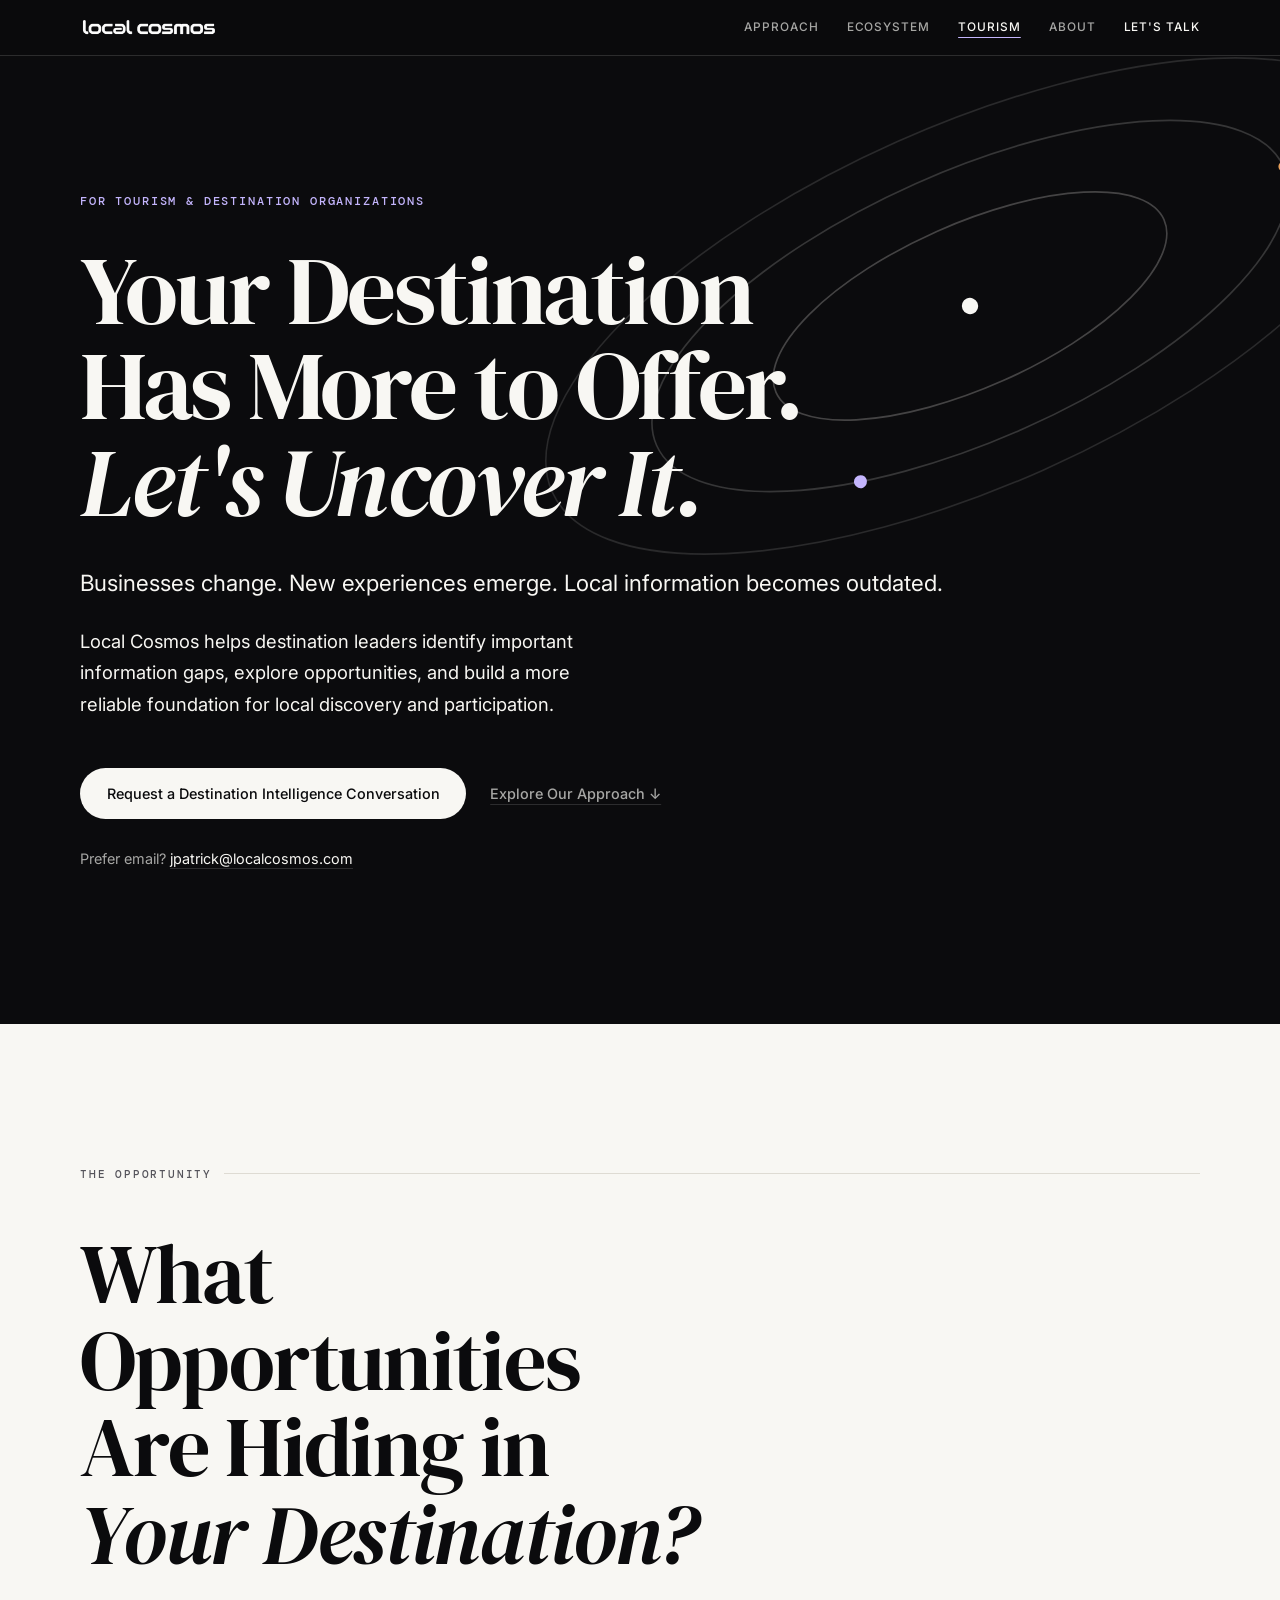
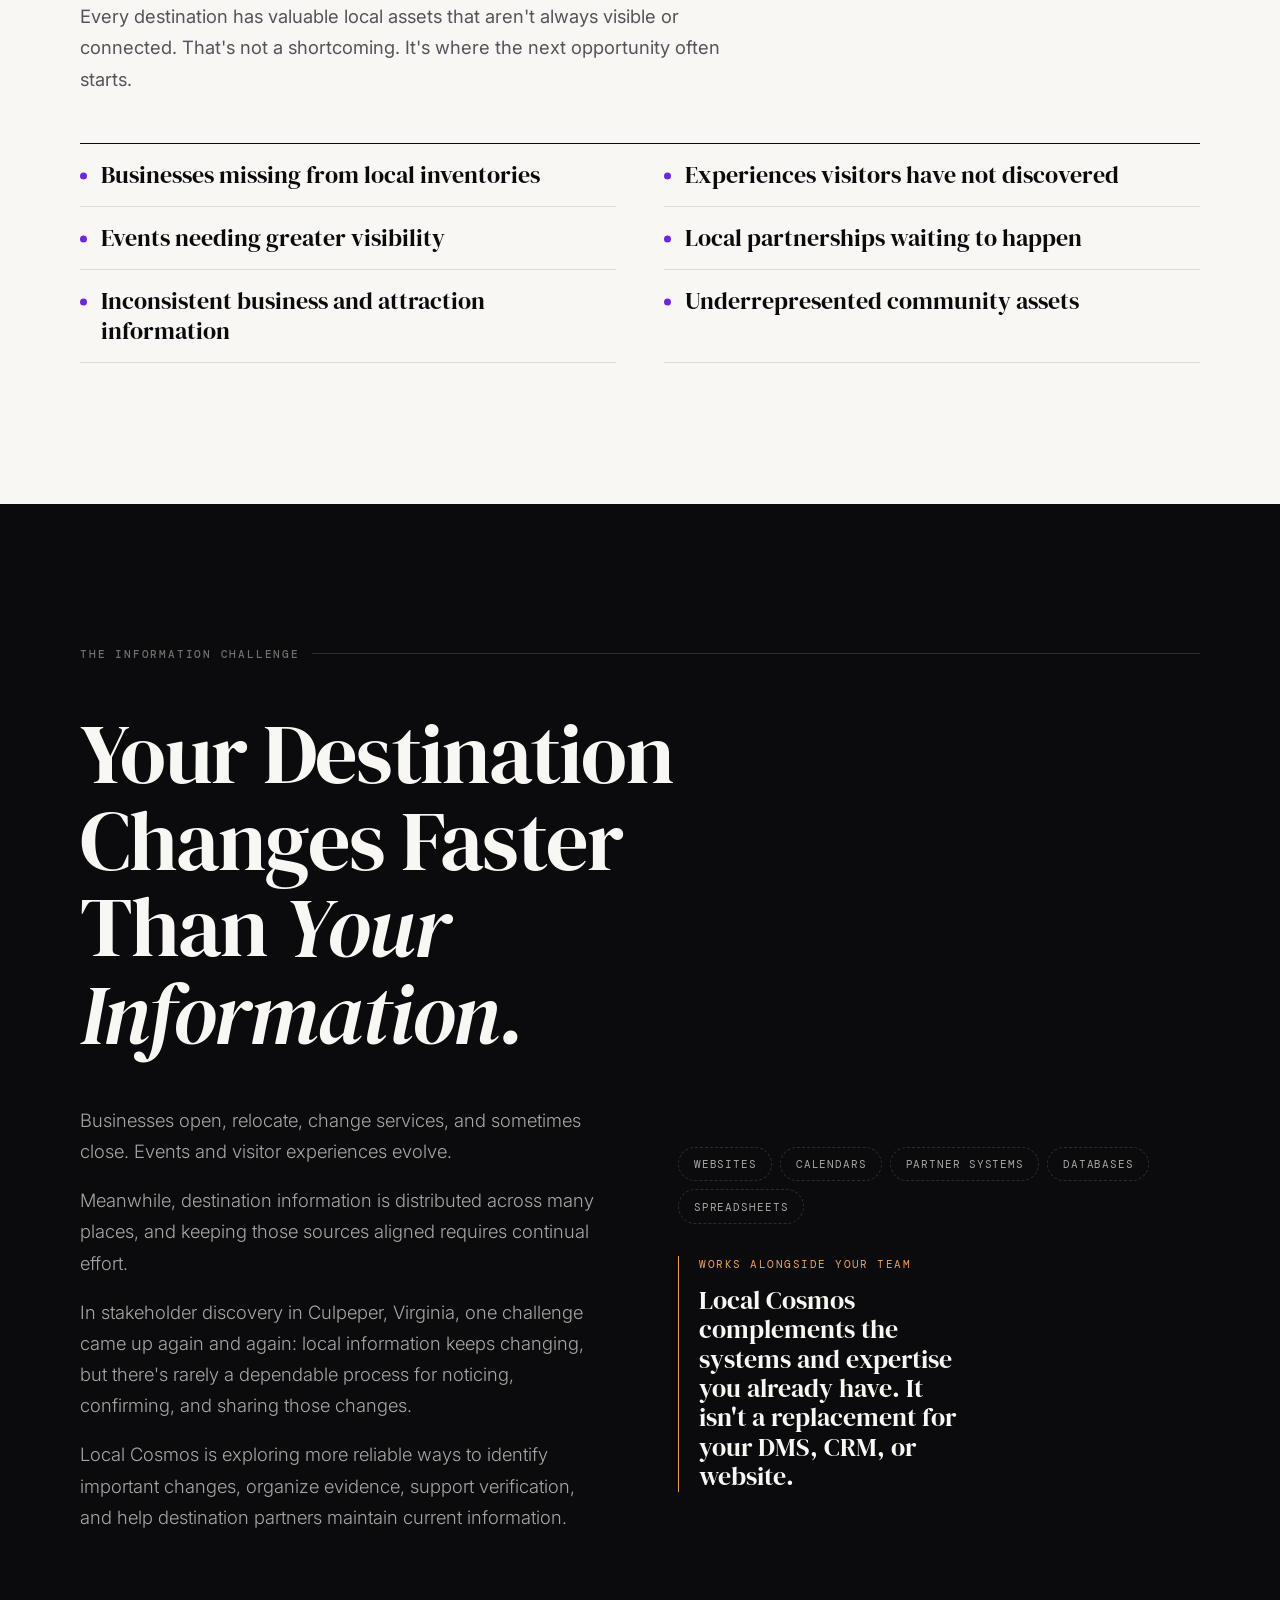
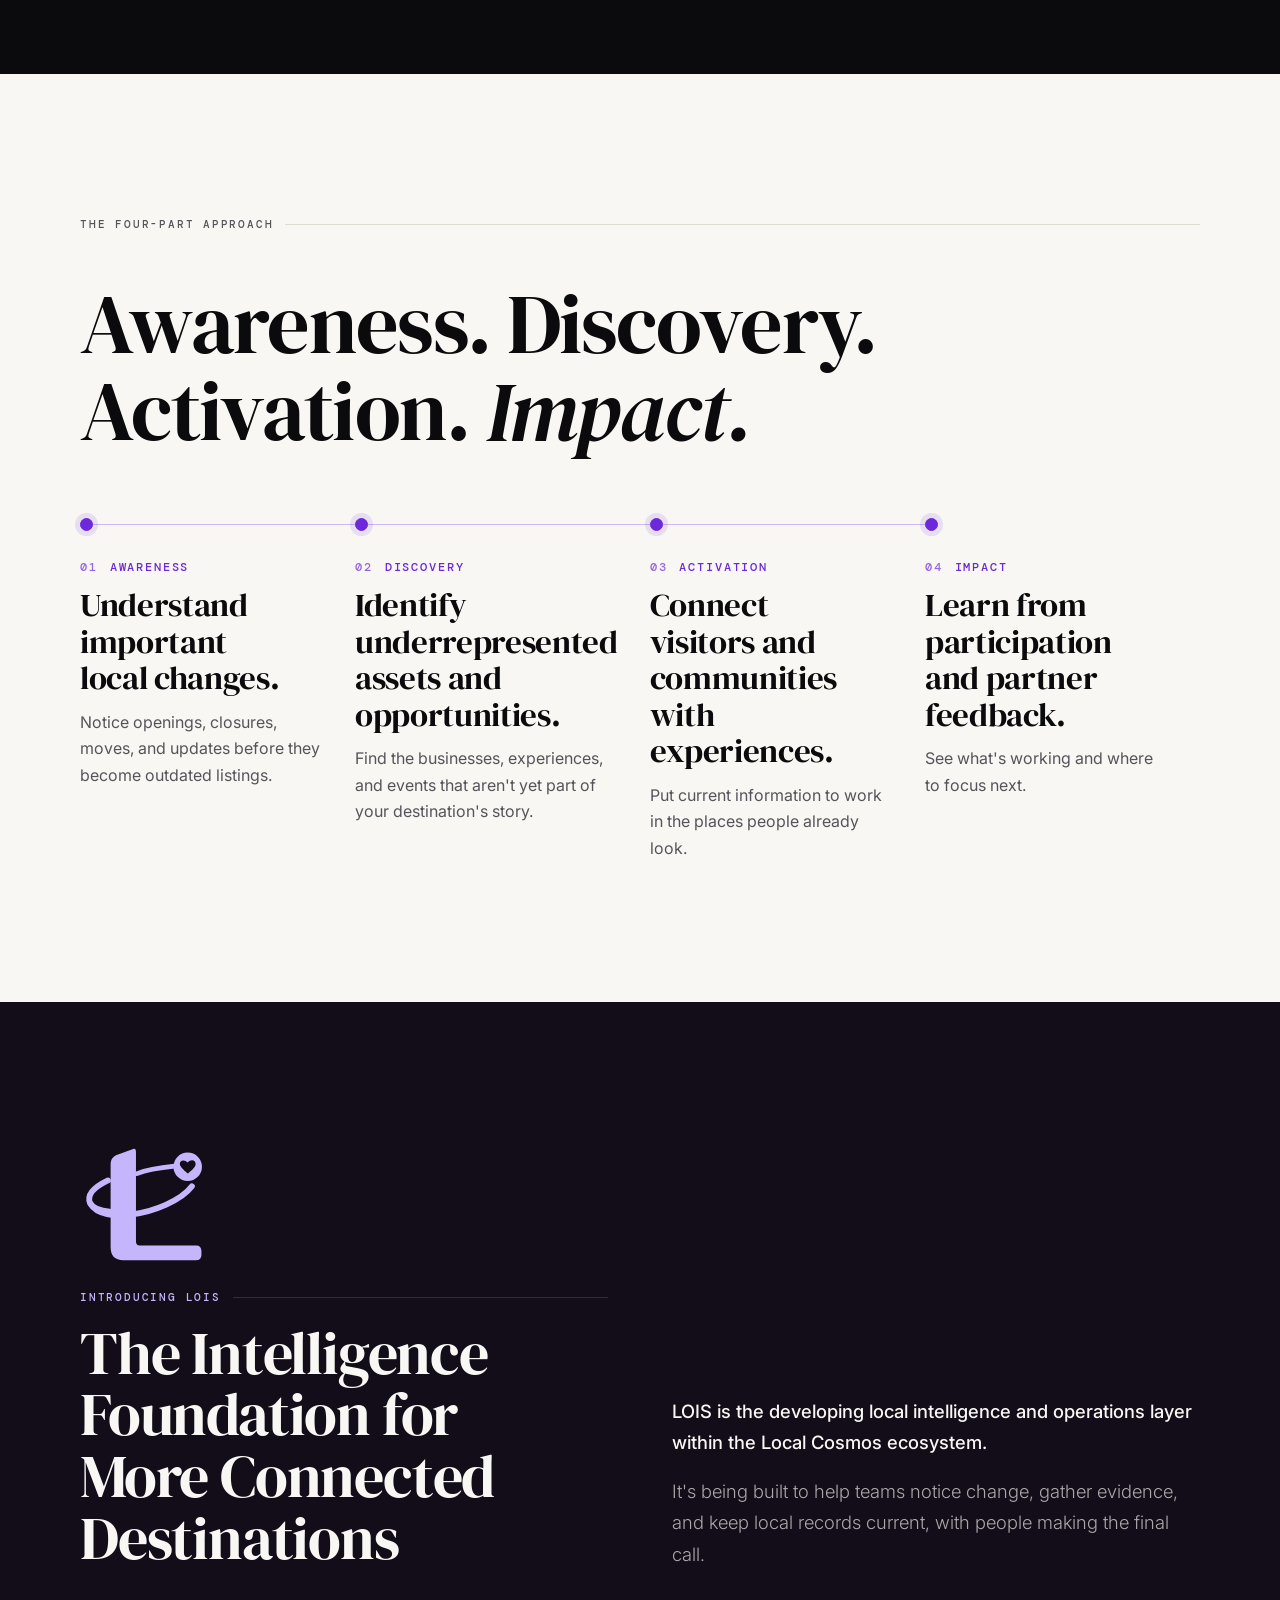
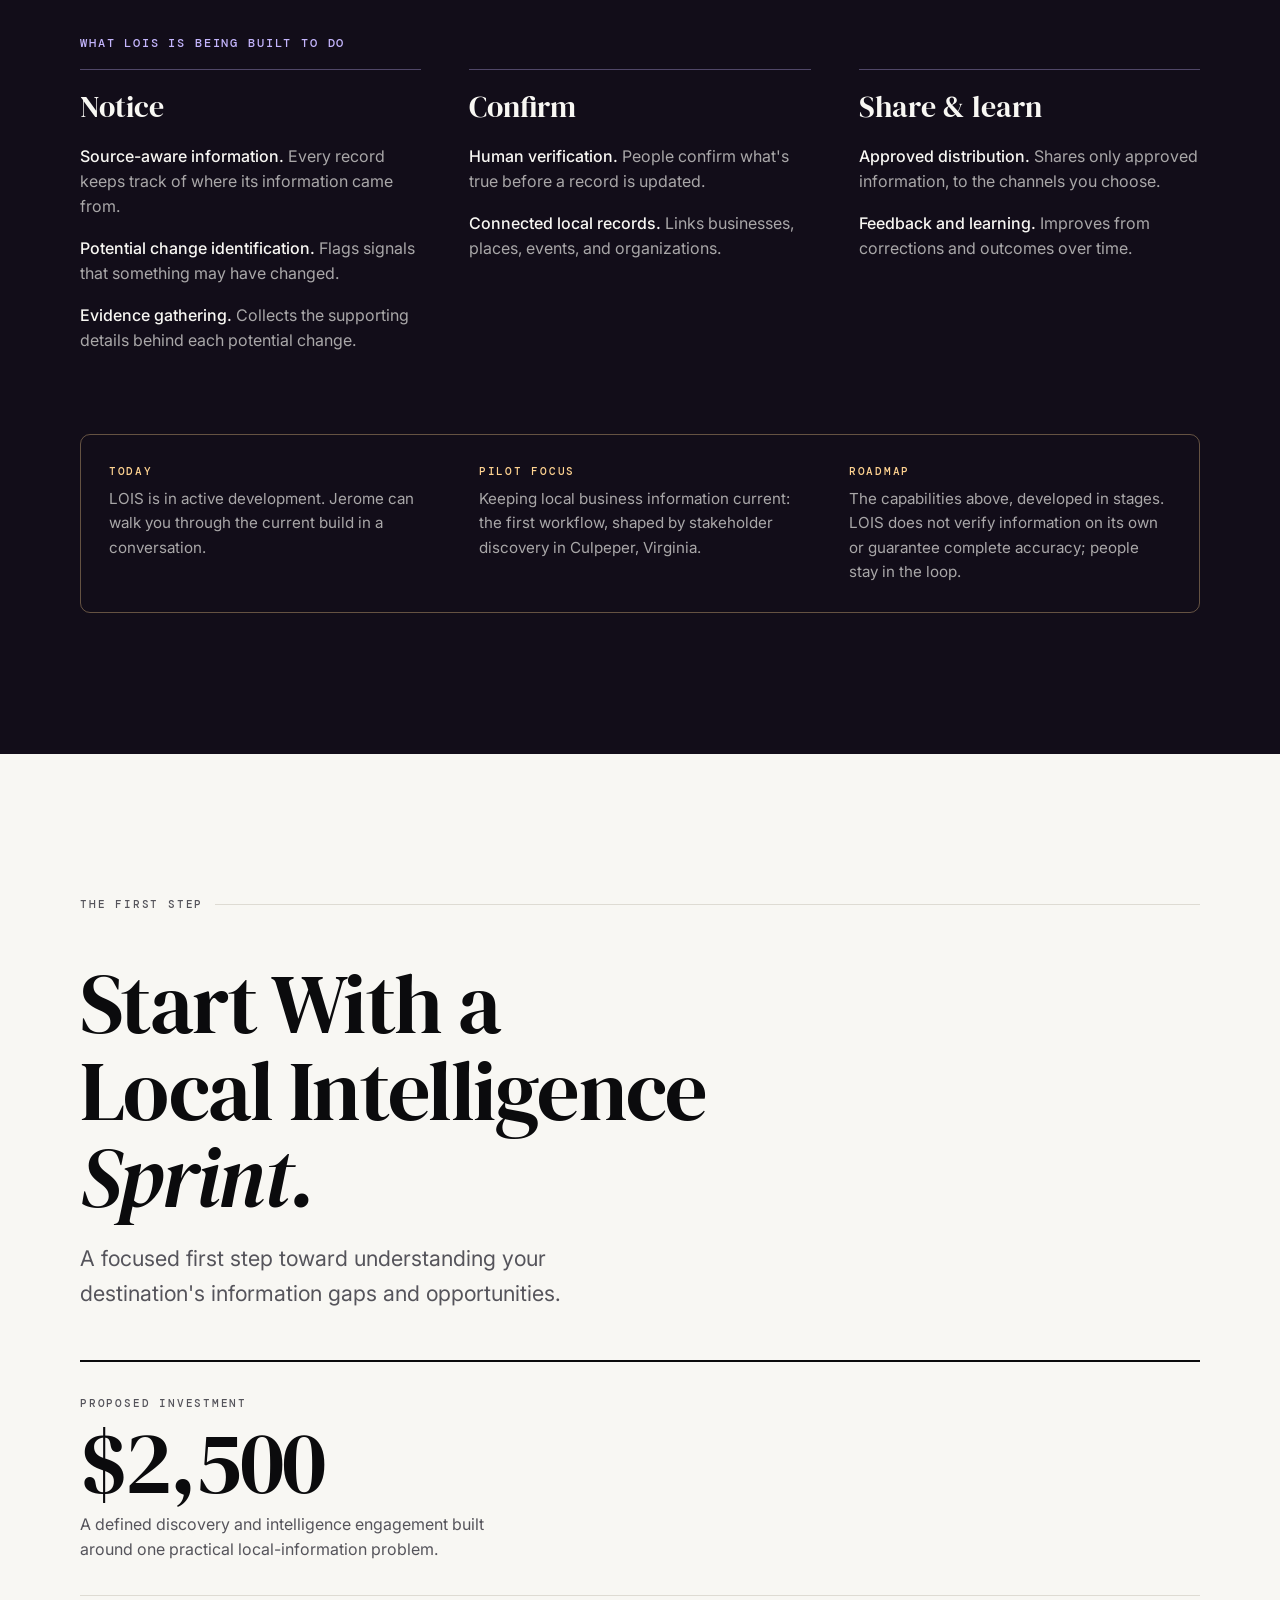
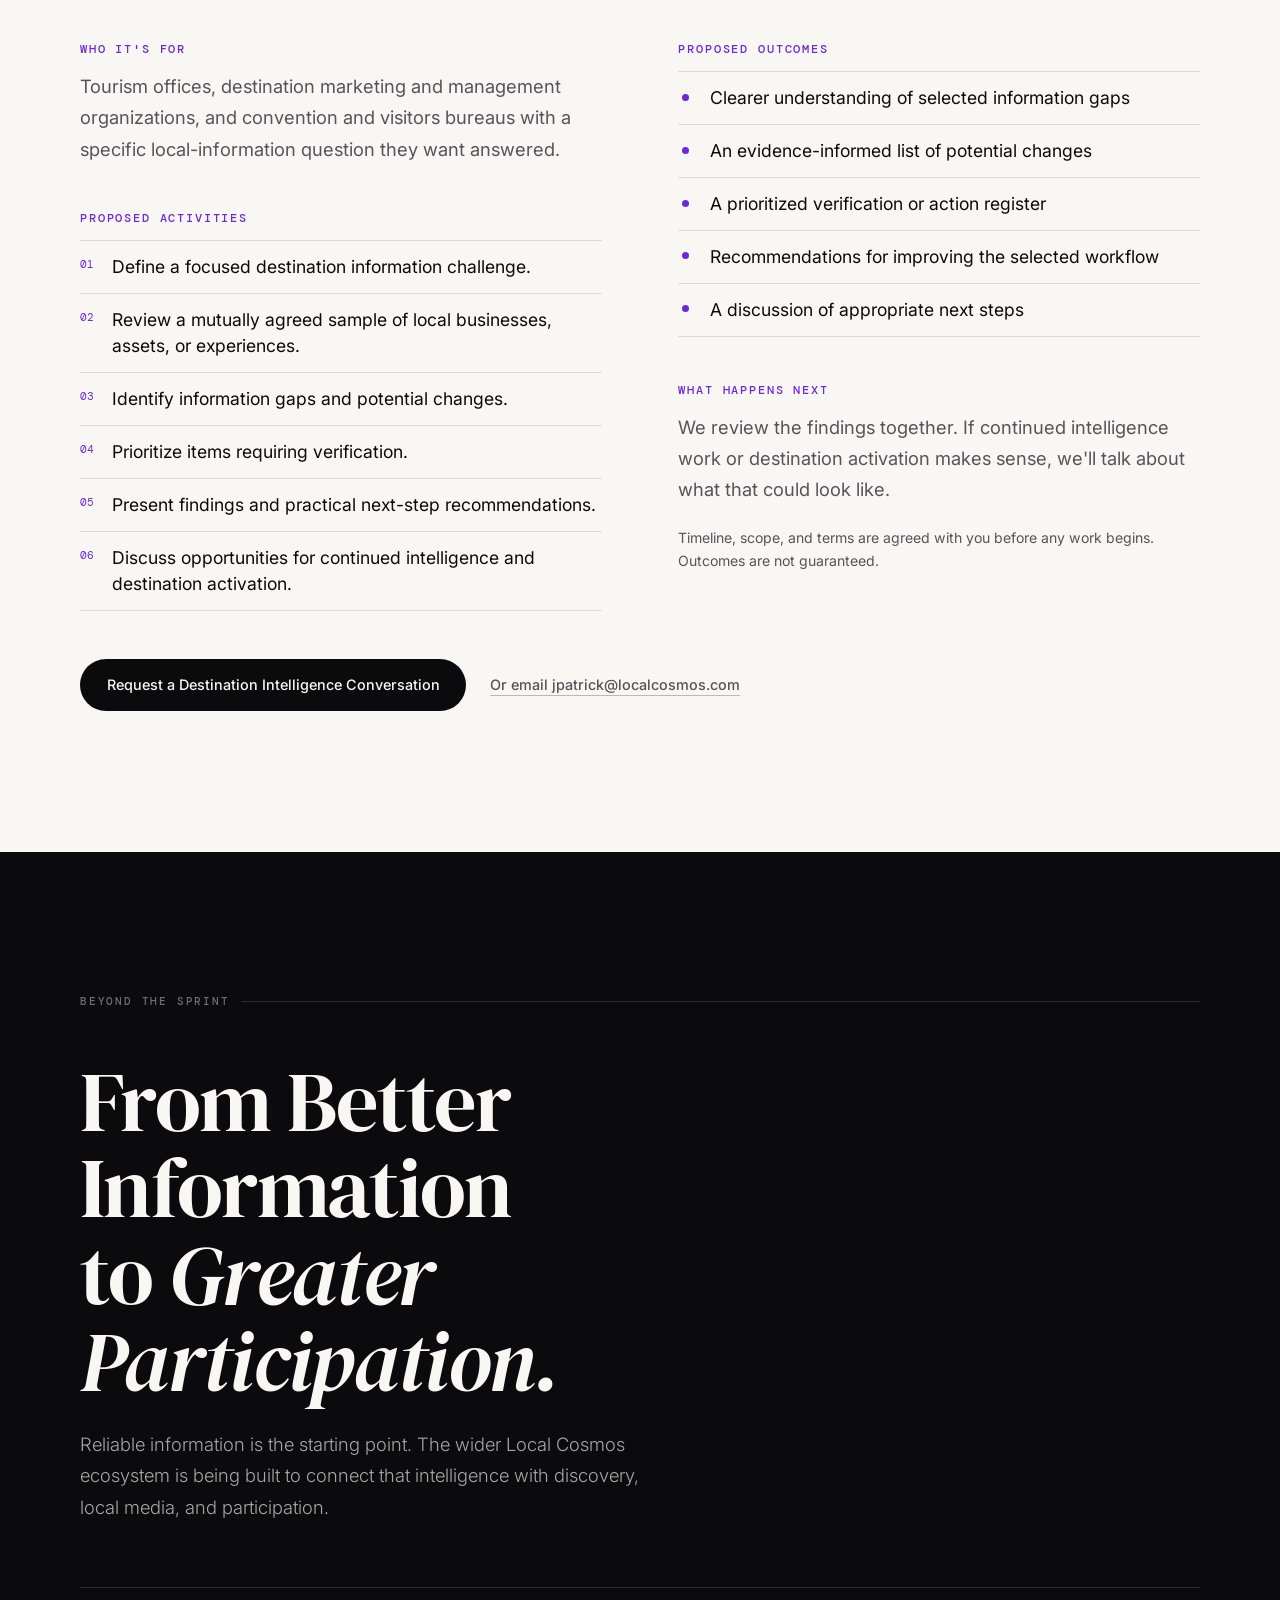
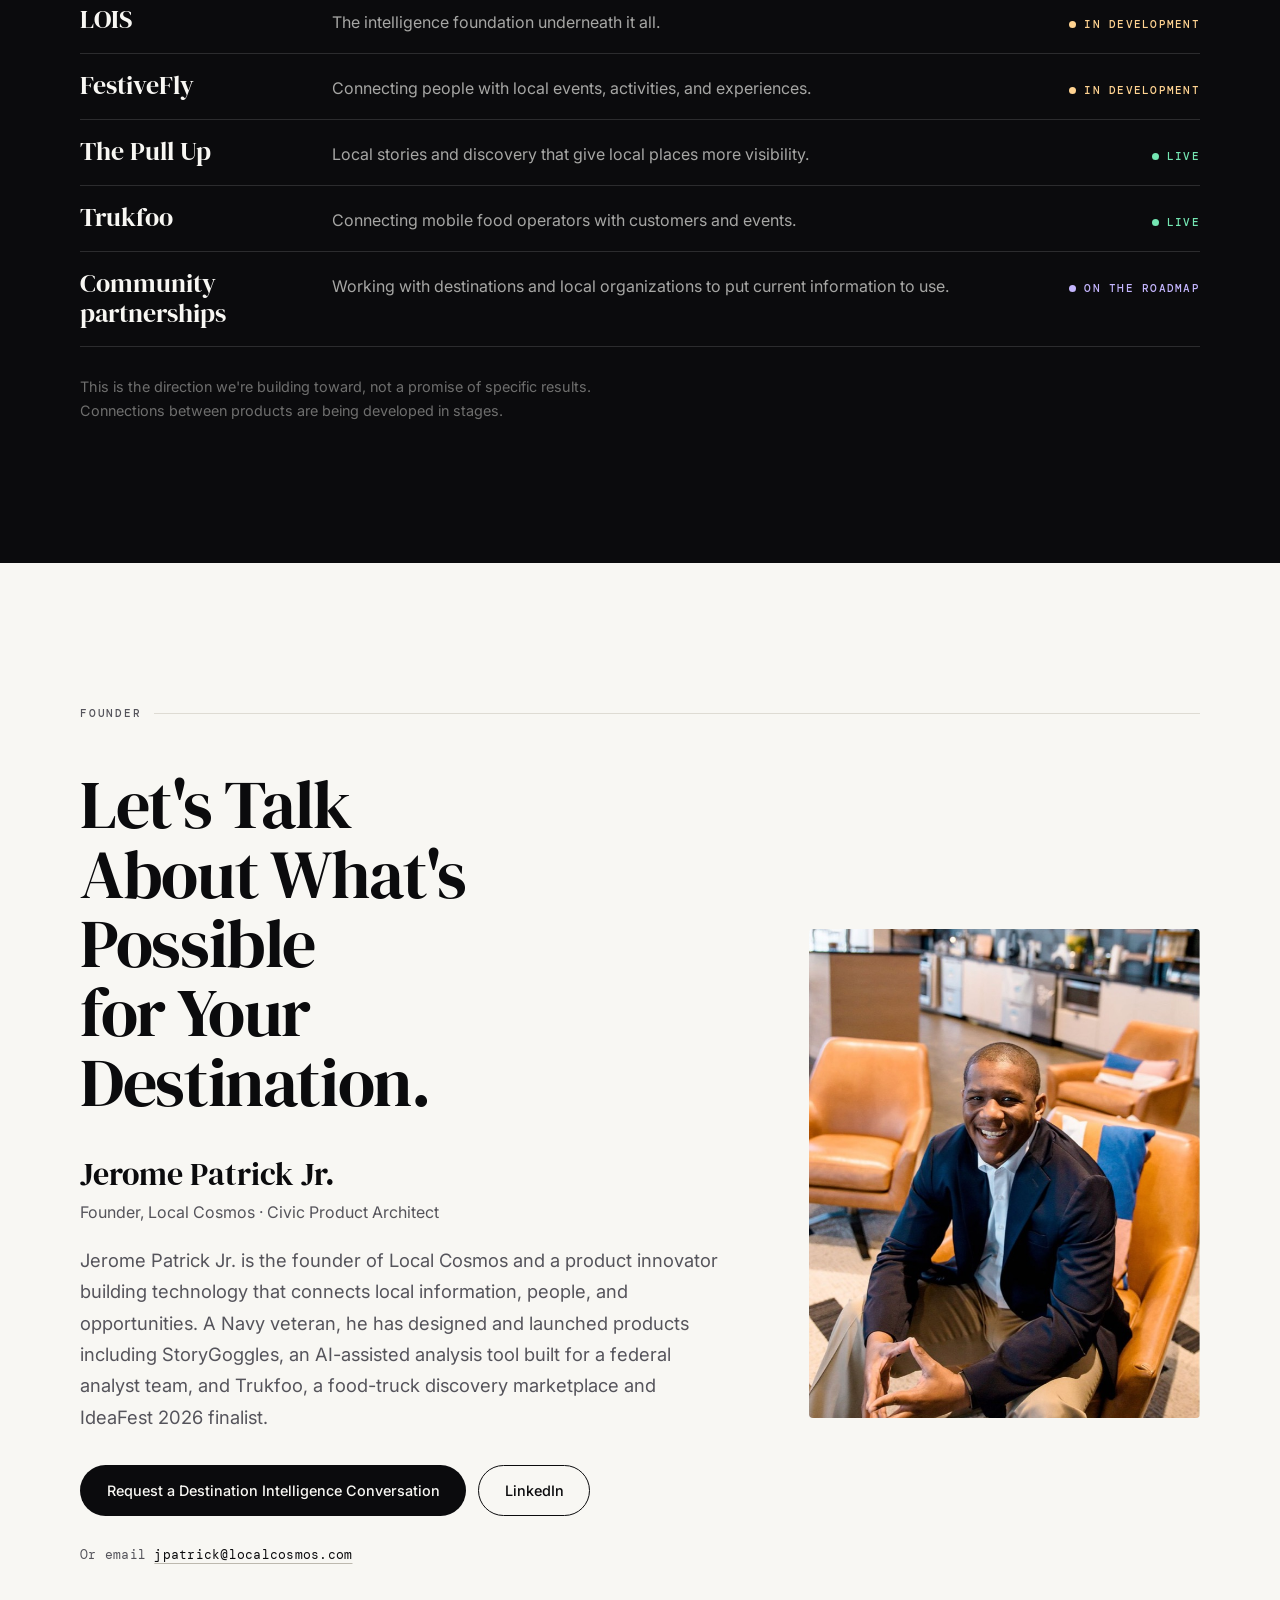
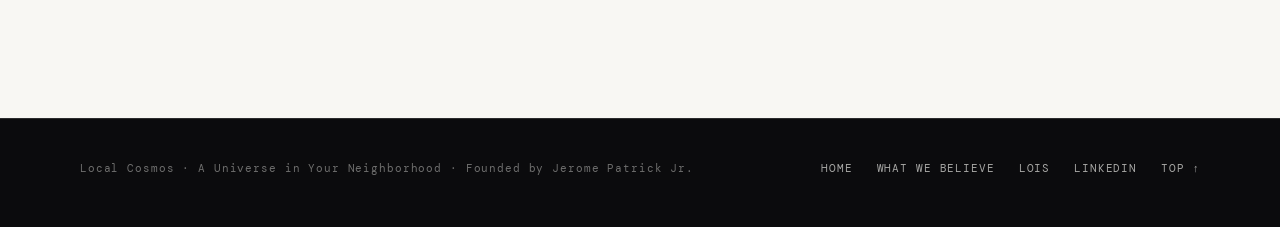
==== commit 548128dd: "Tourism: remove temporary VA1 Governor's Tourism Summit promo The summit ran November 18-20, 2026. R" ====
--- a/tourism/index.html
+++ b/tourism/index.html
@@ -77,9 +77,6 @@
         <a class="link" href="#approach">Explore Our Approach ↓</a>
       </div>
       <p class="cta-alt">Prefer email? <a href="mailto:jpatrick@localcosmos.com?subject=Destination%20Intelligence%20Conversation">jpatrick@localcosmos.com</a></p>
-      <!-- SUMMIT (temporary): delete this paragraph after November 20, 2026 -->
-      <p class="summit-pill"><a href="#summit"><span aria-hidden="true">●</span> Attending the VA1 Governor's Tourism Summit? Jerome will be there →</a></p>
-      <!-- /SUMMIT -->
     </div>
   </header>
 
@@ -288,7 +285,7 @@
     </div>
   </section>
 
-  <!-- G. FOUNDER & SUMMIT -->
+  <!-- G. FOUNDER -->
   <section class="band light" id="talk" aria-labelledby="talk-title">
     <div class="wrap">
       <p class="eyebrow">Founder</p>
@@ -312,16 +309,6 @@
           <img src="../assets/jerome-patrick-jr.jpg" alt="Jerome Patrick Jr., founder of Local Cosmos" width="720" height="956" loading="lazy" decoding="async" />
         </figure>
       </div>
-
-      <!-- SUMMIT (temporary): delete this whole <aside> after November 20, 2026 -->
-      <aside class="summit reveal" id="summit" aria-labelledby="summit-title">
-        <p class="summit-eyebrow">Meet Local Cosmos</p>
-        <h3 id="summit-title">At the 2026 VA1 Governor's Tourism Summit</h3>
-        <p class="summit-details">November 18–20, 2026 · Kalahari Resorts &amp; Conventions · Spotsylvania, Virginia</p>
-        <p class="summit-body">Jerome is attending to connect with tourism and destination leaders. Attending too? Book a time below, or email <a href="mailto:jpatrick@localcosmos.com?subject=VA1%20Summit%20%E2%80%94%20Destination%20Intelligence%20Conversation">jpatrick@localcosmos.com</a>.</p>
-        <a class="btn btn-ivory" href="https://calendar.app.google/KTy6pWLTstBePkKS9" target="_blank" rel="noopener noreferrer" data-cta="booking">Request a Destination Intelligence Conversation<span class="visually-hidden"> (opens booking page in a new tab)</span></a>
-      </aside>
-      <!-- /SUMMIT -->
     </div>
   </section>
 
--- a/lc.css
+++ b/lc.css
@@ -760,15 +760,6 @@
 .brandline .signoff { margin-top: 0; }
 
 /* ---------- Tourism ---------- */
-.summit-pill { margin-top: clamp(1.75rem, 4vw, 2.5rem); }
-.summit-pill a {
-  display: inline-flex; align-items: center; gap: 0.6rem; min-height: 44px; padding: 0.55rem 1rem;
-  border: 1px solid var(--line-dark); border-radius: 999px; text-decoration: none;
-  font-size: 0.85rem; color: var(--ivory); line-height: 1.35;
-}
-.summit-pill a span { color: var(--ember); font-size: 0.6rem; }
-.summit-pill a:hover { border-color: var(--on-dark-faint); }
-
 .opps {
   list-style: none; margin-top: clamp(2rem, 5vw, 3rem);
   display: grid; grid-template-columns: 1fr; column-gap: 3rem; border-top: 1px solid var(--midnight);
@@ -852,16 +843,6 @@
   .roadmap li { grid-template-columns: 220px 1fr auto; gap: 2rem; align-items: baseline; }
 }
 
-.summit {
-  margin-top: clamp(3rem, 8vw, 5rem); padding: clamp(1.75rem, 5vw, 3rem);
-  background: var(--midnight); color: var(--ivory); border-radius: 12px;
-}
-.summit-eyebrow { font-family: var(--mono); font-size: 0.7rem; font-weight: 500; letter-spacing: 0.16em; text-transform: uppercase; color: var(--ember); }
-.summit h3 { margin-top: 0.75rem; font-family: var(--serif); font-size: clamp(1.7rem, 4vw, 2.6rem); line-height: 1.1; max-width: 22ch; text-wrap: balance; }
-.summit-details { margin-top: 0.9rem; font-family: var(--mono); font-size: 0.78rem; letter-spacing: 0.04em; color: var(--on-dark-soft); line-height: 1.6; }
-.summit-body { margin: 1rem 0 1.5rem; color: var(--on-dark-soft); max-width: 50ch; line-height: 1.65; }
-.summit a:focus-visible { outline-color: var(--lavender); }
-
 /* ---------- Home: tourism invitation ---------- */
 .invite {
   margin-top: clamp(3rem, 7vw, 4.5rem); padding: clamp(1.75rem, 5vw, 2.75rem);
@@ -897,7 +878,7 @@
 
 /* ---------- Tourism: secondary email contact next to the booking CTA ---------- */
 .cta-alt { margin-top: 1rem; font-size: 0.9rem; color: var(--on-dark-soft); }
-.cta-alt a, .summit-body a { color: var(--ivory); text-decoration: underline; text-decoration-color: var(--line-dark); text-underline-offset: 4px; }
-.cta-alt a:hover, .summit-body a:hover { text-decoration-color: var(--ivory); }
+.cta-alt a { color: var(--ivory); text-decoration: underline; text-decoration-color: var(--line-dark); text-underline-offset: 4px; }
+.cta-alt a:hover { text-decoration-color: var(--ivory); }
 .contact-email a { color: var(--midnight); text-decoration: underline; text-decoration-color: #BDB9AF; text-underline-offset: 4px; }
 .cta-alt a, .contact-email a { display: inline-block; padding: 0.75rem 0; }
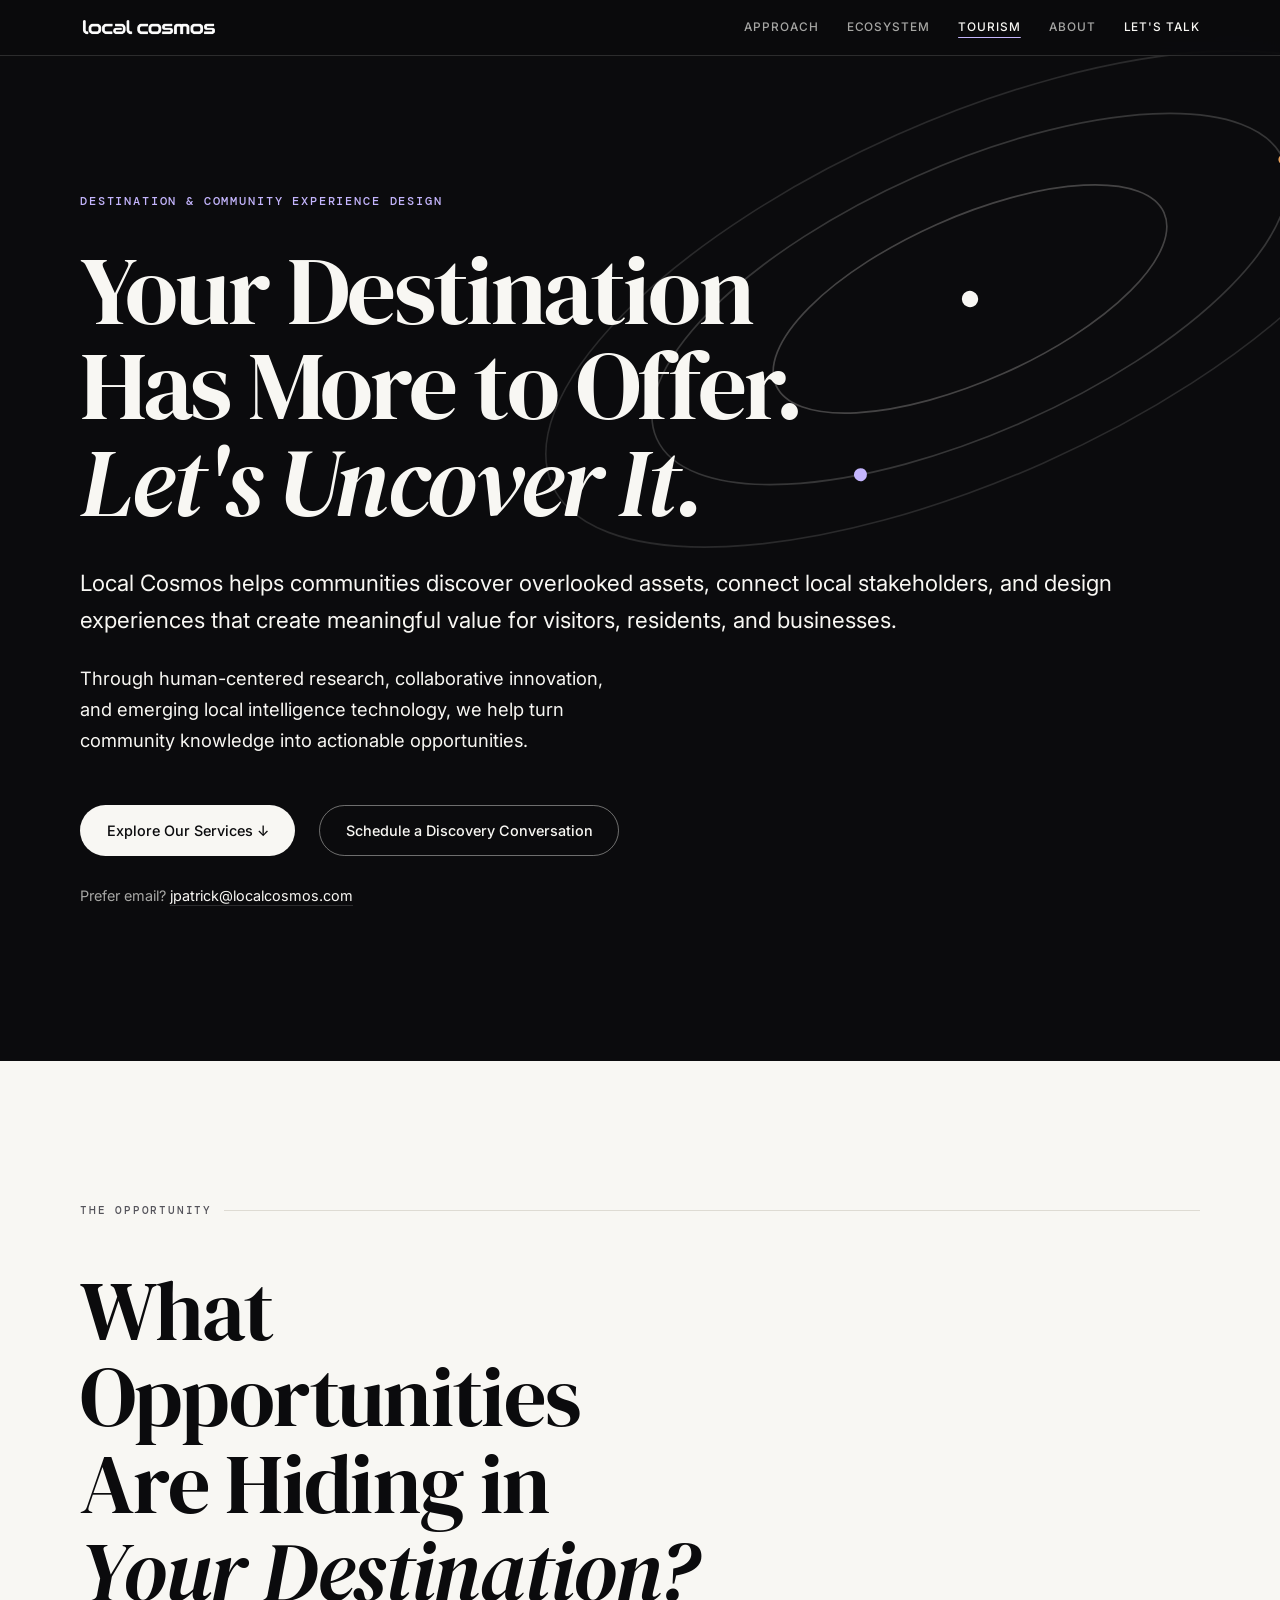
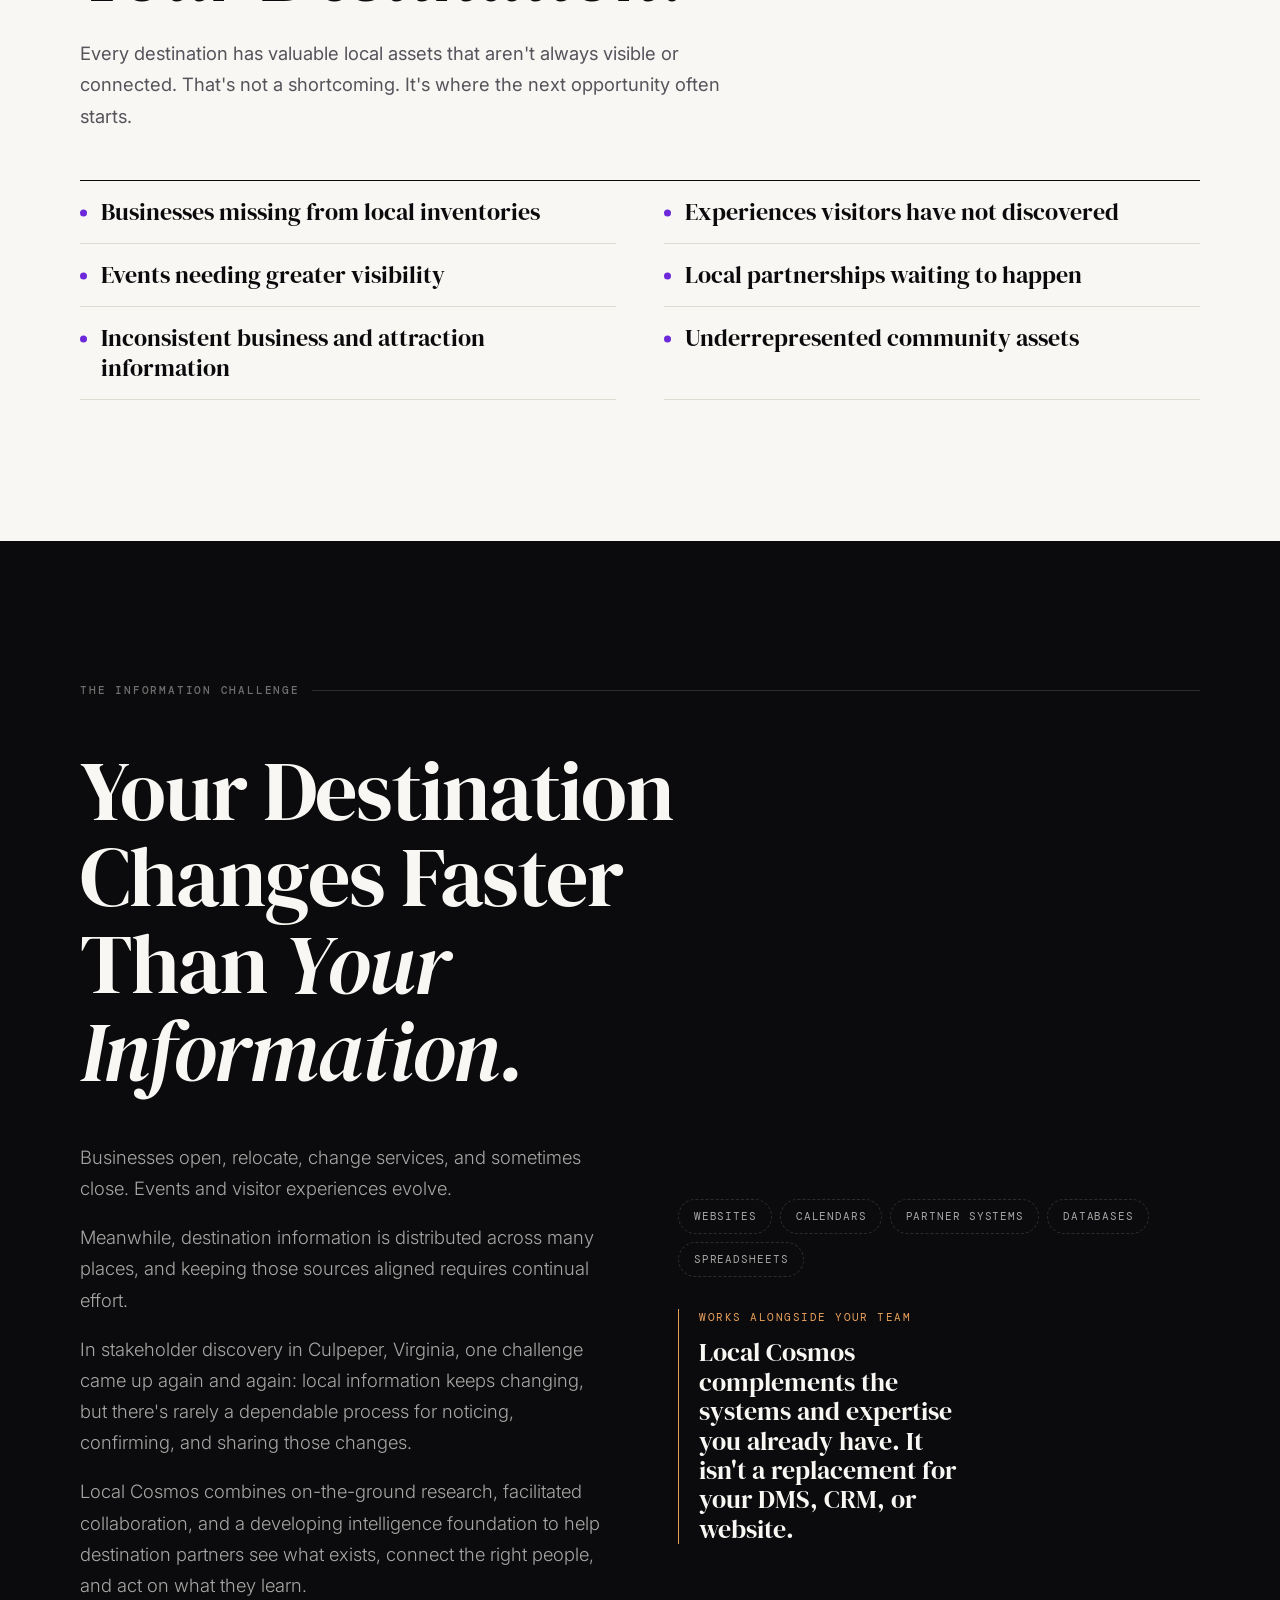
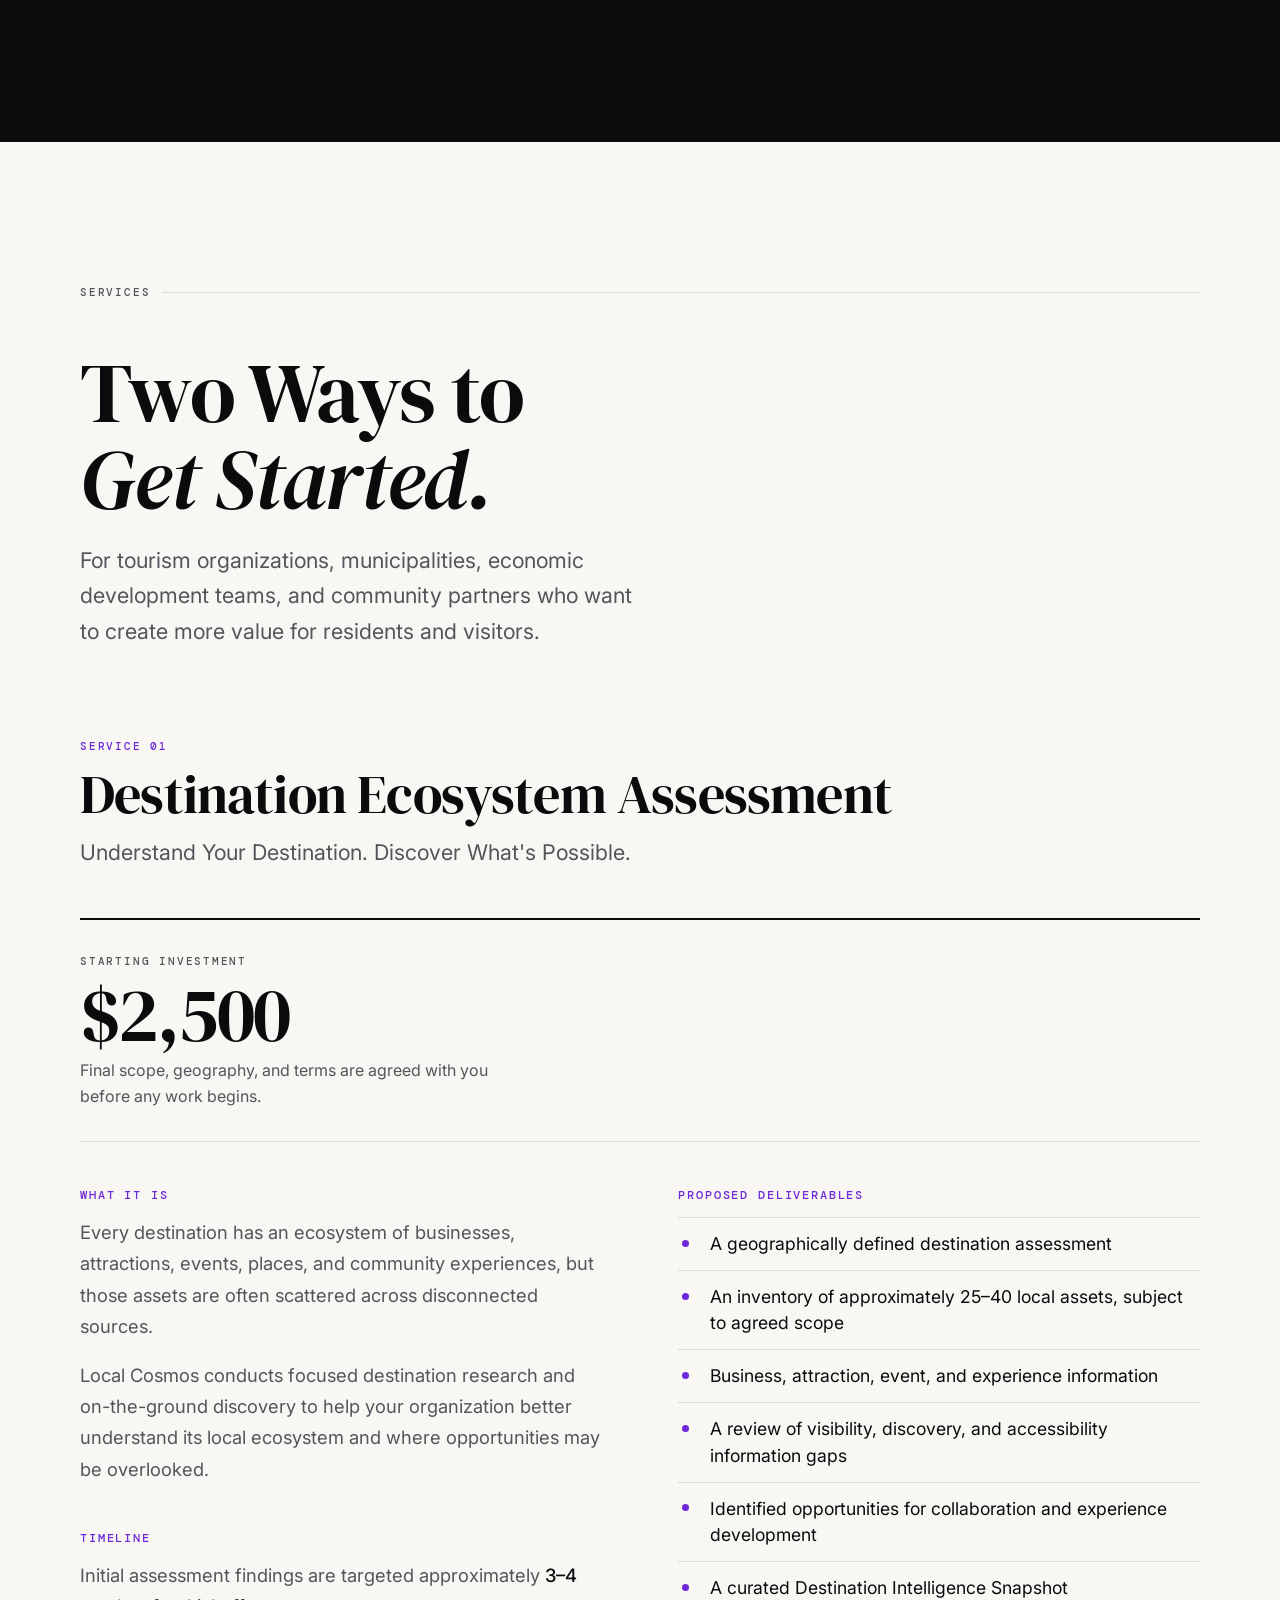
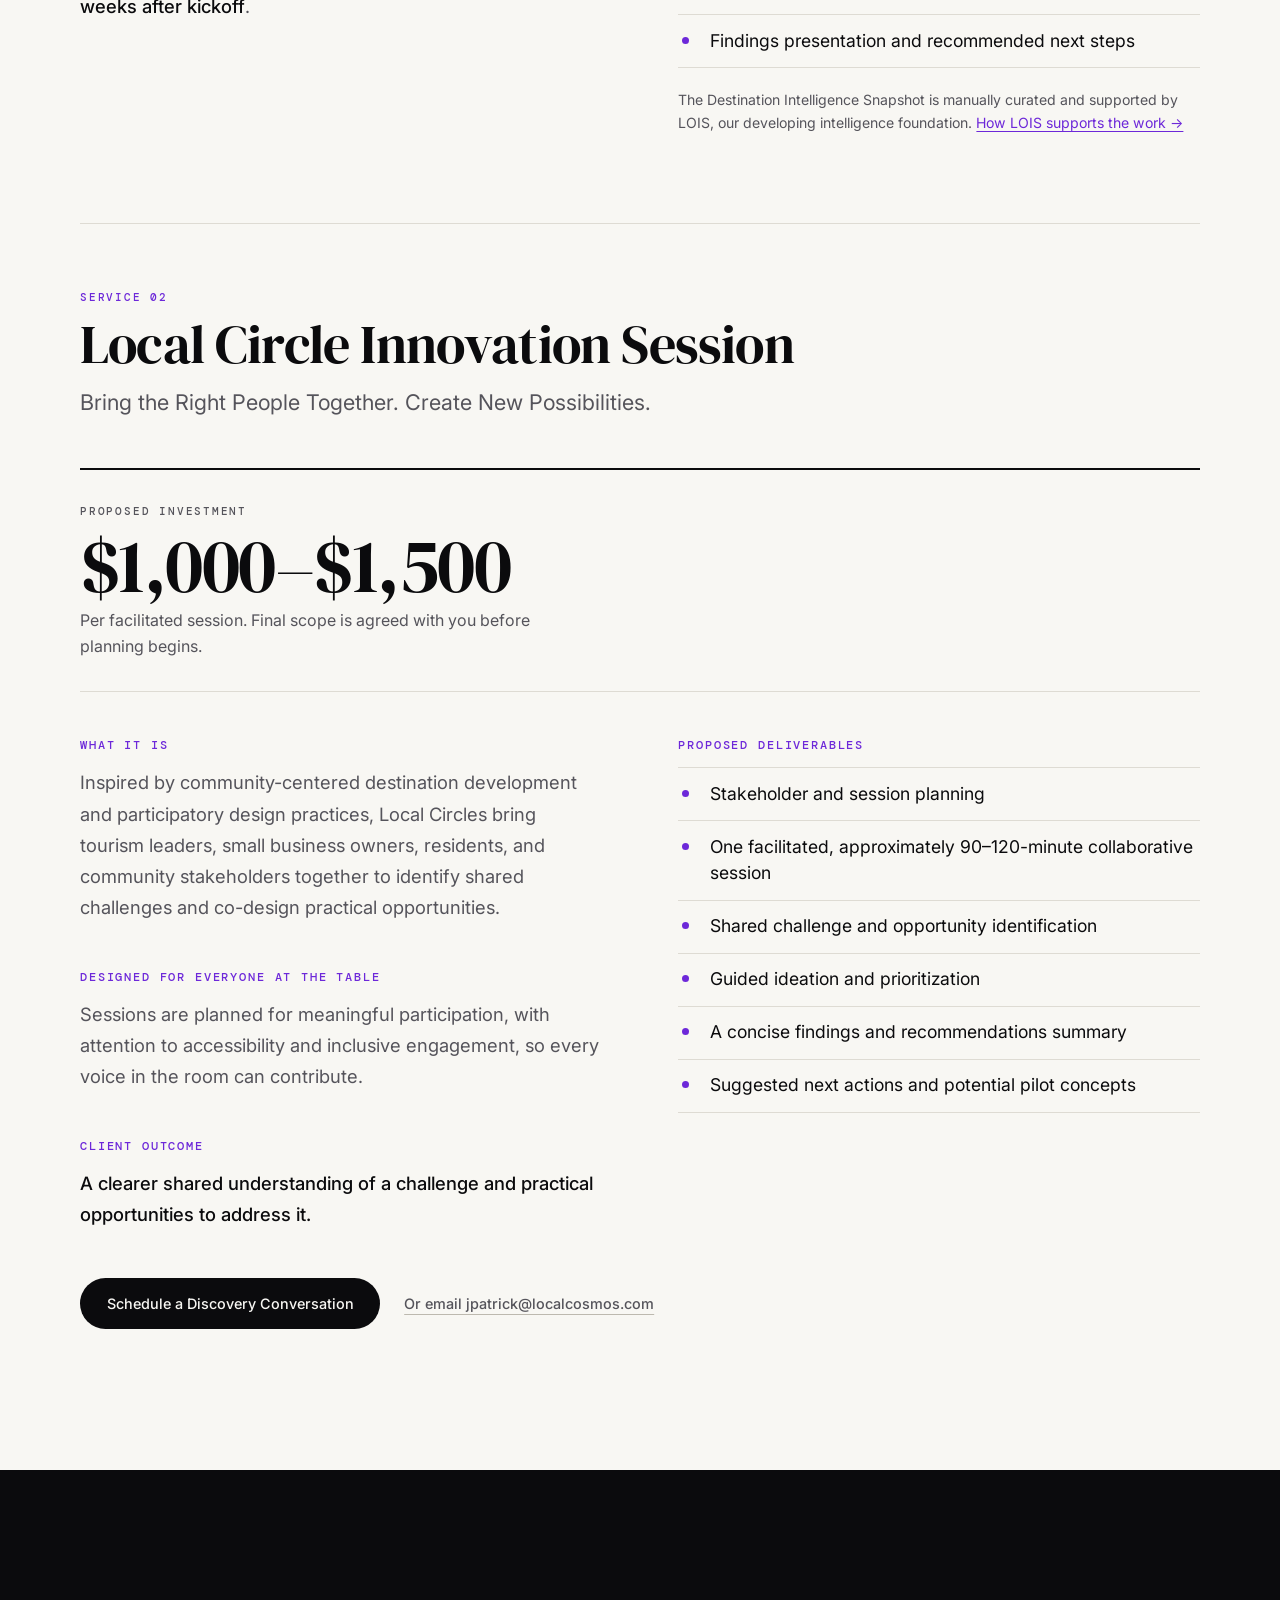
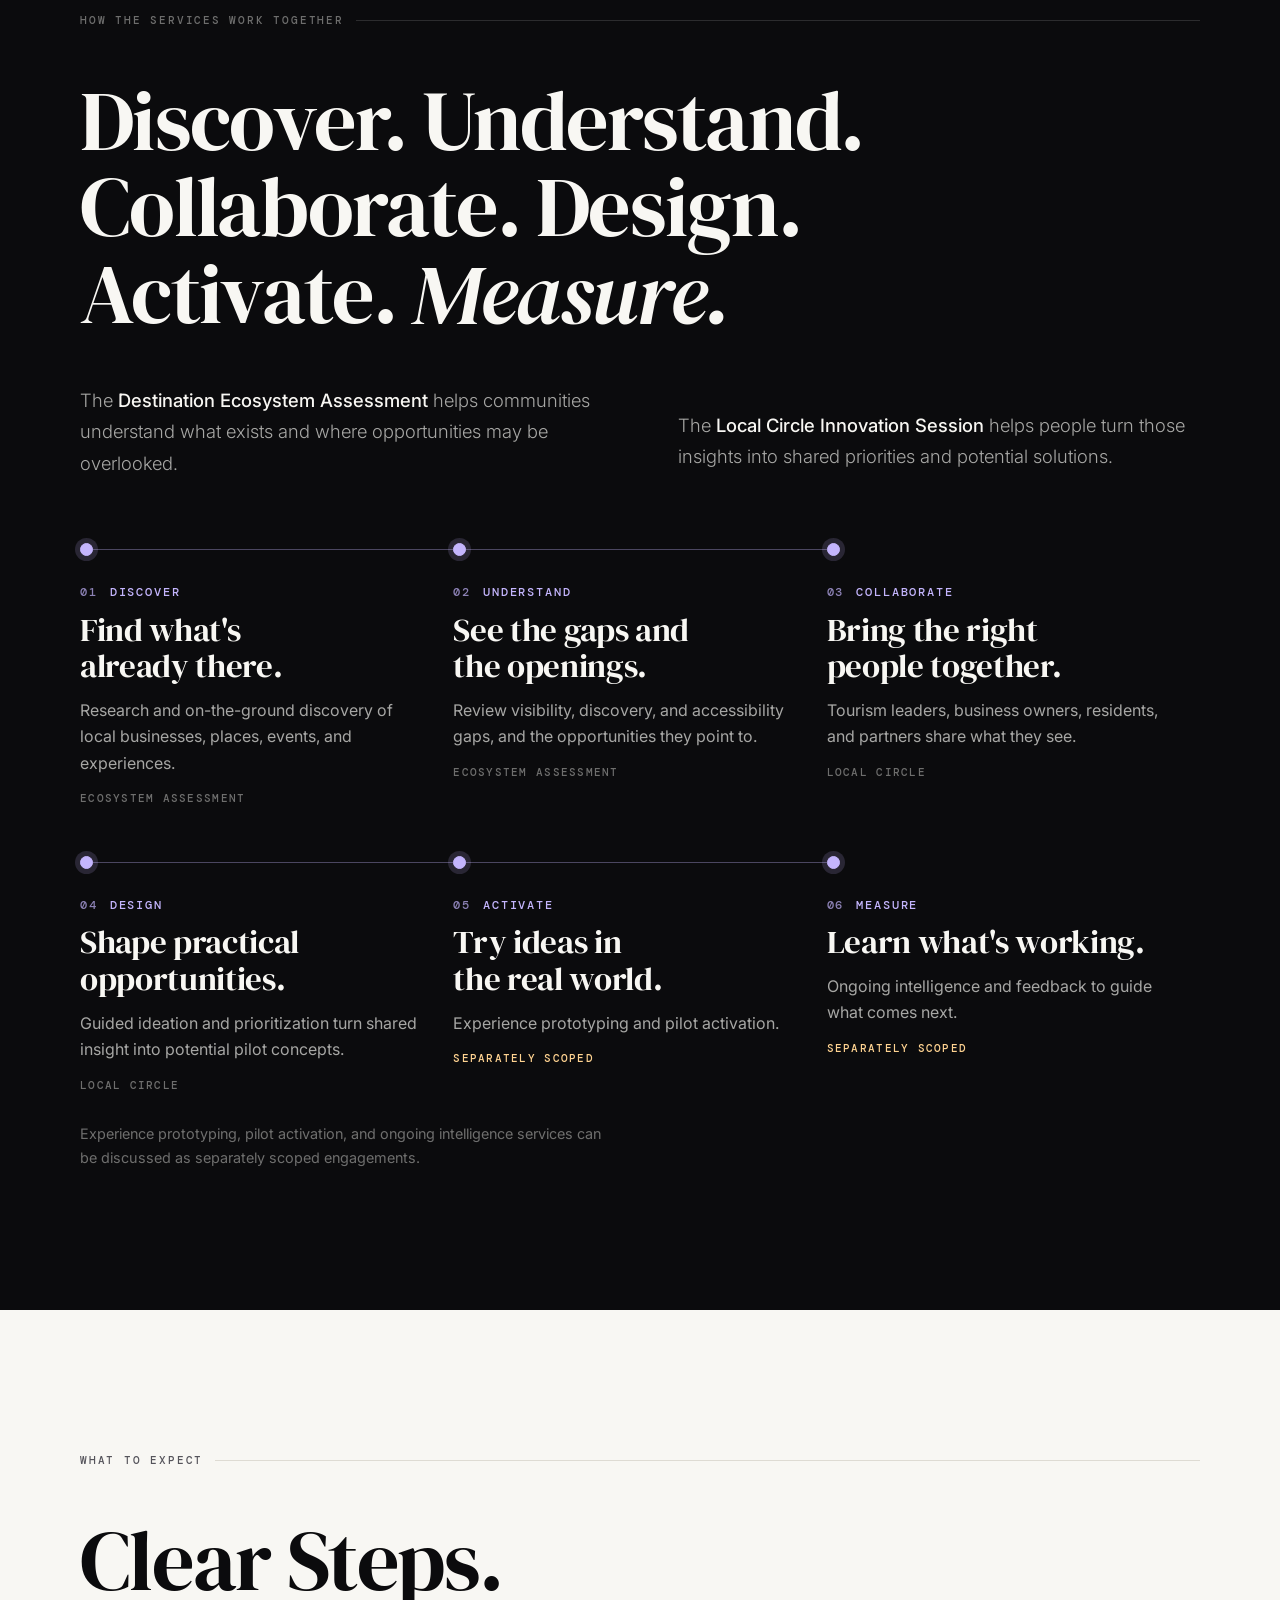
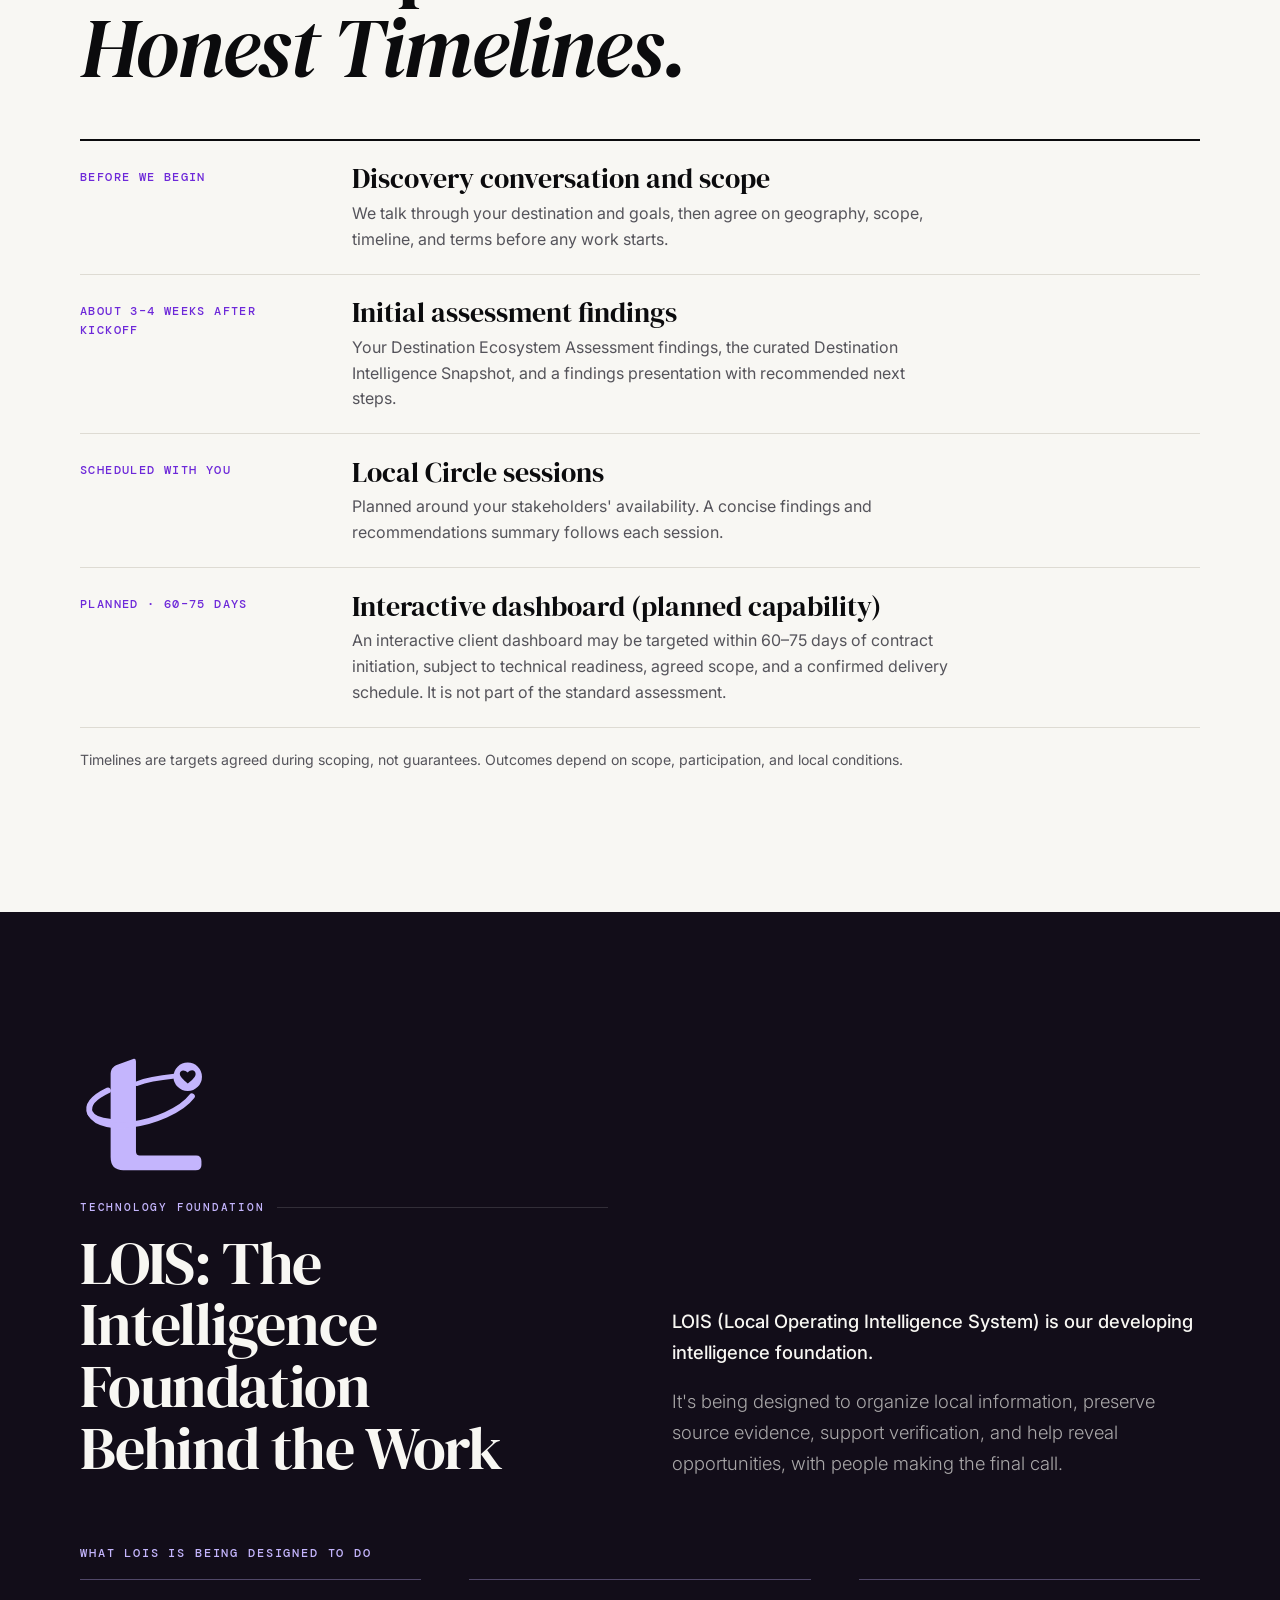
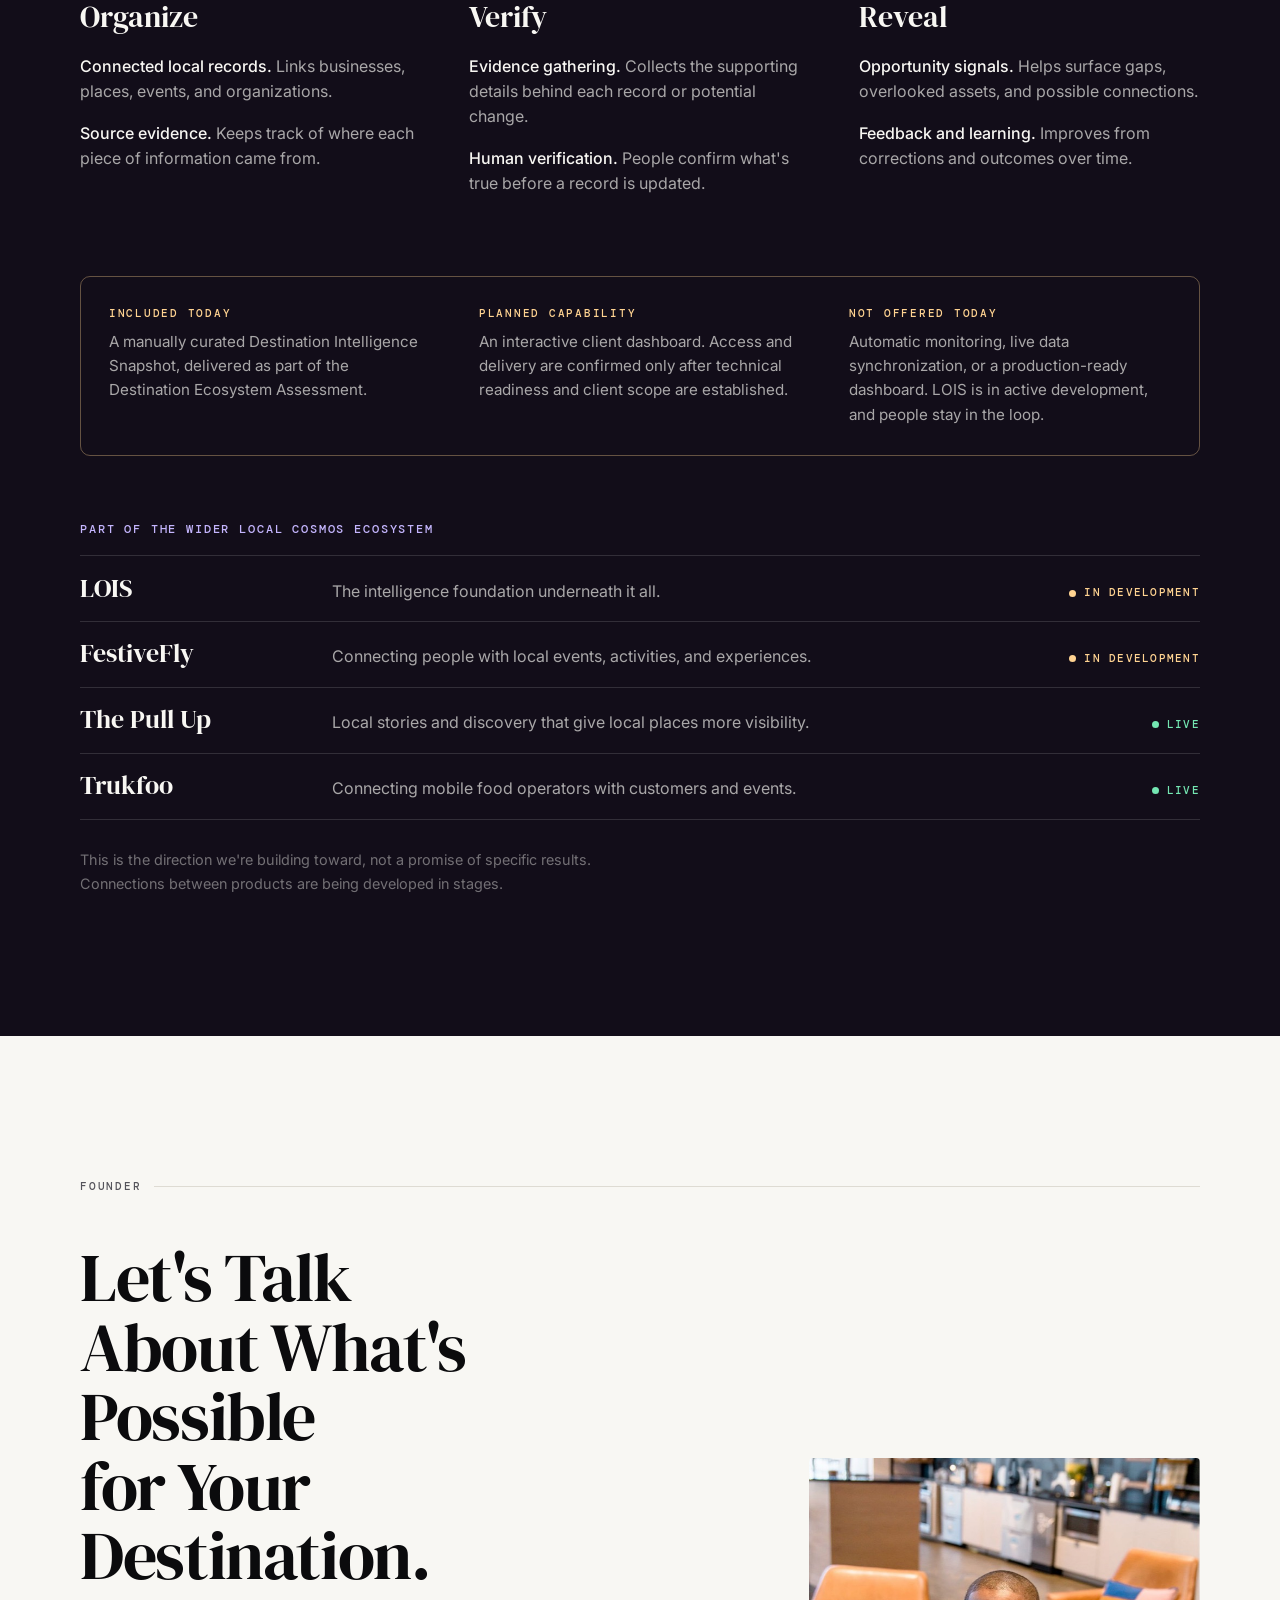
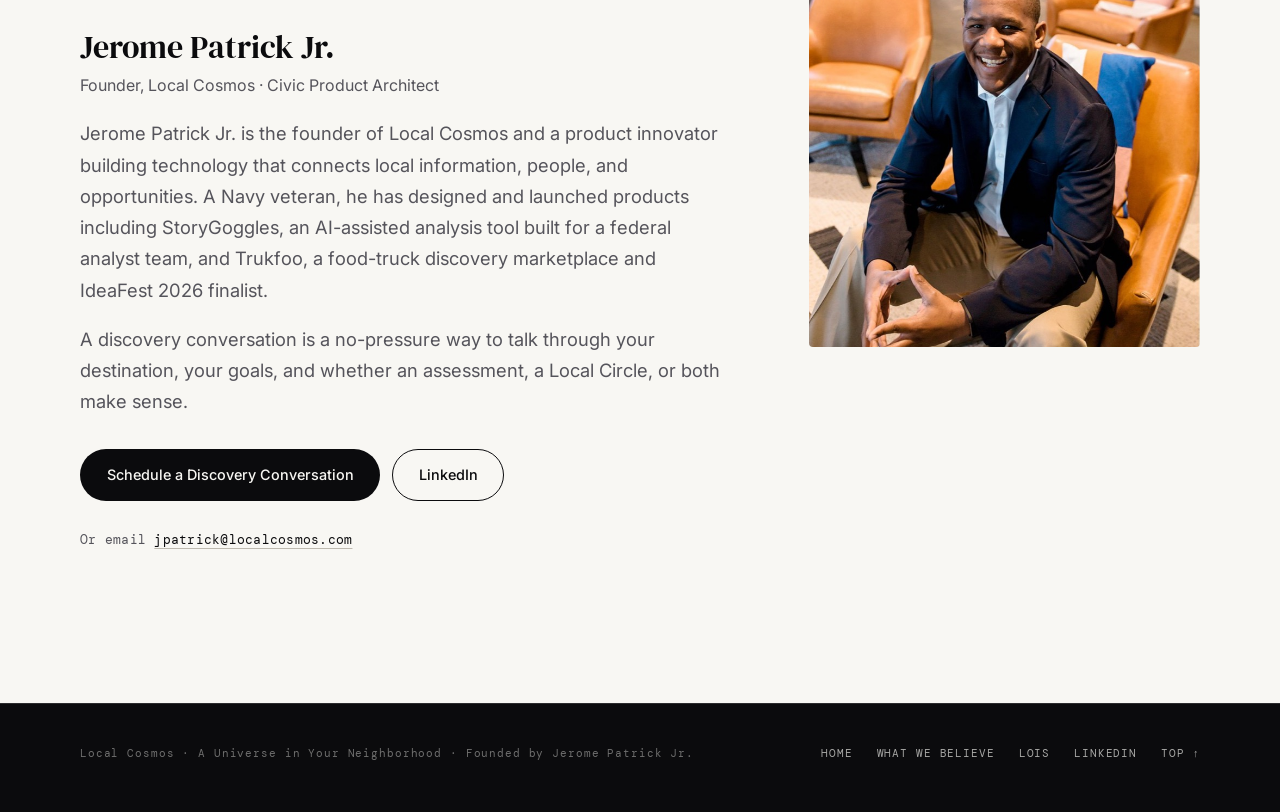
==== commit ba3d236f: "Tourism: introduce Destination & Community Experience Design services - New hero copy with Explore O" ====
--- a/tourism/index.html
+++ b/tourism/index.html
@@ -1,34 +1,34 @@
 <!DOCTYPE html>
 <html lang="en">
-<!-- BOOKING LINK: every "Request a Destination Intelligence Conversation" button uses
+<!-- BOOKING LINK: every "Schedule a Discovery Conversation" button uses
      https://calendar.app.google/KTy6pWLTstBePkKS9 (marked data-cta="booking").
      To change it, find and replace that URL in this file. -->
 <head>
   <meta charset="UTF-8" />
   <meta name="viewport" content="width=device-width, initial-scale=1.0" />
-  <title>Local Cosmos for Tourism &amp; Destinations — Your Destination Has More to Offer</title>
-  <meta name="description" content="Local Cosmos helps destination leaders identify important information gaps, explore opportunities, and build a more reliable foundation for local discovery. Start with a Local Intelligence Sprint." />
+  <title>Local Cosmos for Tourism &amp; Destinations — Destination &amp; Community Experience Design</title>
+  <meta name="description" content="Local Cosmos helps communities discover overlooked assets, connect local stakeholders, and design experiences that create value for visitors, residents, and businesses. Destination Ecosystem Assessments from $2,500 and Local Circle Innovation Sessions." />
   <link rel="canonical" href="https://www.localcosmos.com/tourism/" />
   <meta name="theme-color" content="#0B0B0D" />
   <meta property="og:type" content="website" />
   <meta property="og:site_name" content="Local Cosmos" />
   <meta property="og:url" content="https://www.localcosmos.com/tourism/" />
   <meta property="og:title" content="Your Destination Has More to Offer. Let's Uncover It." />
-  <meta property="og:description" content="Local Cosmos helps destination leaders identify information gaps, explore opportunities, and build a more reliable foundation for local discovery." />
+  <meta property="og:description" content="Local Cosmos helps communities discover overlooked assets, connect local stakeholders, and design experiences that create meaningful value for visitors, residents, and businesses." />
   <meta property="og:image" content="https://www.localcosmos.com/assets/og-tourism.jpg" />
   <meta property="og:image:width" content="1200" />
   <meta property="og:image:height" content="630" />
   <meta property="og:image:alt" content="Local Cosmos for tourism and destinations — Your destination has more to offer." />
   <meta name="twitter:card" content="summary_large_image" />
   <meta name="twitter:title" content="Your Destination Has More to Offer. Let's Uncover It." />
-  <meta name="twitter:description" content="Local Cosmos for tourism and destination organizations. Start with a Local Intelligence Sprint." />
+  <meta name="twitter:description" content="Destination &amp; community experience design from Local Cosmos: Destination Ecosystem Assessments and Local Circle Innovation Sessions." />
   <meta name="twitter:image" content="https://www.localcosmos.com/assets/og-tourism.jpg" />
   <link rel="icon" type="image/svg+xml" href="../assets/favicon.svg" />
   <link rel="apple-touch-icon" href="../assets/apple-touch-icon.png" />
   <link rel="preconnect" href="https://fonts.googleapis.com" />
   <link rel="preconnect" href="https://fonts.gstatic.com" crossorigin />
   <link href="https://fonts.googleapis.com/css2?family=DM+Serif+Display:ital@0;1&family=Inter:wght@300;400;500&family=DM+Mono:wght@400;500&display=swap" rel="stylesheet" />
-  <link rel="stylesheet" href="../lc.css?v=2026-10-28b" />
+  <link rel="stylesheet" href="../lc.css?v=2026-11-20" />
 </head>
 <body>
 
@@ -65,18 +65,18 @@
       </g>
     </svg>
     <div class="wrap">
-      <p class="wwb-kicker">For tourism &amp; destination organizations</p>
+      <p class="wwb-kicker">Destination &amp; community experience design</p>
       <h1 class="hero-headline">Your Destination Has More to Offer. <em>Let's Uncover It.</em></h1>
-      <p class="hero-sub">Businesses change. New experiences emerge. Local information becomes outdated.</p>
+      <p class="hero-sub">Local Cosmos helps communities discover overlooked assets, connect local stakeholders, and design experiences that create meaningful value for visitors, residents, and businesses.</p>
       <p class="body hero-copy">
-        Local Cosmos helps destination leaders identify important information gaps, explore opportunities,
-        and build a more reliable foundation for local discovery and participation.
+        Through human-centered research, collaborative innovation, and emerging local intelligence technology,
+        we help turn community knowledge into actionable opportunities.
       </p>
       <div class="hero-cta">
-        <a class="btn btn-ivory" href="https://calendar.app.google/KTy6pWLTstBePkKS9" target="_blank" rel="noopener noreferrer" data-cta="booking">Request a Destination Intelligence Conversation<span class="visually-hidden"> (opens booking page in a new tab)</span></a>
-        <a class="link" href="#approach">Explore Our Approach ↓</a>
-      </div>
-      <p class="cta-alt">Prefer email? <a href="mailto:jpatrick@localcosmos.com?subject=Destination%20Intelligence%20Conversation">jpatrick@localcosmos.com</a></p>
+        <a class="btn btn-ivory" href="#services">Explore Our Services ↓</a>
+        <a class="btn btn-ghost" href="https://calendar.app.google/KTy6pWLTstBePkKS9" target="_blank" rel="noopener noreferrer" data-cta="booking">Schedule a Discovery Conversation<span class="visually-hidden"> (opens booking page in a new tab)</span></a>
+      </div>
+      <p class="cta-alt">Prefer email? <a href="mailto:jpatrick@localcosmos.com?subject=Discovery%20Conversation">jpatrick@localcosmos.com</a></p>
     </div>
   </header>
 
@@ -109,7 +109,7 @@
           <p class="body">Businesses open, relocate, change services, and sometimes close. Events and visitor experiences evolve.</p>
           <p class="body">Meanwhile, destination information is distributed across many places, and keeping those sources aligned requires continual effort.</p>
           <p class="body">In stakeholder discovery in Culpeper, Virginia, one challenge came up again and again: local information keeps changing, but there's rarely a dependable process for noticing, confirming, and sharing those changes.</p>
-          <p class="body">Local Cosmos is exploring more reliable ways to identify important changes, organize evidence, support verification, and help destination partners maintain current information.</p>
+          <p class="body">Local Cosmos combines on-the-ground research, facilitated collaboration, and a developing intelligence foundation to help destination partners see what exists, connect the right people, and act on what they learn.</p>
         </div>
         <div class="reveal">
           <ul class="thesis-list sources" aria-label="Where destination information lives">
@@ -124,37 +124,182 @@
     </div>
   </section>
 
-  <!-- C. THE FOUR-PART APPROACH -->
-  <section class="band light" id="approach" aria-labelledby="approach-title">
-    <div class="wrap">
-      <p class="eyebrow">The four-part approach</p>
-      <h2 class="display reveal" id="approach-title">Awareness. Discovery. Activation. <em>Impact.</em></h2>
-      <ol class="framework">
+  <!-- C. SERVICES -->
+  <section class="band light" id="services" aria-labelledby="services-title">
+    <div class="wrap">
+      <p class="eyebrow">Services</p>
+      <h2 class="display reveal" id="services-title" style="max-width:15ch">Two Ways to <em>Get Started.</em></h2>
+      <p class="sprint-sub reveal">For tourism organizations, municipalities, economic development teams, and community partners who want to create more value for residents and visitors.</p>
+
+      <!-- Service 1 -->
+      <article class="service" aria-labelledby="svc1-title">
+        <div class="service-head reveal">
+          <p class="service-num">Service 01</p>
+          <h3 class="service-name" id="svc1-title">Destination Ecosystem Assessment</h3>
+          <p class="service-tagline">Understand Your Destination. Discover What's Possible.</p>
+        </div>
+        <div class="sprint-price reveal">
+          <p class="sprint-price-label">Starting investment</p>
+          <p class="sprint-price-value">$2,500</p>
+          <p class="sprint-price-note">Final scope, geography, and terms are agreed with you before any work begins.</p>
+        </div>
+        <div class="sprint-cols">
+          <div class="reveal">
+            <h4 class="sprint-h">What it is</h4>
+            <p class="body">Every destination has an ecosystem of businesses, attractions, events, places, and community experiences, but those assets are often scattered across disconnected sources.</p>
+            <p class="body">Local Cosmos conducts focused destination research and on-the-ground discovery to help your organization better understand its local ecosystem and where opportunities may be overlooked.</p>
+            <h4 class="sprint-h">Timeline</h4>
+            <p class="body">Initial assessment findings are targeted approximately <strong>3–4 weeks after kickoff</strong>.</p>
+          </div>
+          <div class="reveal">
+            <h4 class="sprint-h">Proposed deliverables</h4>
+            <ul class="sprint-list">
+              <li>A geographically defined destination assessment</li>
+              <li>An inventory of approximately 25–40 local assets, subject to agreed scope</li>
+              <li>Business, attraction, event, and experience information</li>
+              <li>A review of visibility, discovery, and accessibility information gaps</li>
+              <li>Identified opportunities for collaboration and experience development</li>
+              <li>A curated Destination Intelligence Snapshot</li>
+              <li>Findings presentation and recommended next steps</li>
+            </ul>
+            <p class="sprint-fine">The Destination Intelligence Snapshot is manually curated and supported by LOIS, our developing intelligence foundation. <a href="#lois">How LOIS supports the work →</a></p>
+          </div>
+        </div>
+      </article>
+
+      <!-- Service 2 -->
+      <article class="service" aria-labelledby="svc2-title">
+        <div class="service-head reveal">
+          <p class="service-num">Service 02</p>
+          <h3 class="service-name" id="svc2-title">Local Circle Innovation Session</h3>
+          <p class="service-tagline">Bring the Right People Together. Create New Possibilities.</p>
+        </div>
+        <div class="sprint-price reveal">
+          <p class="sprint-price-label">Proposed investment</p>
+          <p class="sprint-price-value">$1,000–$1,500</p>
+          <p class="sprint-price-note">Per facilitated session. Final scope is agreed with you before planning begins.</p>
+        </div>
+        <div class="sprint-cols">
+          <div class="reveal">
+            <h4 class="sprint-h">What it is</h4>
+            <p class="body">Inspired by community-centered destination development and participatory design practices, Local Circles bring tourism leaders, small business owners, residents, and community stakeholders together to identify shared challenges and co-design practical opportunities.</p>
+            <h4 class="sprint-h">Designed for everyone at the table</h4>
+            <p class="body">Sessions are planned for meaningful participation, with attention to accessibility and inclusive engagement, so every voice in the room can contribute.</p>
+            <h4 class="sprint-h">Client outcome</h4>
+            <p class="body"><strong>A clearer shared understanding of a challenge and practical opportunities to address it.</strong></p>
+          </div>
+          <div class="reveal">
+            <h4 class="sprint-h">Proposed deliverables</h4>
+            <ul class="sprint-list">
+              <li>Stakeholder and session planning</li>
+              <li>One facilitated, approximately 90–120-minute collaborative session</li>
+              <li>Shared challenge and opportunity identification</li>
+              <li>Guided ideation and prioritization</li>
+              <li>A concise findings and recommendations summary</li>
+              <li>Suggested next actions and potential pilot concepts</li>
+            </ul>
+          </div>
+        </div>
+      </article>
+
+      <div class="cta-row reveal">
+        <a class="btn btn-ink" href="https://calendar.app.google/KTy6pWLTstBePkKS9" target="_blank" rel="noopener noreferrer" data-cta="booking">Schedule a Discovery Conversation<span class="visually-hidden"> (opens booking page in a new tab)</span></a>
+        <a class="link" href="mailto:jpatrick@localcosmos.com?subject=Discovery%20Conversation">Or email jpatrick@localcosmos.com</a>
+      </div>
+    </div>
+  </section>
+
+  <!-- D. HOW THE SERVICES WORK TOGETHER -->
+  <section class="band" id="approach" aria-labelledby="approach-title">
+    <div class="wrap">
+      <p class="eyebrow">How the services work together</p>
+      <h2 class="display reveal" id="approach-title">Discover. Understand. Collaborate. Design. Activate. <em>Measure.</em></h2>
+      <div class="split" style="margin-top:clamp(2rem,5vw,3rem)">
+        <p class="body reveal">The <strong>Destination Ecosystem Assessment</strong> helps communities understand what exists and where opportunities may be overlooked.</p>
+        <p class="body reveal">The <strong>Local Circle Innovation Session</strong> helps people turn those insights into shared priorities and potential solutions.</p>
+      </div>
+      <ol class="framework six">
         <li class="reveal" style="--i:0">
-          <p class="fw-stage"><span>01</span>Awareness</p>
-          <h3>Understand important local changes.</h3>
-          <p>Notice openings, closures, moves, and updates before they become outdated listings.</p>
+          <p class="fw-stage"><span>01</span>Discover</p>
+          <h3>Find what's already there.</h3>
+          <p>Research and on-the-ground discovery of local businesses, places, events, and experiences.</p>
+          <p class="fw-tag">Ecosystem Assessment</p>
         </li>
         <li class="reveal" style="--i:1">
-          <p class="fw-stage"><span>02</span>Discovery</p>
-          <h3>Identify underrepresented assets and opportunities.</h3>
-          <p>Find the businesses, experiences, and events that aren't yet part of your destination's story.</p>
+          <p class="fw-stage"><span>02</span>Understand</p>
+          <h3>See the gaps and the openings.</h3>
+          <p>Review visibility, discovery, and accessibility gaps, and the opportunities they point to.</p>
+          <p class="fw-tag">Ecosystem Assessment</p>
         </li>
         <li class="reveal" style="--i:2">
-          <p class="fw-stage"><span>03</span>Activation</p>
-          <h3>Connect visitors and communities with experiences.</h3>
-          <p>Put current information to work in the places people already look.</p>
+          <p class="fw-stage"><span>03</span>Collaborate</p>
+          <h3>Bring the right people together.</h3>
+          <p>Tourism leaders, business owners, residents, and partners share what they see.</p>
+          <p class="fw-tag">Local Circle</p>
         </li>
         <li class="reveal" style="--i:3">
-          <p class="fw-stage"><span>04</span>Impact</p>
-          <h3>Learn from participation and partner feedback.</h3>
-          <p>See what's working and where to focus next.</p>
+          <p class="fw-stage"><span>04</span>Design</p>
+          <h3>Shape practical opportunities.</h3>
+          <p>Guided ideation and prioritization turn shared insight into potential pilot concepts.</p>
+          <p class="fw-tag">Local Circle</p>
+        </li>
+        <li class="reveal" style="--i:4">
+          <p class="fw-stage"><span>05</span>Activate</p>
+          <h3>Try ideas in the real world.</h3>
+          <p>Experience prototyping and pilot activation.</p>
+          <p class="fw-tag future">Separately scoped</p>
+        </li>
+        <li class="reveal" style="--i:5">
+          <p class="fw-stage"><span>06</span>Measure</p>
+          <h3>Learn what's working.</h3>
+          <p>Ongoing intelligence and feedback to guide what comes next.</p>
+          <p class="fw-tag future">Separately scoped</p>
         </li>
       </ol>
-    </div>
-  </section>
-
-  <!-- D. INTRODUCING LOIS -->
+      <p class="eco-footnote dark">Experience prototyping, pilot activation, and ongoing intelligence services can be discussed as separately scoped engagements.</p>
+    </div>
+  </section>
+
+  <!-- E. WHAT TO EXPECT -->
+  <section class="band light" id="expect" aria-labelledby="expect-title">
+    <div class="wrap">
+      <p class="eyebrow">What to expect</p>
+      <h2 class="display reveal" id="expect-title" style="max-width:15ch">Clear Steps. <em>Honest Timelines.</em></h2>
+      <ol class="expect reveal">
+        <li>
+          <p class="expect-when">Before we begin</p>
+          <div>
+            <h3>Discovery conversation and scope</h3>
+            <p>We talk through your destination and goals, then agree on geography, scope, timeline, and terms before any work starts.</p>
+          </div>
+        </li>
+        <li>
+          <p class="expect-when">About 3–4 weeks after kickoff</p>
+          <div>
+            <h3>Initial assessment findings</h3>
+            <p>Your Destination Ecosystem Assessment findings, the curated Destination Intelligence Snapshot, and a findings presentation with recommended next steps.</p>
+          </div>
+        </li>
+        <li>
+          <p class="expect-when">Scheduled with you</p>
+          <div>
+            <h3>Local Circle sessions</h3>
+            <p>Planned around your stakeholders' availability. A concise findings and recommendations summary follows each session.</p>
+          </div>
+        </li>
+        <li>
+          <p class="expect-when">Planned · 60–75 days</p>
+          <div>
+            <h3>Interactive dashboard (planned capability)</h3>
+            <p>An interactive client dashboard may be targeted within 60–75 days of contract initiation, subject to technical readiness, agreed scope, and a confirmed delivery schedule. It is not part of the standard assessment.</p>
+          </div>
+        </li>
+      </ol>
+      <p class="sprint-fine">Timelines are targets agreed during scoping, not guarantees. Outcomes depend on scope, participation, and local conditions.</p>
+    </div>
+  </section>
+
+  <!-- F. LOIS -->
   <section class="band lois" id="lois" aria-labelledby="lois-title">
     <div class="wrap">
       <div class="lois-head reveal">
@@ -166,120 +311,61 @@
             <path d="M50 129 C61 150 96 154 130 149 C168 144 221 124 242 96" stroke="currentColor" stroke-width="11" stroke-linecap="round"/>
             <path fill="currentColor" fill-rule="evenodd" d="M261 59 A27 27 0 1 1 207 59 A27 27 0 1 1 261 59 Z M234 72 C231 69 219 60 219 54 C219 46 228 45 234 51 C240 44 249 46 249 54 C249 61 237 70 234 72Z"/>
           </g></svg>
-          <p class="eyebrow" style="margin-bottom:1rem">Introducing LOIS</p>
-          <h2 class="display" id="lois-title" style="font-size:clamp(2.2rem,5vw,3.75rem)">The Intelligence Foundation for More Connected Destinations</h2>
+          <p class="eyebrow" style="margin-bottom:1rem">Technology foundation</p>
+          <h2 class="display" id="lois-title" style="font-size:clamp(2.2rem,5vw,3.75rem)">LOIS: The Intelligence Foundation Behind the Work</h2>
         </div>
         <div>
-          <p class="body"><strong>LOIS is the developing local intelligence and operations layer within the Local Cosmos ecosystem.</strong></p>
-          <p class="body">It's being built to help teams notice change, gather evidence, and keep local records current, with people making the final call.</p>
-        </div>
-      </div>
-
-      <h3 class="caps-intro reveal">What LOIS is being built to do</h3>
+          <p class="body"><strong>LOIS (Local Operating Intelligence System) is our developing intelligence foundation.</strong></p>
+          <p class="body">It's being designed to organize local information, preserve source evidence, support verification, and help reveal opportunities, with people making the final call.</p>
+        </div>
+      </div>
+
+      <h3 class="caps-intro reveal">What LOIS is being designed to do</h3>
       <div class="caps reveal">
         <div class="cap-group">
-          <p class="cap-step">Notice</p>
+          <p class="cap-step">Organize</p>
           <ul>
-            <li><strong>Source-aware information.</strong> Every record keeps track of where its information came from.</li>
-            <li><strong>Potential change identification.</strong> Flags signals that something may have changed.</li>
-            <li><strong>Evidence gathering.</strong> Collects the supporting details behind each potential change.</li>
+            <li><strong>Connected local records.</strong> Links businesses, places, events, and organizations.</li>
+            <li><strong>Source evidence.</strong> Keeps track of where each piece of information came from.</li>
           </ul>
         </div>
         <div class="cap-group">
-          <p class="cap-step">Confirm</p>
+          <p class="cap-step">Verify</p>
           <ul>
+            <li><strong>Evidence gathering.</strong> Collects the supporting details behind each record or potential change.</li>
             <li><strong>Human verification.</strong> People confirm what's true before a record is updated.</li>
-            <li><strong>Connected local records.</strong> Links businesses, places, events, and organizations.</li>
           </ul>
         </div>
         <div class="cap-group">
-          <p class="cap-step">Share &amp; learn</p>
+          <p class="cap-step">Reveal</p>
           <ul>
-            <li><strong>Approved distribution.</strong> Shares only approved information, to the channels you choose.</li>
+            <li><strong>Opportunity signals.</strong> Helps surface gaps, overlooked assets, and possible connections.</li>
             <li><strong>Feedback and learning.</strong> Improves from corrections and outcomes over time.</li>
           </ul>
         </div>
       </div>
 
-      <div class="lois-status reveal" aria-label="Where LOIS is today">
+      <div class="lois-status reveal" aria-label="How LOIS supports an engagement today">
         <div>
-          <p class="lois-status-label">Today</p>
-          <p>LOIS is in active development. Jerome can walk you through the current build in a conversation.</p>
+          <p class="lois-status-label">Included today</p>
+          <p>A manually curated Destination Intelligence Snapshot, delivered as part of the Destination Ecosystem Assessment.</p>
         </div>
         <div>
-          <p class="lois-status-label">Pilot focus</p>
-          <p>Keeping local business information current: the first workflow, shaped by stakeholder discovery in Culpeper, Virginia.</p>
+          <p class="lois-status-label">Planned capability</p>
+          <p>An interactive client dashboard. Access and delivery are confirmed only after technical readiness and client scope are established.</p>
         </div>
         <div>
-          <p class="lois-status-label">Roadmap</p>
-          <p>The capabilities above, developed in stages. LOIS does not verify information on its own or guarantee complete accuracy; people stay in the loop.</p>
-        </div>
-      </div>
-    </div>
-  </section>
-
-  <!-- E. LOCAL INTELLIGENCE SPRINT -->
-  <section class="band light" id="sprint" aria-labelledby="sprint-title">
-    <div class="wrap">
-      <p class="eyebrow">The first step</p>
-      <h2 class="display reveal" id="sprint-title" style="max-width:15ch">Start With a Local Intelligence <em>Sprint.</em></h2>
-      <p class="sprint-sub reveal">A focused first step toward understanding your destination's information gaps and opportunities.</p>
-
-      <div class="sprint-price reveal">
-        <p class="sprint-price-label">Proposed investment</p>
-        <p class="sprint-price-value">$2,500</p>
-        <p class="sprint-price-note">A defined discovery and intelligence engagement built around one practical local-information problem.</p>
-      </div>
-
-      <div class="sprint-cols">
-        <div class="reveal">
-          <h3 class="sprint-h">Who it's for</h3>
-          <p class="body">Tourism offices, destination marketing and management organizations, and convention and visitors bureaus with a specific local-information question they want answered.</p>
-          <h3 class="sprint-h">Proposed activities</h3>
-          <ol class="sprint-list numbered">
-            <li>Define a focused destination information challenge.</li>
-            <li>Review a mutually agreed sample of local businesses, assets, or experiences.</li>
-            <li>Identify information gaps and potential changes.</li>
-            <li>Prioritize items requiring verification.</li>
-            <li>Present findings and practical next-step recommendations.</li>
-            <li>Discuss opportunities for continued intelligence and destination activation.</li>
-          </ol>
-        </div>
-        <div class="reveal">
-          <h3 class="sprint-h">Proposed outcomes</h3>
-          <ul class="sprint-list">
-            <li>Clearer understanding of selected information gaps</li>
-            <li>An evidence-informed list of potential changes</li>
-            <li>A prioritized verification or action register</li>
-            <li>Recommendations for improving the selected workflow</li>
-            <li>A discussion of appropriate next steps</li>
-          </ul>
-          <h3 class="sprint-h">What happens next</h3>
-          <p class="body">We review the findings together. If continued intelligence work or destination activation makes sense, we'll talk about what that could look like.</p>
-          <p class="sprint-fine">Timeline, scope, and terms are agreed with you before any work begins. Outcomes are not guaranteed.</p>
-        </div>
-      </div>
-      <div class="cta-row reveal">
-        <a class="btn btn-ink" href="https://calendar.app.google/KTy6pWLTstBePkKS9" target="_blank" rel="noopener noreferrer" data-cta="booking">Request a Destination Intelligence Conversation<span class="visually-hidden"> (opens booking page in a new tab)</span></a>
-        <a class="link" href="mailto:jpatrick@localcosmos.com?subject=Destination%20Intelligence%20Conversation">Or email jpatrick@localcosmos.com</a>
-      </div>
-    </div>
-  </section>
-
-  <!-- F. BEYOND THE SPRINT -->
-  <section class="band" id="beyond" aria-labelledby="beyond-title">
-    <div class="wrap">
-      <p class="eyebrow">Beyond the Sprint</p>
-      <h2 class="display reveal" id="beyond-title" style="max-width:16ch">From Better Information to <em>Greater Participation.</em></h2>
-      <p class="body reveal" style="margin-top:1.5rem">
-        Reliable information is the starting point. The wider Local Cosmos ecosystem is being built to connect that intelligence with discovery, local media, and participation.
-      </p>
-      <ul class="roadmap reveal">
+          <p class="lois-status-label">Not offered today</p>
+          <p>Automatic monitoring, live data synchronization, or a production-ready dashboard. LOIS is in active development, and people stay in the loop.</p>
+        </div>
+      </div>
+
+      <h3 class="caps-intro reveal">Part of the wider Local Cosmos ecosystem</h3>
+      <ul class="roadmap reveal" style="margin-top:1rem">
         <li><h3>LOIS</h3><p>The intelligence foundation underneath it all.</p><span class="status dev">In development</span></li>
         <li><h3>FestiveFly</h3><p>Connecting people with local events, activities, and experiences.</p><span class="status dev">In development</span></li>
         <li><h3>The Pull Up</h3><p>Local stories and discovery that give local places more visibility.</p><span class="status live">Live</span></li>
         <li><h3>Trukfoo</h3><p>Connecting mobile food operators with customers and events.</p><span class="status live">Live</span></li>
-        <li><h3>Community partnerships</h3><p>Working with destinations and local organizations to put current information to use.</p><span class="status plan">On the roadmap</span></li>
       </ul>
       <p class="eco-footnote dark">This is the direction we're building toward, not a promise of specific results. Connections between products are being developed in stages.</p>
     </div>
@@ -299,11 +385,12 @@
           <p class="body" style="margin-top:1.25rem">
             Jerome Patrick Jr. is the founder of Local Cosmos and a product innovator building technology that connects local information, people, and opportunities. A Navy veteran, he has designed and launched products including StoryGoggles, an AI-assisted analysis tool built for a federal analyst team, and Trukfoo, a food-truck discovery marketplace and IdeaFest 2026 finalist.
           </p>
+          <p class="body">A discovery conversation is a no-pressure way to talk through your destination, your goals, and whether an assessment, a Local Circle, or both make sense.</p>
           <div class="founder-actions">
-            <a class="btn btn-ink" href="https://calendar.app.google/KTy6pWLTstBePkKS9" target="_blank" rel="noopener noreferrer" data-cta="booking">Request a Destination Intelligence Conversation<span class="visually-hidden"> (opens booking page in a new tab)</span></a>
+            <a class="btn btn-ink" href="https://calendar.app.google/KTy6pWLTstBePkKS9" target="_blank" rel="noopener noreferrer" data-cta="booking">Schedule a Discovery Conversation<span class="visually-hidden"> (opens booking page in a new tab)</span></a>
             <a class="btn btn-line" href="https://linkedin.com/in/jeromepatrickjr" target="_blank" rel="noopener">LinkedIn</a>
           </div>
-          <p class="contact-email">Or email <a href="mailto:jpatrick@localcosmos.com?subject=Destination%20Intelligence%20Conversation">jpatrick@localcosmos.com</a></p>
+          <p class="contact-email">Or email <a href="mailto:jpatrick@localcosmos.com?subject=Discovery%20Conversation">jpatrick@localcosmos.com</a></p>
         </div>
         <figure class="founder-photo reveal">
           <img src="../assets/jerome-patrick-jr.jpg" alt="Jerome Patrick Jr., founder of Local Cosmos" width="720" height="956" loading="lazy" decoding="async" />
--- a/lc.css
+++ b/lc.css
@@ -882,3 +882,47 @@
 .cta-alt a:hover { text-decoration-color: var(--ivory); }
 .contact-email a { color: var(--midnight); text-decoration: underline; text-decoration-color: #BDB9AF; text-underline-offset: 4px; }
 .cta-alt a, .contact-email a { display: inline-block; padding: 0.75rem 0; }
+
+/* ---------- Tourism: services, methodology, expectations (Nov 2026) ---------- */
+.btn-ghost { border-color: var(--on-dark-faint); color: var(--ivory); }
+.btn-ghost:hover { background: var(--ivory); color: var(--midnight); }
+.hero-cta .btn-ghost { white-space: normal; }
+
+.service { margin-top: clamp(3rem, 8vw, 5.5rem); }
+.service + .service { padding-top: clamp(2.5rem, 6vw, 4rem); border-top: 1px solid var(--line-light); }
+.service-num {
+  font-family: var(--mono); font-size: 0.7rem; font-weight: 500; letter-spacing: 0.16em;
+  text-transform: uppercase; color: var(--violet);
+}
+.service-name {
+  margin-top: 0.6rem; font-family: var(--serif); font-size: clamp(2rem, 5vw, 3.4rem);
+  line-height: 1.05; letter-spacing: -0.015em; text-wrap: balance;
+}
+.service-tagline { margin-top: 0.75rem; font-size: clamp(1.1rem, 2vw, 1.35rem); color: var(--on-light-soft); max-width: 44ch; }
+.service .sprint-price-value { font-size: clamp(2.6rem, 8vw, 4.75rem); }
+.service .sprint-fine a { color: var(--violet); text-underline-offset: 3px; }
+
+.framework.six p.fw-tag {
+  margin-top: 0.9rem; font-family: var(--mono); font-size: 0.66rem; font-weight: 500;
+  letter-spacing: 0.12em; text-transform: uppercase; color: var(--on-dark-faint);
+}
+.framework.six p.fw-tag.future { color: #FFD391; }
+@media (min-width: 900px) {
+  .framework.six { grid-template-columns: repeat(3, 1fr); row-gap: 3rem; }
+  .framework.six li:nth-child(3n)::after { display: none; }
+}
+
+.expect { list-style: none; margin-top: clamp(2rem, 5vw, 3rem); border-top: 2px solid var(--midnight); }
+.expect li {
+  display: grid; grid-template-columns: 1fr; gap: 0.4rem;
+  padding: 1.35rem 0; border-bottom: 1px solid var(--line-light);
+}
+.expect-when {
+  font-family: var(--mono); font-size: 0.72rem; font-weight: 500; letter-spacing: 0.12em;
+  text-transform: uppercase; color: var(--violet); padding-top: 0.35rem;
+}
+.expect h3 { font-family: var(--serif); font-size: clamp(1.35rem, 2.6vw, 1.75rem); line-height: 1.15; }
+.expect li p:not(.expect-when) { margin-top: 0.4rem; color: var(--on-light-soft); line-height: 1.6; max-width: 60ch; }
+@media (min-width: 768px) {
+  .expect li { grid-template-columns: 240px 1fr; gap: 2rem; }
+}
